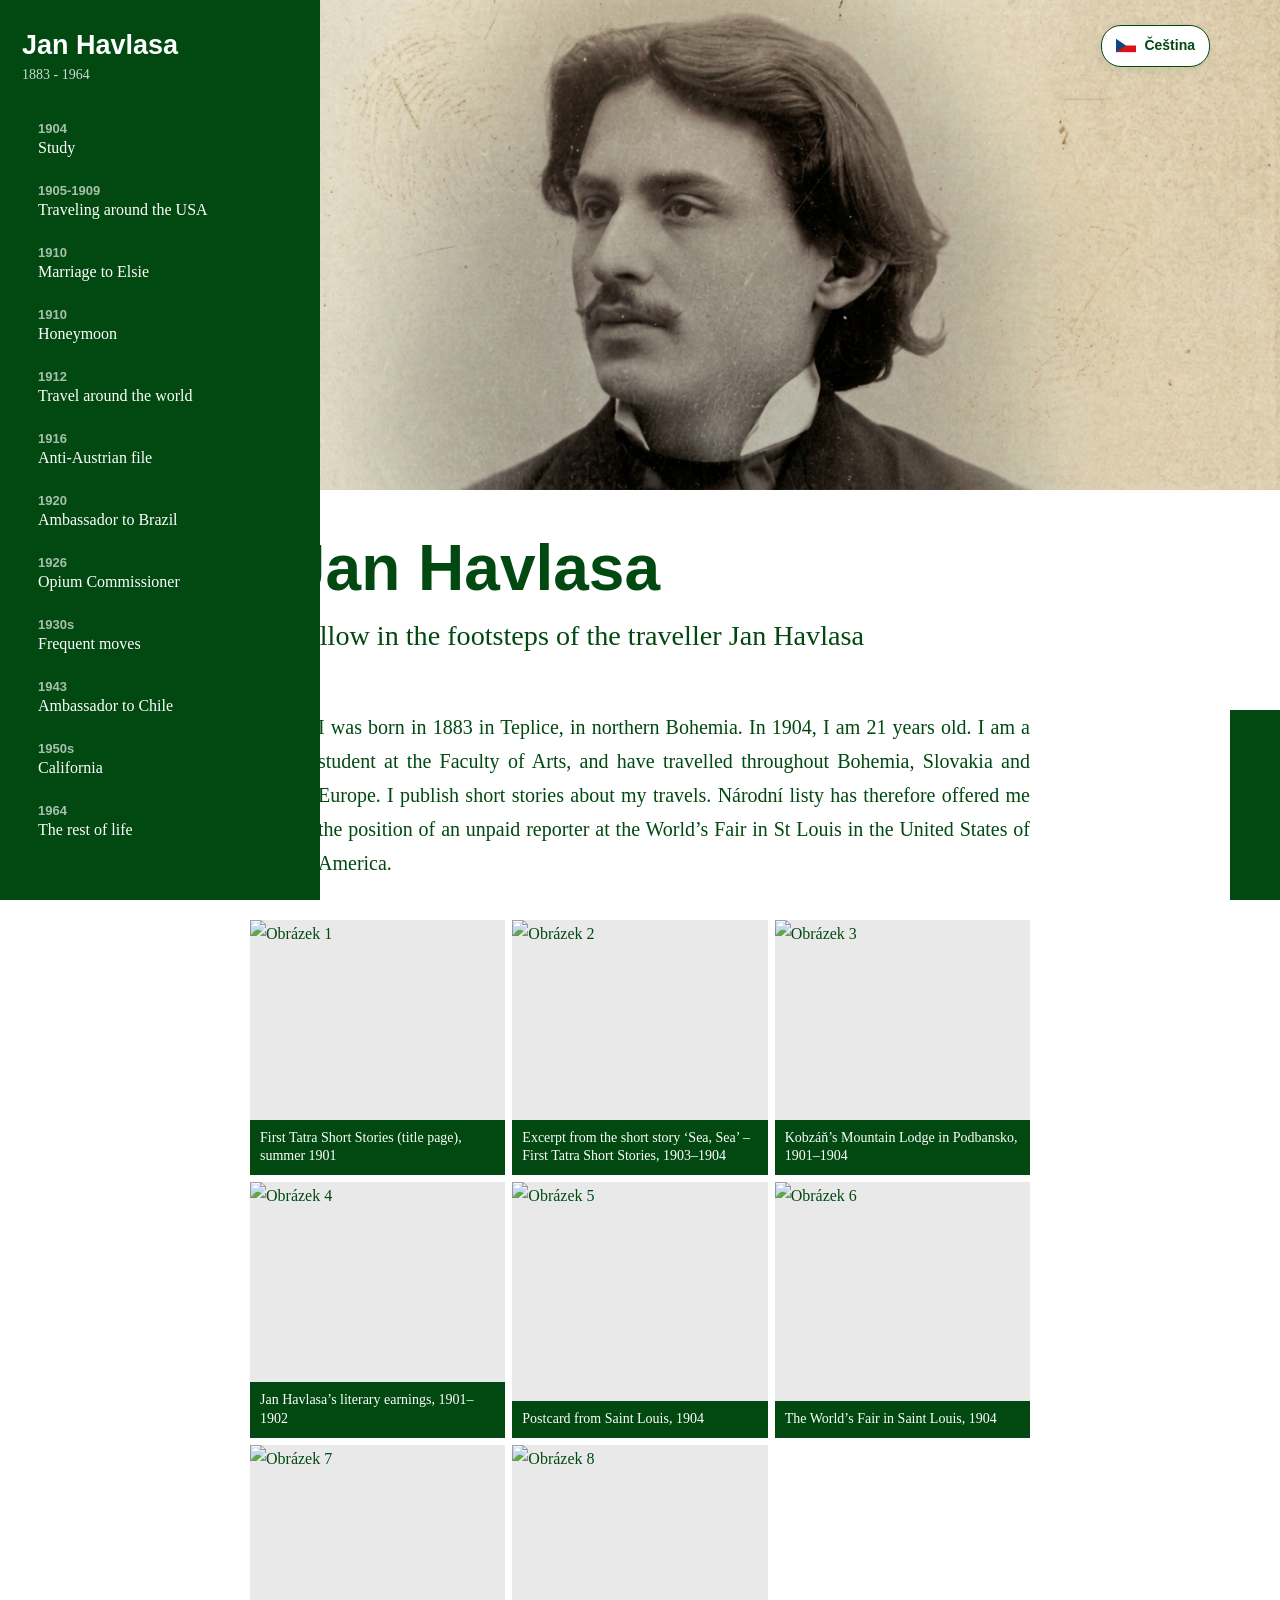
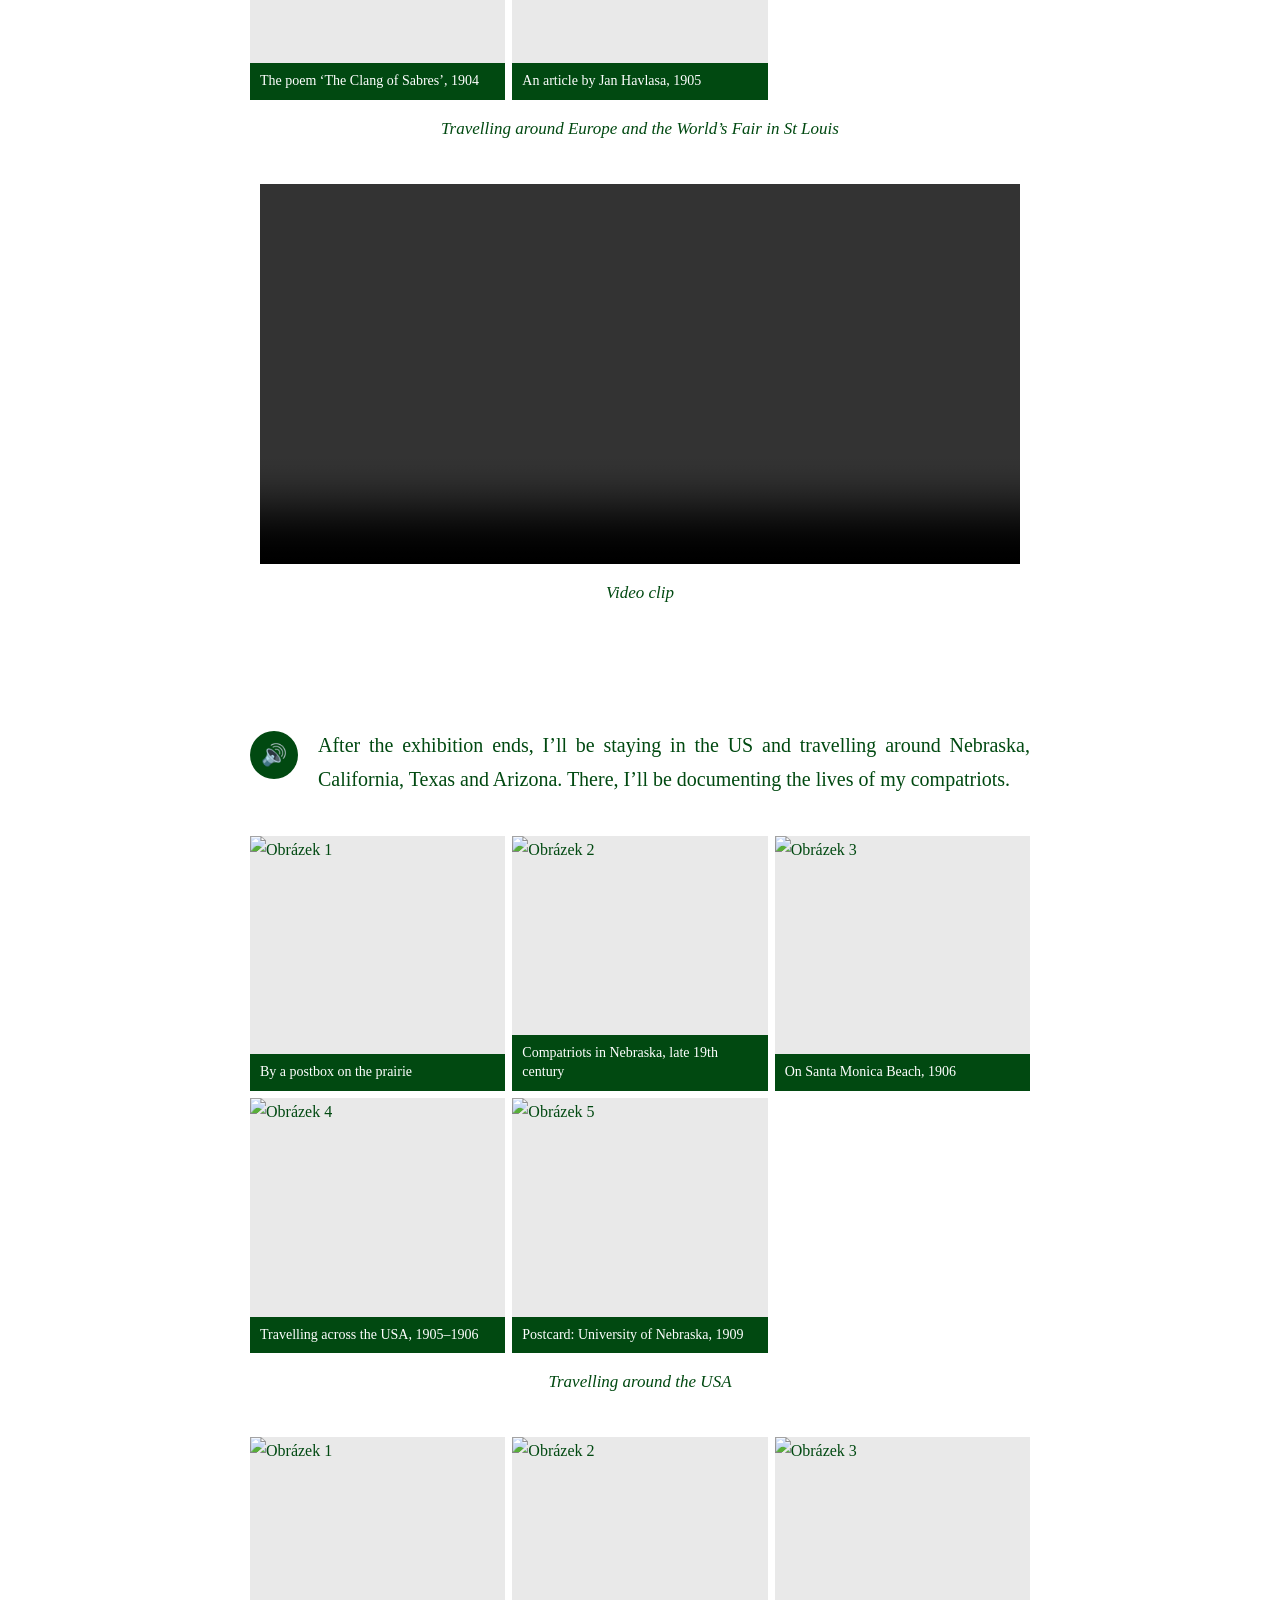
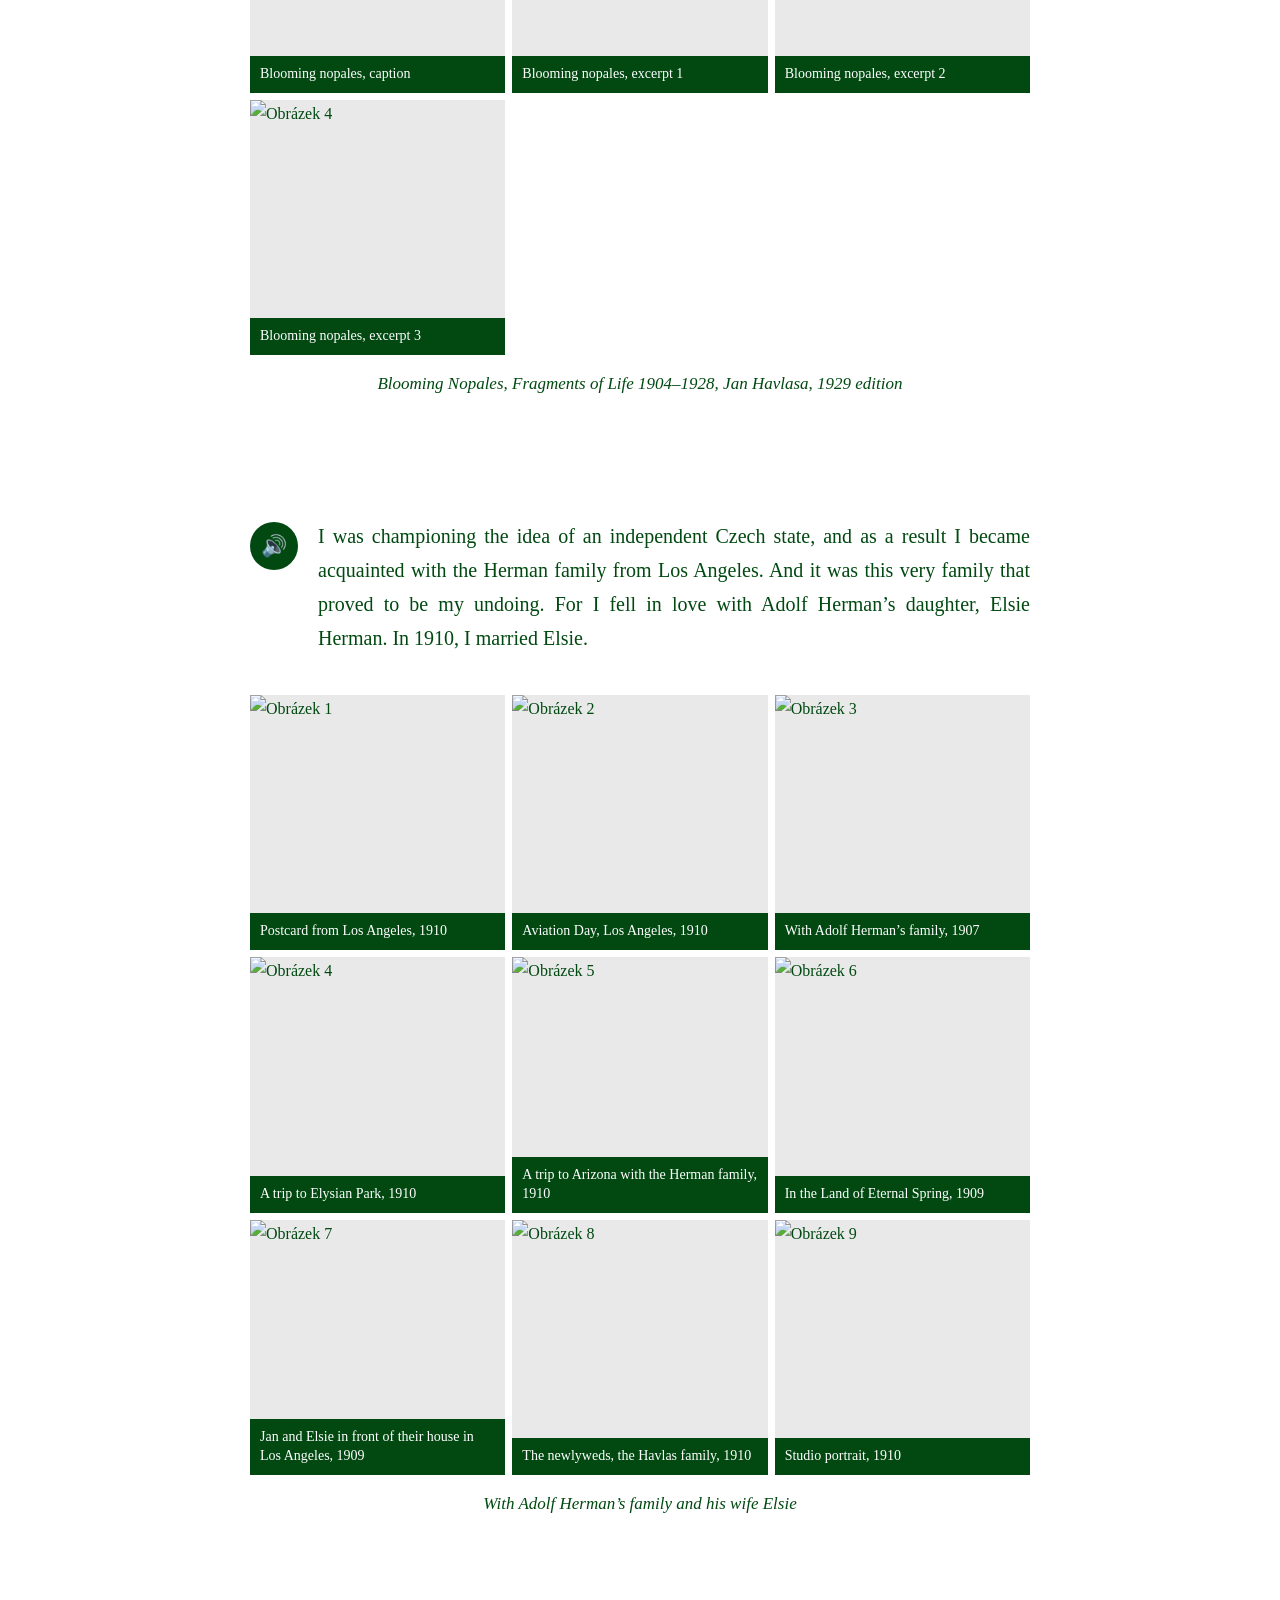
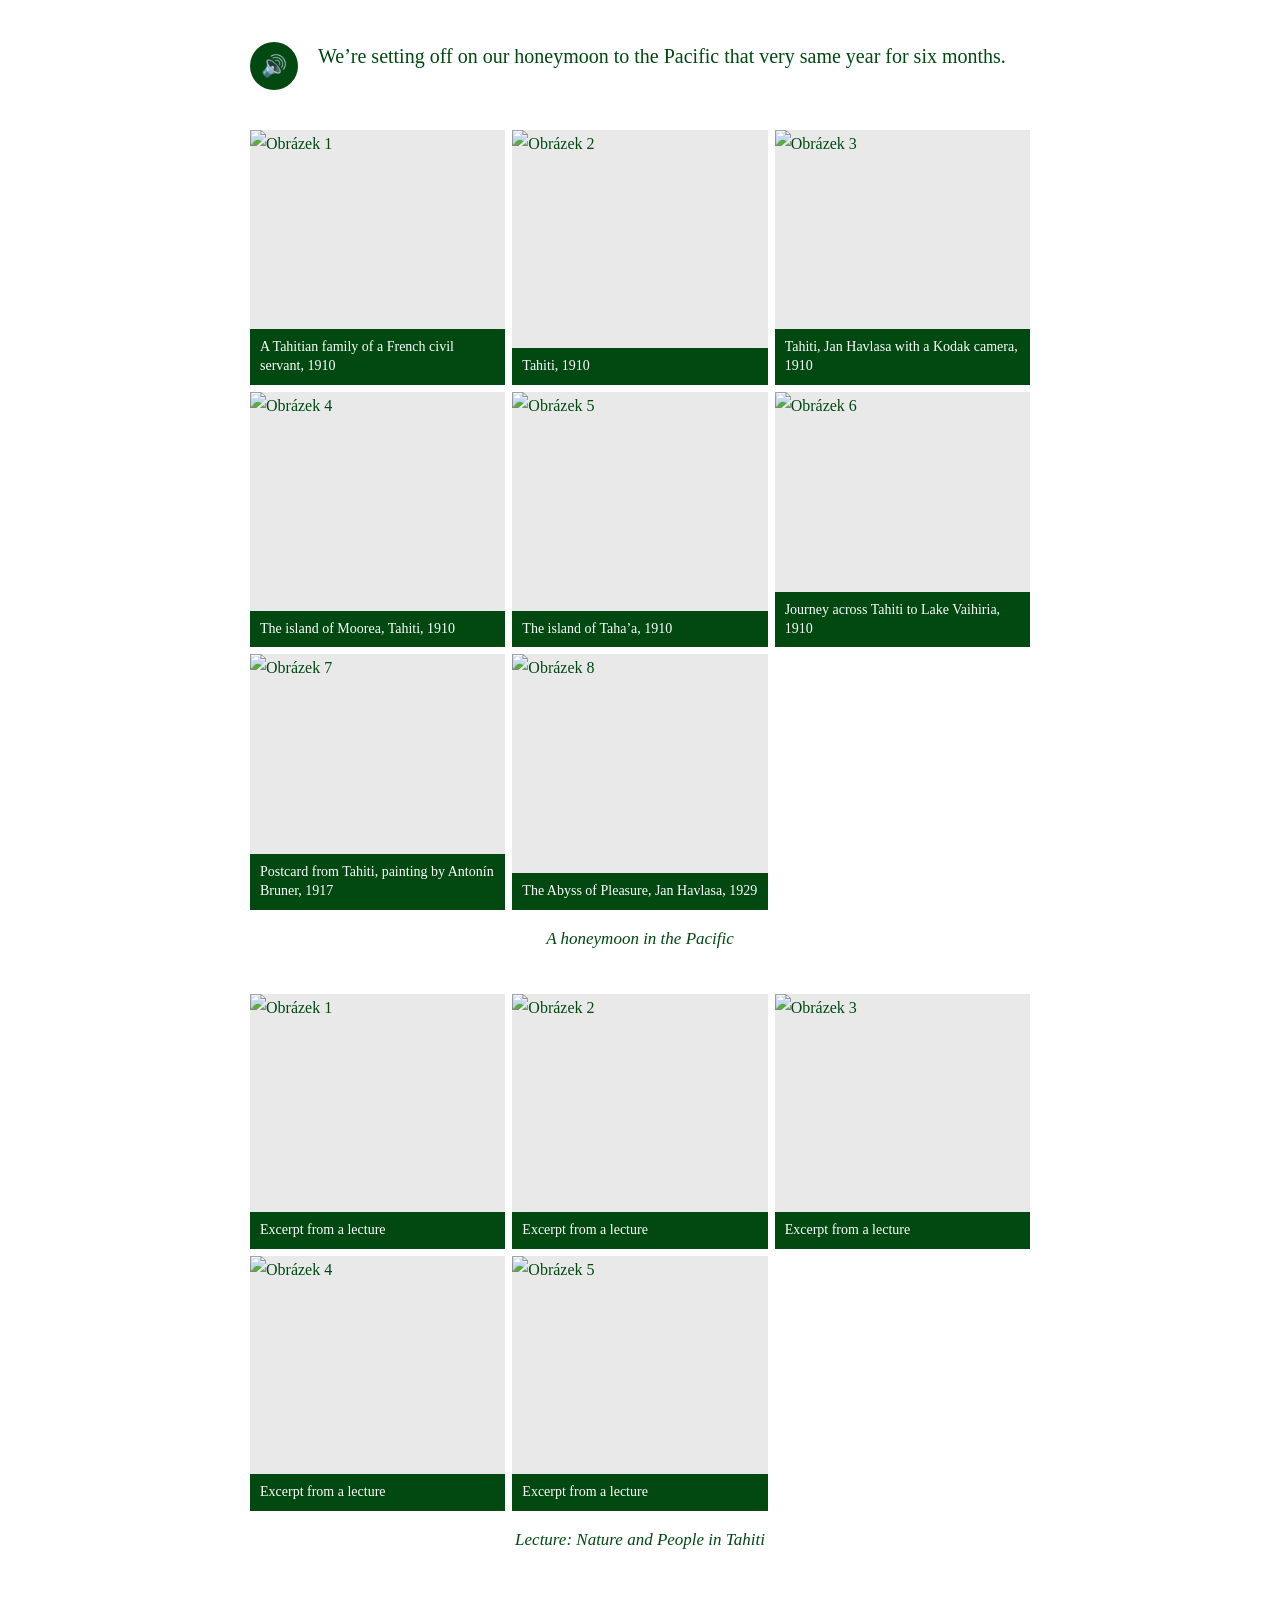
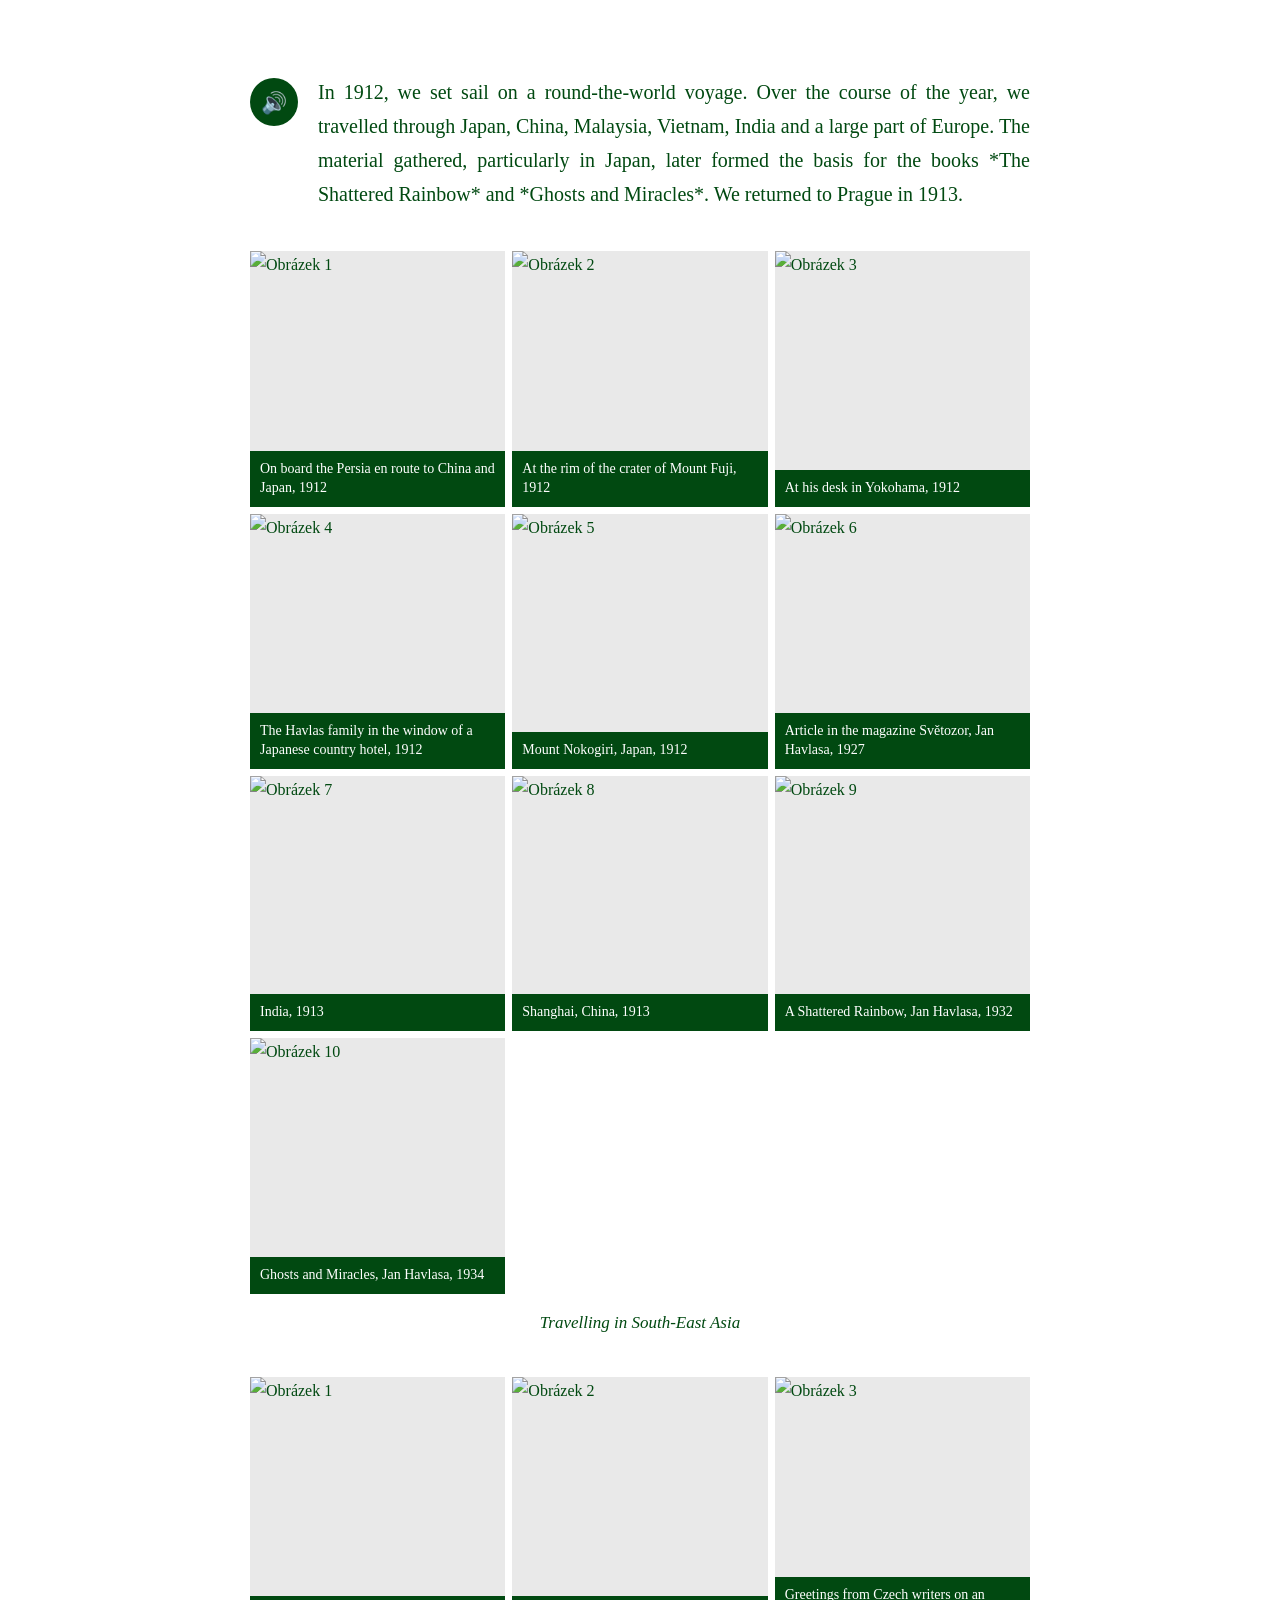
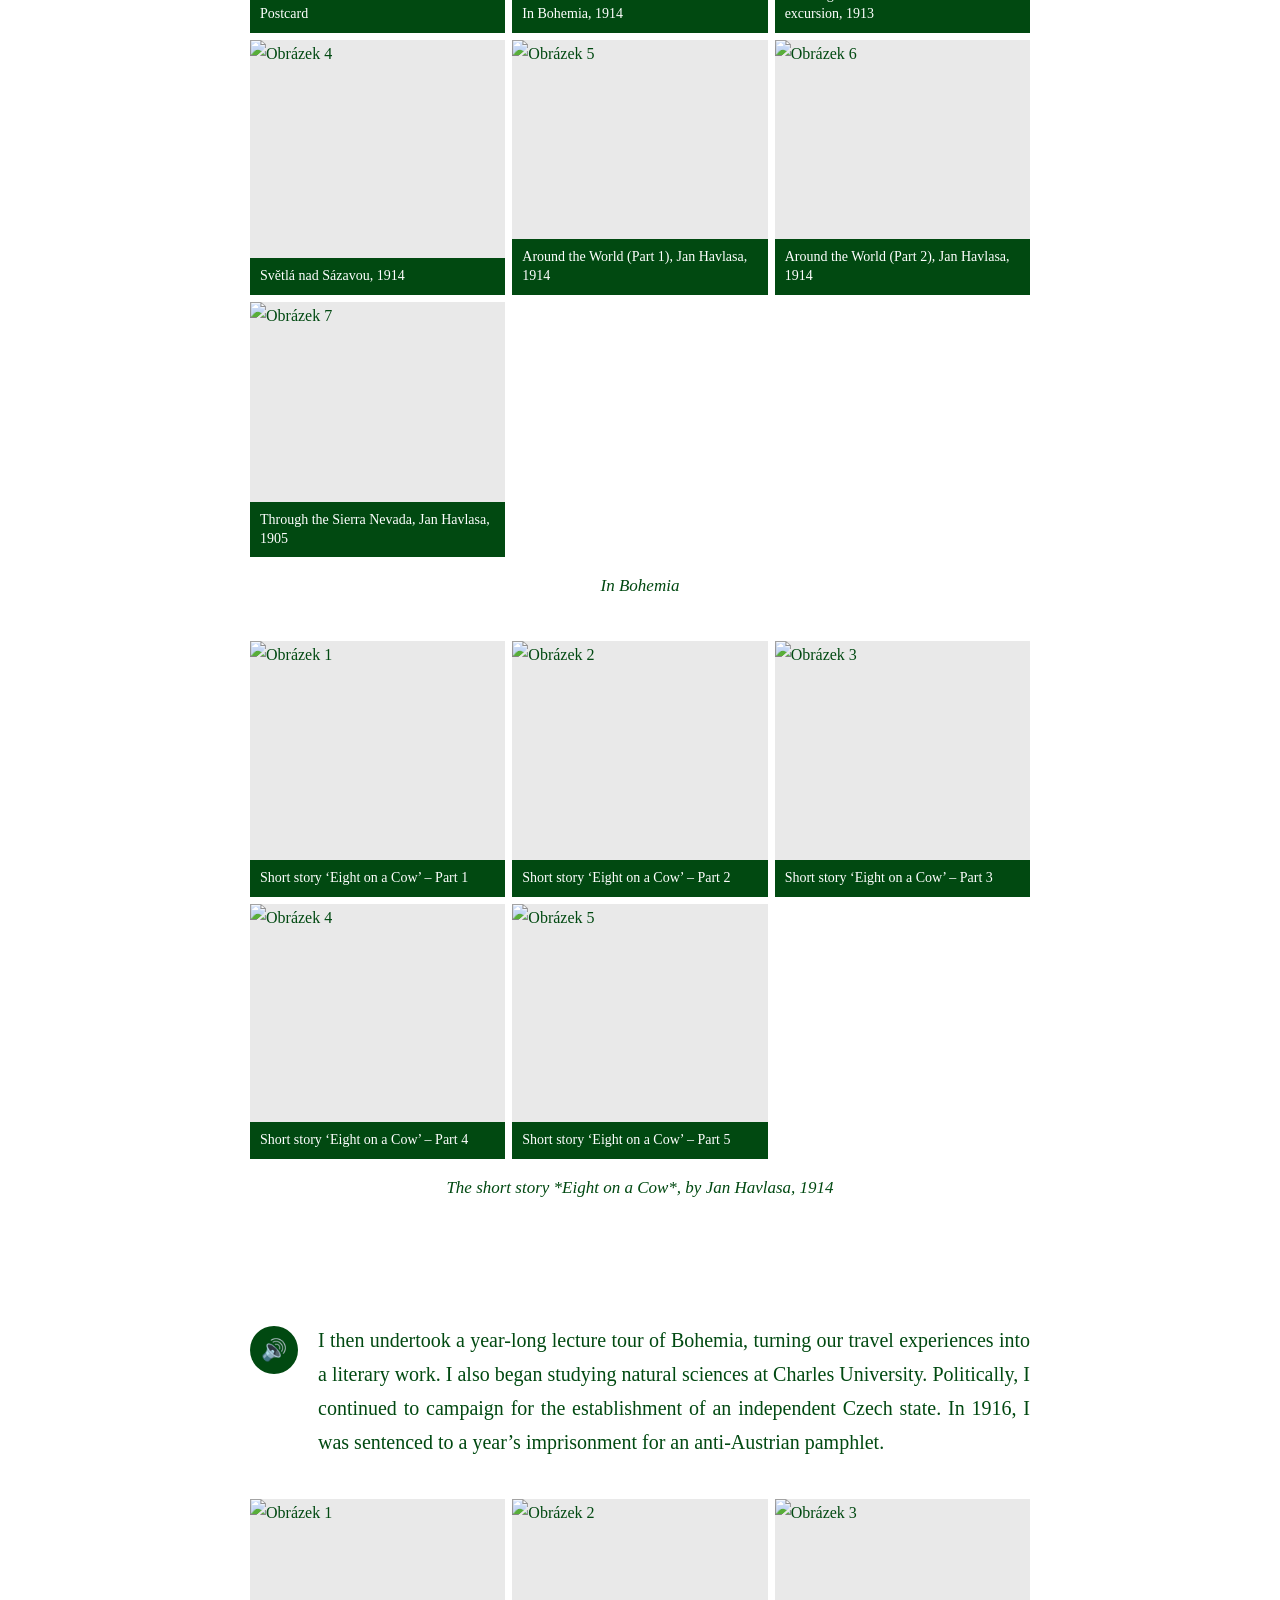
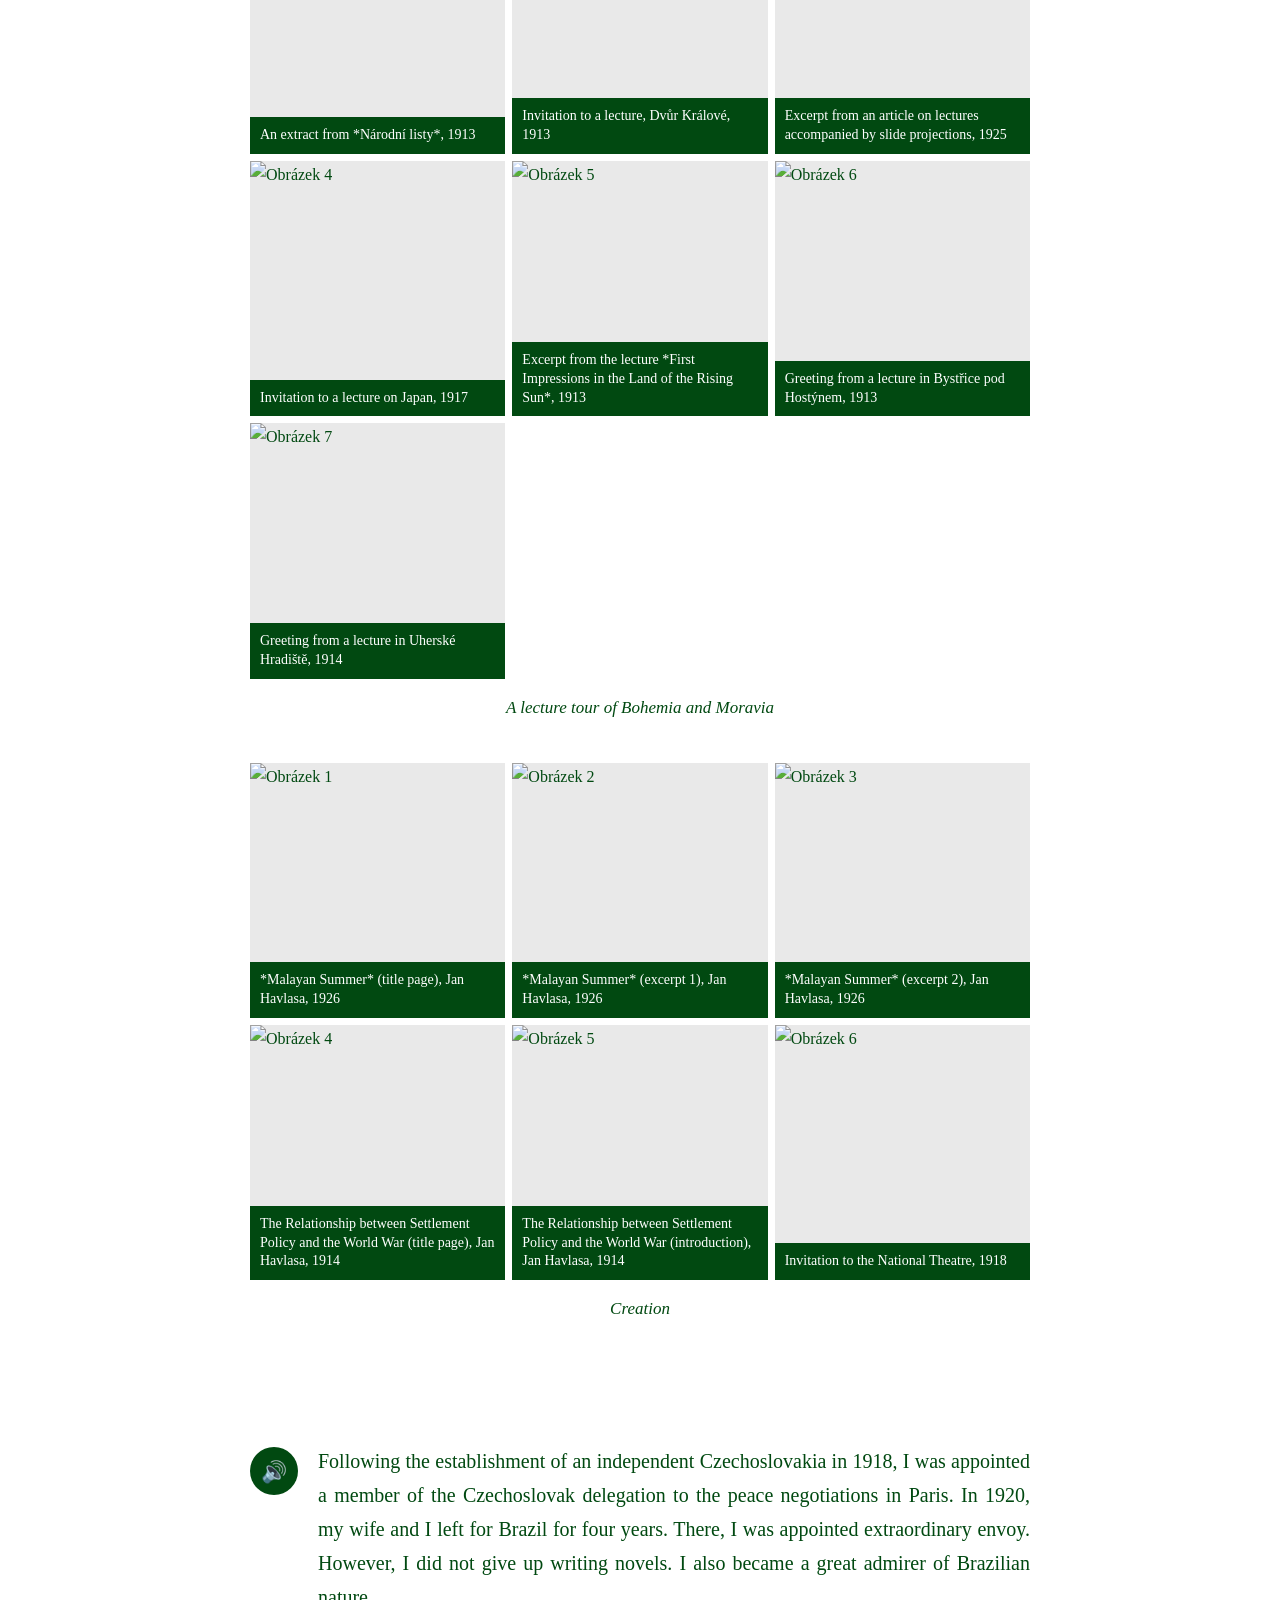
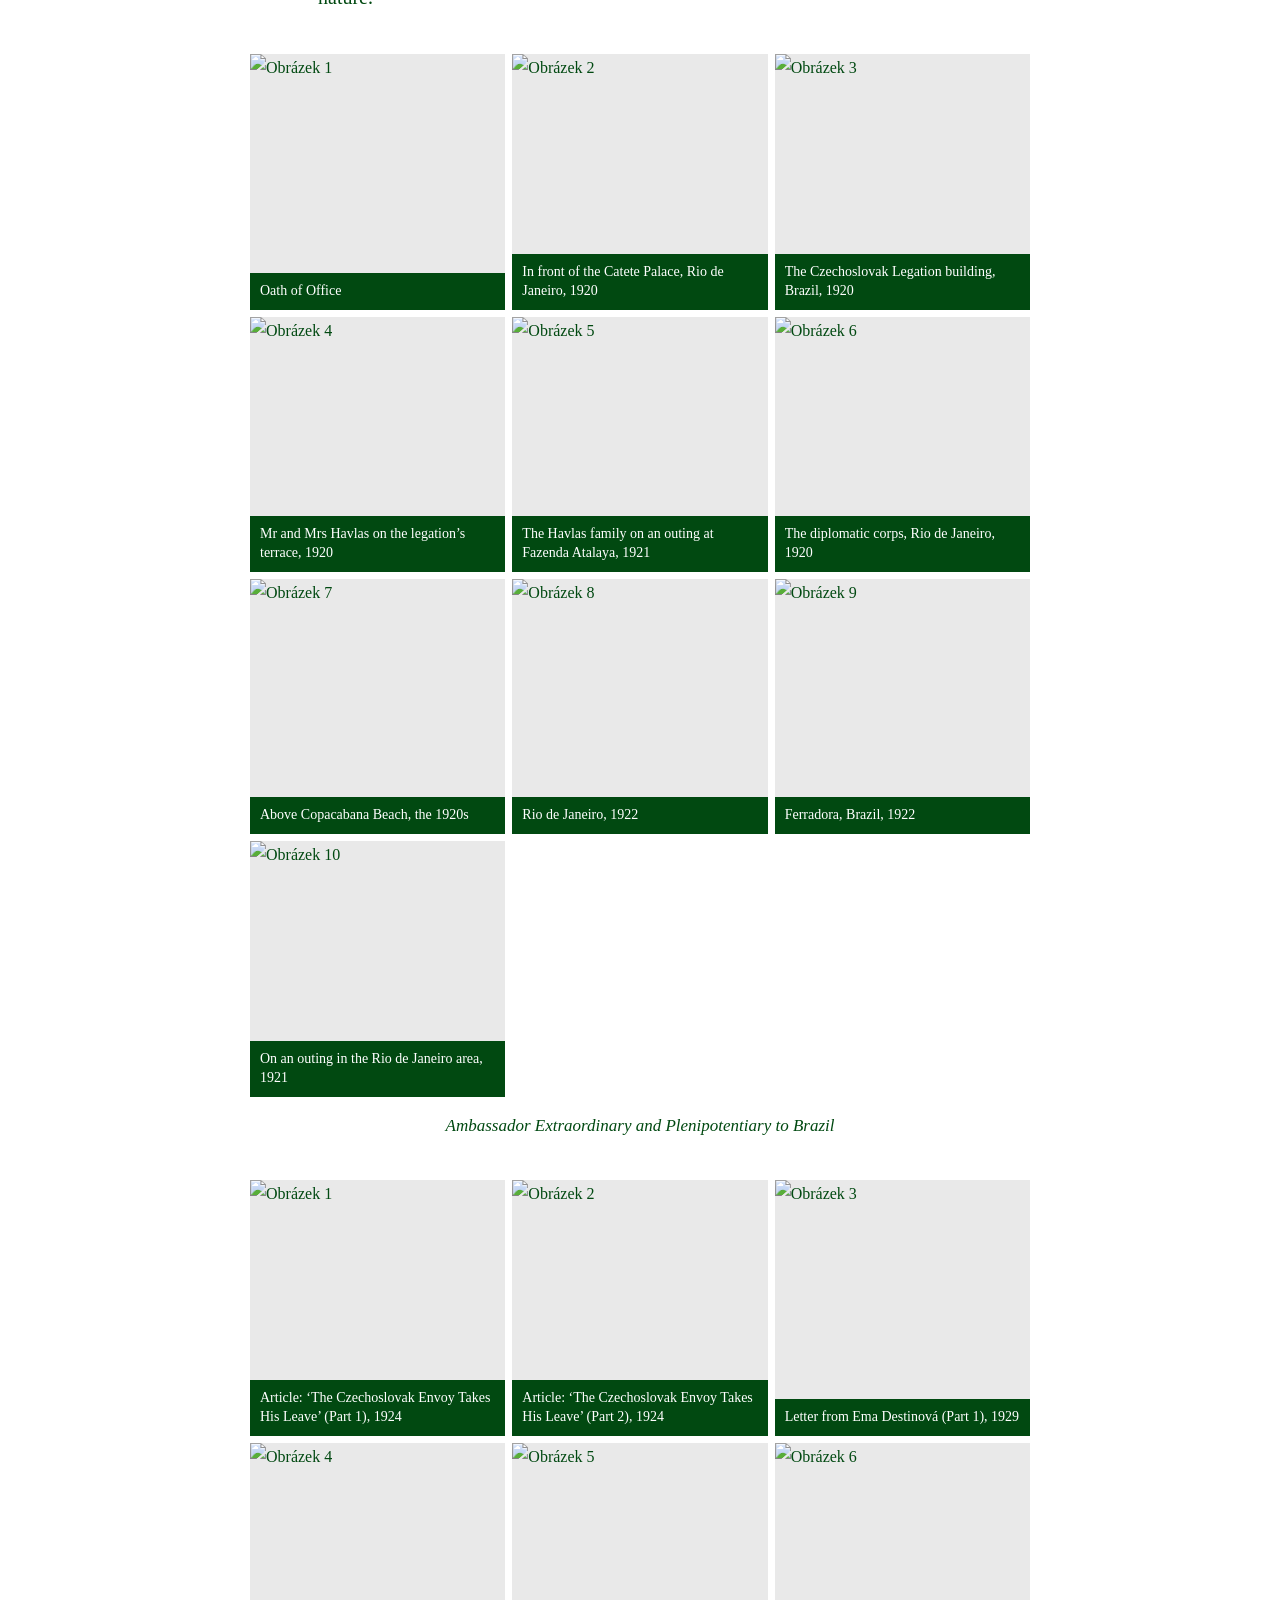
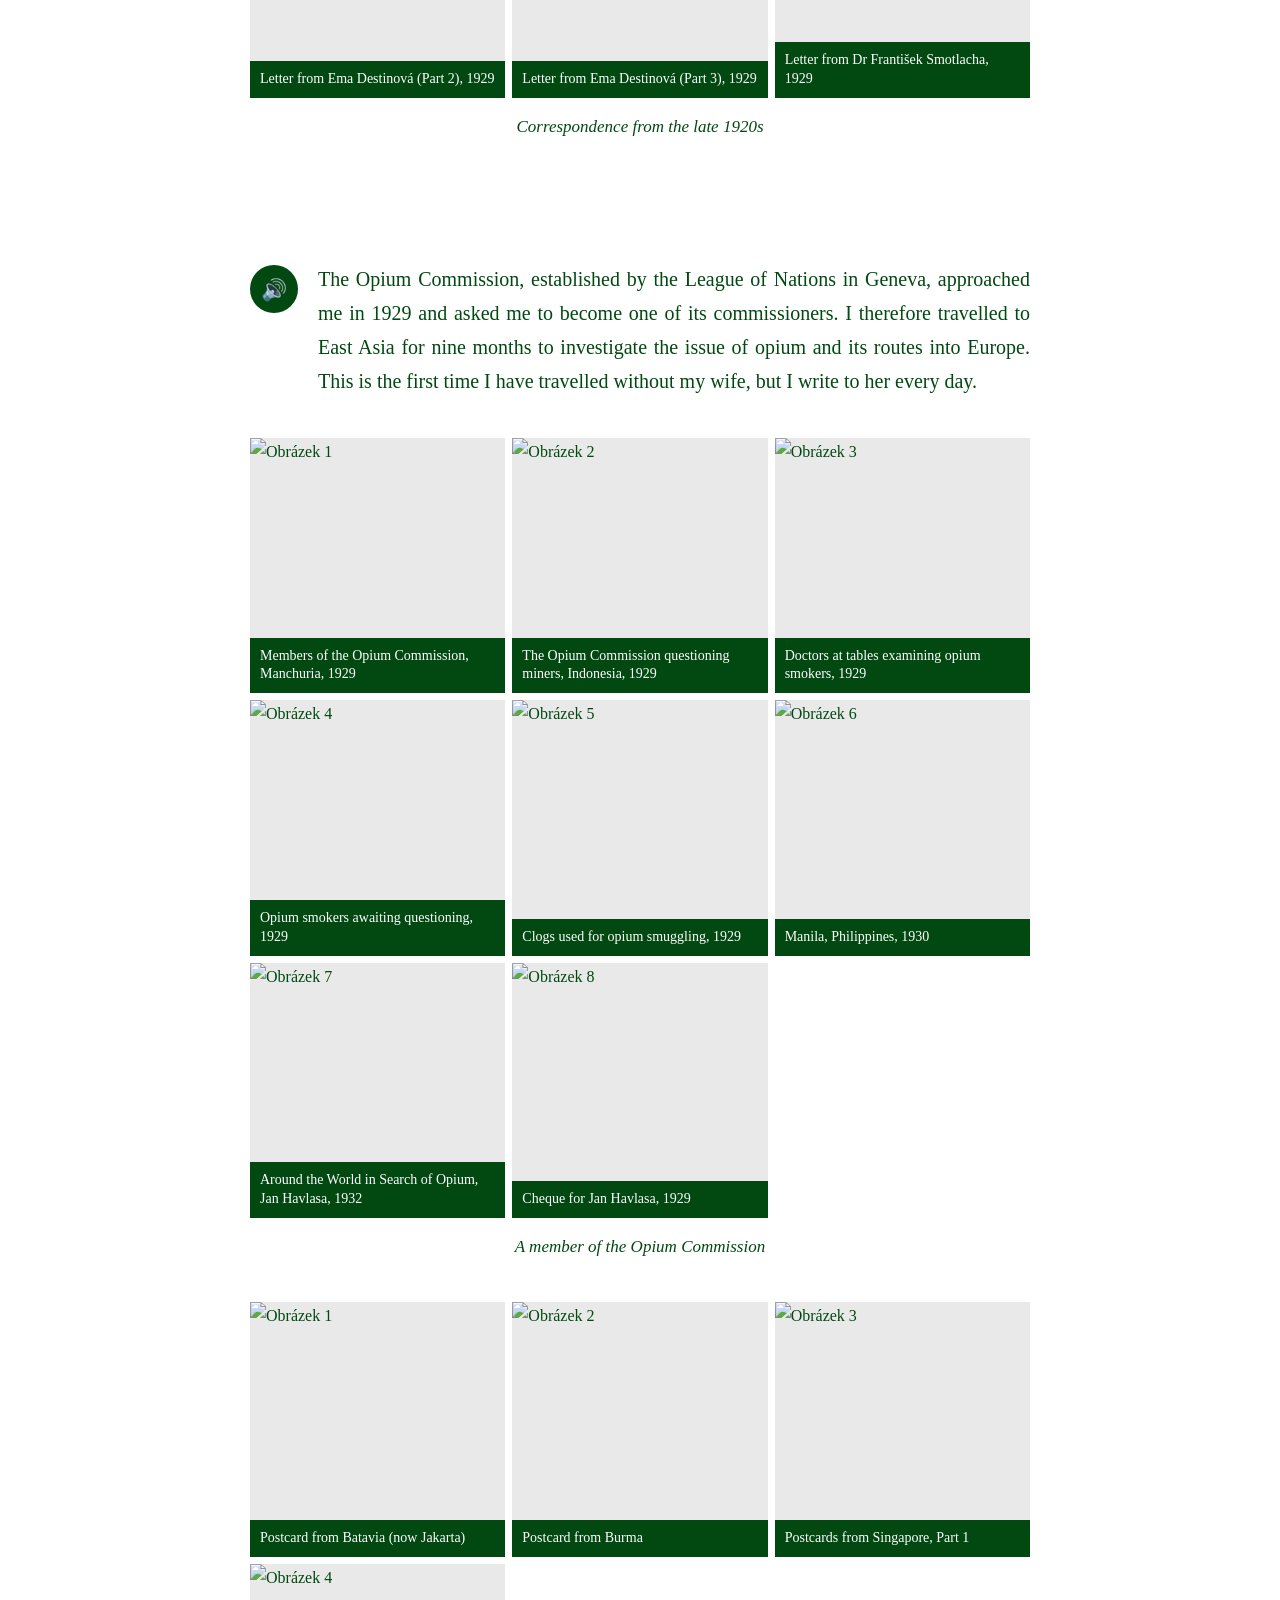
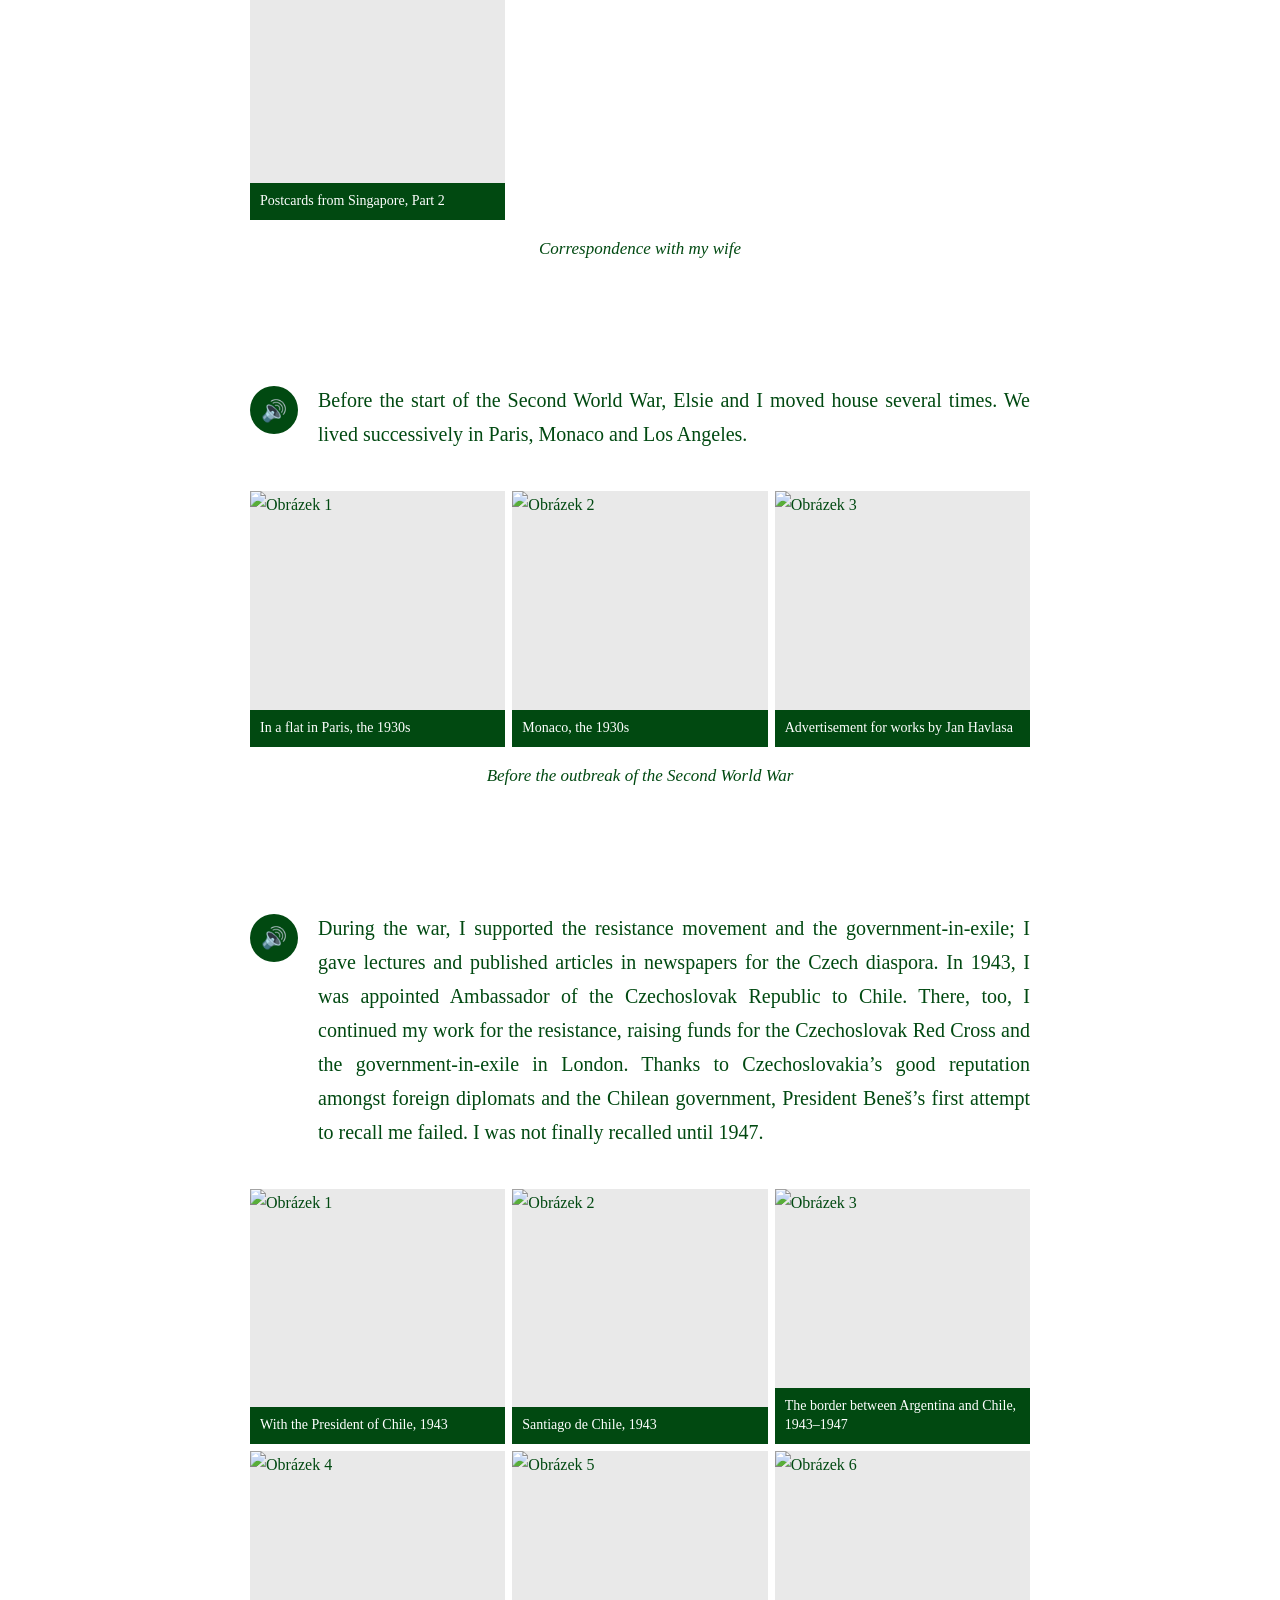
==== english.html @ 19227b41 "Add files via upload" ====
<!DOCTYPE html>
<html lang="cs">
<head>
    <meta charset="UTF-8">
    <meta name="viewport" content="width=device-width, initial-scale=1.0">
    <title>Traveler Jan Havlasa</title>
    <link rel="stylesheet" href="style.css">
    <link rel="icon" type="image/png" href="images/logo.png">
</head>

<body id="top"></body>
    <a href="index.html" class="lang-switcher" title="Přepnout do češtiny">
        <svg class="flag-svg" viewBox="0 0 900 600" width="20" height="15">
            <rect fill="#fff" width="900" height="300"/>
            <rect fill="#d7141a" y="300" width="900" height="300"/>
            <path fill="#11457e" d="M0 0l450 300L0 600z"/>
        </svg>
        <span>Čeština</span>
    </a>

    <!-- =========================================================
         ÚVODNÍ ČÁST
         Vyměň obrázek images/hero.jpg za vlastní titulní fotografii.
         ========================================================= -->
    <header class="hero">
        <img src="images/uvodka_upraveno.png" alt="Jan Havlasa">
        <div class="hero-overlay">
            <h1>Jan Havlasa</h1>
            <p>Follow in the footsteps of the traveller Jan Havlasa</p>
        </div>
    </header>

    <main>
        <aside class="side-menu">
            <a href="#top" class="side-menu-title">
                <h2>Jan Havlasa</h2>
                <p>1883 - 1964</p>
            </a>
            <nav class="chapter-menu">

                <a href="#kapitola-1">
                    <span class="chapter-year">1904</span>
                    <span class="chapter-name">Study</span>
                </a>

                <a href="#kapitola-2">
                    <span class="chapter-year">1905-1909</span>
                    <span class="chapter-name">Traveling around the USA</span>
                </a>

                <a href="#kapitola-3">
                    <span class="chapter-year">1910</span>
                    <span class="chapter-name">Marriage to Elsie</span>
                </a>

                <a href="#kapitola-4">
                    <span class="chapter-year">1910</span>
                    <span class="chapter-name">Honeymoon</span>
                </a>

                <a href="#kapitola-5">
                    <span class="chapter-year">1912</span>
                    <span class="chapter-name">Travel around the world</span>
                </a>

                <a href="#kapitola-6">
                    <span class="chapter-year">1916</span>
                    <span class="chapter-name">Anti-Austrian file</span>
                </a>

                <a href="#kapitola-7">
                    <span class="chapter-year">1920</span>
                    <span class="chapter-name">Ambassador to Brazil</span>
                </a>

                <a href="#kapitola-8">
                    <span class="chapter-year">1926</span>
                    <span class="chapter-name">Opium Commissioner</span>
                </a>

                <a href="#kapitola-9">
                    <span class="chapter-year">1930s</span>
                    <span class="chapter-name">Frequent moves</span>
                </a>

                <a href="#kapitola-10">
                    <span class="chapter-year">1943</span>
                    <span class="chapter-name">Ambassador to Chile</span>
                </a>

                <a href="#kapitola-11">
                    <span class="chapter-year">1950s</span>
                    <span class="chapter-name">California</span>
                </a>

                <a href="#kapitola-12">
                    <span class="chapter-year">1964</span>
                    <span class="chapter-name">The rest of life</span>
                </a>
            </nav>
        </aside>

        <!-- =====================================================
             KAPITOLY
             Každá kapitola má:
             - text
             - audio
             - fotogalerii
             - tlačítko zpět na časovou osu

             Pro další kapitolu celý <article> jednoduše zkopírujte
             a změňte jeho id.
             ===================================================== -->

        <section class="chapters">

            <article class="chapter" id="kapitola-1">

                <div class="chapter-with-audio">

                    <button class="audio-button" aria-label="Přehrát audio">
                        🔊
                    </button>

                    <div class="chapter-text"> 
                        <p> 
                            I was born in 1883 in Teplice, in northern Bohemia. In 1904, I am 21 years old. I am
                            a student at the Faculty of Arts, and have travelled throughout Bohemia, Slovakia and Europe. 
                            I publish short stories about my travels. Národní listy has therefore offered me the position 
                            of an unpaid reporter at the World’s Fair in St Louis in the United States of America.
                        </p> 
                    </div>

                    <audio class="chapter-audio">
                        <source src="audio/audio_pokus.mp3" type="audio/mpeg">
                    </audio>
                </div>

                <div class="gallery-block"></div>
                    <div class="gallery">
                        <figure><img src="images/text01/1.jpg" alt="Obrázek 1"><figcaption>First Tatra Short Stories (title page), summer 1901</figcaption></figure>
                        <figure><img src="images/text01/2.png" alt="Obrázek 2"><figcaption>Excerpt from the short story ‘Sea, Sea’ – First Tatra Short Stories, 1903–1904</figcaption></figure>
                        <figure><img src="images/text01/3.jpg" alt="Obrázek 3"><figcaption>Kobzáň’s Mountain Lodge in Podbansko, 1901–1904</figcaption></figure>
                        <figure><img src="images/text01/4.jpg" alt="Obrázek 4"><figcaption>Jan Havlasa’s literary earnings, 1901–1902</figcaption></figure>
                        <figure><img src="images/text02/1.jpg" alt="Obrázek 5"><figcaption>Postcard from Saint Louis, 1904</figcaption></figure>
                        <figure><img src="images/text02/2.jpg" alt="Obrázek 6"><figcaption>The World’s Fair in Saint Louis, 1904</figcaption></figure>
                        <figure><img src="images/text02/3.png" alt="Obrázek 7"><figcaption>The poem ‘The Clang of Sabres’, 1904</figcaption></figure>
                        <figure><img src="images/text02/4.jpg" alt="Obrázek 8"><figcaption>An article by Jan Havlasa, 1905</figcaption></figure>
                    </div>

                    <div class="gallery-title">
                        Travelling around Europe and the World’s Fair in St Louis
                    </div>
                </div>

                <video controls>
                    <source src="video/pokus.mp4" type="audio/mpeg">
                    Váš prohlížeč nepodporuje přehrávání videa.
                </video>
                <div class="gallery-title">
                    Video clip
                </div>
            </article>


            <article class="chapter" id="kapitola-2">

                <div class="chapter-with-audio">

                    <button class="audio-button" aria-label="Přehrát audio">
                        🔊
                    </button>

                    <div class="chapter-text"> 
                        <p> 
                            After the exhibition ends, I’ll be staying in the US and travelling around Nebraska, 
                            California, Texas and Arizona. There, I’ll be documenting the lives of my compatriots.
                        </p> 
                    </div>

                    <audio class="chapter-audio">
                        <source src="audio/audio_pokus.mp3" type="audio/mpeg">
                    </audio>
                </div>



                <div class="gallery-block"></div>
                    <div class="gallery">
                        <figure><img src="images/text01/1.jpg" alt="Obrázek 1"><figcaption>By a postbox on the prairie</figcaption></figure>
                        <figure><img src="images/text01/2.png" alt="Obrázek 2"><figcaption>Compatriots in Nebraska, late 19th century</figcaption></figure>
                        <figure><img src="images/text01/3.jpg" alt="Obrázek 3"><figcaption>On Santa Monica Beach, 1906</figcaption></figure>
                        <figure><img src="images/text01/4.jpg" alt="Obrázek 4"><figcaption>Travelling across the USA, 1905–1906</figcaption></figure>
                        <figure><img src="images/text02/1.jpg" alt="Obrázek 5"><figcaption>Postcard: University of Nebraska, 1909</figcaption></figure>
                    </div>

                    <div class="gallery-title">
                        Travelling around the USA
                    </div>
                </div>

                <div class="gallery-block"></div>
                    <div class="gallery">
                        <figure><img src="images/text01/1.jpg" alt="Obrázek 1"><figcaption>Blooming nopales, caption</figcaption></figure>
                        <figure><img src="images/text01/2.png" alt="Obrázek 2"><figcaption>Blooming nopales, excerpt 1</figcaption></figure>
                        <figure><img src="images/text01/3.jpg" alt="Obrázek 3"><figcaption>Blooming nopales, excerpt 2</figcaption></figure>
                        <figure><img src="images/text01/4.jpg" alt="Obrázek 4"><figcaption>Blooming nopales, excerpt 3</figcaption></figure>
                    </div>

                    <div class="gallery-title">
                        Blooming Nopales, Fragments of Life 1904–1928, Jan Havlasa, 1929 edition
                    </div>
                </div>
            </article>


            <article class="chapter" id="kapitola-3">

                <div class="chapter-with-audio">

                    <button class="audio-button" aria-label="Přehrát audio">
                        🔊
                    </button>

                    <div class="chapter-text"> 
                        <p> 
                            I was championing the idea of an independent Czech state, and as a result I became acquainted 
                            with the Herman family from Los Angeles. And it was this very family that proved to be my 
                            undoing. For I fell in love with Adolf Herman’s daughter, Elsie Herman. In 1910, I married 
                            Elsie.
                        </p> 
                    </div>

                    <audio class="chapter-audio">
                        <source src="audio/audio_pokus.mp3" type="audio/mpeg">
                    </audio>
                </div>

                <div class="gallery-block"></div>
                    <div class="gallery">
                        <figure><img src="images/text01/1.jpg" alt="Obrázek 1"><figcaption>Postcard from Los Angeles, 1910</figcaption></figure>
                        <figure><img src="images/text01/2.png" alt="Obrázek 2"><figcaption>Aviation Day, Los Angeles, 1910</figcaption></figure>
                        <figure><img src="images/text01/3.jpg" alt="Obrázek 3"><figcaption>With Adolf Herman’s family, 1907</figcaption></figure>
                        <figure><img src="images/text01/4.jpg" alt="Obrázek 4"><figcaption>A trip to Elysian Park, 1910</figcaption></figure>
                        <figure><img src="images/text02/1.jpg" alt="Obrázek 5"><figcaption>A trip to Arizona with the Herman family, 1910</figcaption></figure>
                        <figure><img src="images/text02/2.jpg" alt="Obrázek 6"><figcaption>In the Land of Eternal Spring, 1909</figcaption></figure>
                        <figure><img src="images/text02/3.png" alt="Obrázek 7"><figcaption>Jan and Elsie in front of their house in Los Angeles, 1909</figcaption></figure>
                        <figure><img src="images/text02/4.jpg" alt="Obrázek 8"><figcaption>The newlyweds, the Havlas family, 1910</figcaption></figure>
                        <figure><img src="images/text02/4.jpg" alt="Obrázek 9"><figcaption>Studio portrait, 1910</figcaption></figure>
                    </div>

                    <div class="gallery-title">
                        With Adolf Herman’s family and his wife Elsie
                    </div>
                </div>
            </article>


            <article class="chapter" id="kapitola-4">

                <div class="chapter-with-audio">

                    <button class="audio-button" aria-label="Přehrát audio">
                        🔊
                    </button>

                    <div class="chapter-text"> 
                        <p> 
                            We’re setting off on our honeymoon to the Pacific that very same year for six months.
                        </p> 
                    </div>

                    <audio class="chapter-audio">
                        <source src="audio/audio_pokus.mp3" type="audio/mpeg">
                    </audio>
                </div>

                <div class="gallery-block"></div>
                    <div class="gallery">
                        <figure><img src="images/text01/1.jpg" alt="Obrázek 1"><figcaption>A Tahitian family of a French civil servant, 1910</figcaption></figure>
                        <figure><img src="images/text01/2.png" alt="Obrázek 2"><figcaption>Tahiti, 1910</figcaption></figure>
                        <figure><img src="images/text01/3.jpg" alt="Obrázek 3"><figcaption>Tahiti, Jan Havlasa with a Kodak camera, 1910</figcaption></figure>
                        <figure><img src="images/text01/4.jpg" alt="Obrázek 4"><figcaption>The island of Moorea, Tahiti, 1910</figcaption></figure>
                        <figure><img src="images/text02/1.jpg" alt="Obrázek 5"><figcaption>The island of Taha’a, 1910</figcaption></figure>
                        <figure><img src="images/text02/2.jpg" alt="Obrázek 6"><figcaption>Journey across Tahiti to Lake Vaihiria, 1910</figcaption></figure>
                        <figure><img src="images/text02/3.png" alt="Obrázek 7"><figcaption>Postcard from Tahiti, painting by Antonín Bruner, 1917</figcaption></figure>
                        <figure><img src="images/text02/4.jpg" alt="Obrázek 8"><figcaption>The Abyss of Pleasure, Jan Havlasa, 1929</figcaption></figure>
                    </div>

                    <div class="gallery-title">
                        A honeymoon in the Pacific
                    </div>
                </div>

                <div class="gallery-block"></div>
                    <div class="gallery">
                        <figure><img src="images/text01/1.jpg" alt="Obrázek 1"><figcaption>Excerpt from a lecture</figcaption></figure>
                        <figure><img src="images/text01/2.png" alt="Obrázek 2"><figcaption>Excerpt from a lecture</figcaption></figure>
                        <figure><img src="images/text01/3.jpg" alt="Obrázek 3"><figcaption>Excerpt from a lecture</figcaption></figure>
                        <figure><img src="images/text01/4.jpg" alt="Obrázek 4"><figcaption>Excerpt from a lecture</figcaption></figure>
                        <figure><img src="images/text02/1.jpg" alt="Obrázek 5"><figcaption>Excerpt from a lecture</figcaption></figure>
                    </div>

                    <div class="gallery-title">
                        Lecture: Nature and People in Tahiti
                    </div>
                </div>
            </article>


            <article class="chapter" id="kapitola-5">
                <div class="chapter-with-audio">

                    <button class="audio-button" aria-label="Přehrát audio">
                        🔊
                    </button>

                    <div class="chapter-text"> 
                        <p> 
                         In 1912, we set sail on a round-the-world voyage. Over the course of the year, we travelled 
                         through Japan, China, Malaysia, Vietnam, India and a large part of Europe. The material gathered, 
                         particularly in Japan, later formed the basis for the books *The Shattered Rainbow* and *Ghosts 
                         and Miracles*. We returned to Prague in 1913.
                        </p> 
                    </div>

                    <audio class="chapter-audio">
                        <source src="audio/audio_pokus.mp3" type="audio/mpeg">
                    </audio>
                </div>

                <div class="gallery-block"></div>
                    <div class="gallery">
                        <figure><img src="images/text01/1.jpg" alt="Obrázek 1"><figcaption>On board the Persia en route to China and Japan, 1912</figcaption></figure>
                        <figure><img src="images/text01/2.png" alt="Obrázek 2"><figcaption>At the rim of the crater of Mount Fuji, 1912</figcaption></figure>
                        <figure><img src="images/text01/3.jpg" alt="Obrázek 3"><figcaption>At his desk in Yokohama, 1912</figcaption></figure>
                        <figure><img src="images/text01/4.jpg" alt="Obrázek 4"><figcaption>The Havlas family in the window of a Japanese country hotel, 1912</figcaption></figure>
                        <figure><img src="images/text02/1.jpg" alt="Obrázek 5"><figcaption>Mount Nokogiri, Japan, 1912</figcaption></figure>
                        <figure><img src="images/text02/2.jpg" alt="Obrázek 6"><figcaption>Article in the magazine Světozor, Jan Havlasa, 1927</figcaption></figure>
                        <figure><img src="images/text02/3.png" alt="Obrázek 7"><figcaption>India, 1913</figcaption></figure>
                        <figure><img src="images/text02/4.jpg" alt="Obrázek 8"><figcaption>Shanghai, China, 1913</figcaption></figure>
                        <figure><img src="images/text02/3.png" alt="Obrázek 9"><figcaption>A Shattered Rainbow, Jan Havlasa, 1932</figcaption></figure>
                        <figure><img src="images/text02/4.jpg" alt="Obrázek 10"><figcaption>Ghosts and Miracles, Jan Havlasa, 1934</figcaption></figure>
                    </div>

                    <div class="gallery-title">
                        Travelling in South-East Asia
                    </div>
                </div>

                <div class="gallery-block"></div>
                    <div class="gallery">
                        <figure><img src="images/text01/1.jpg" alt="Obrázek 1"><figcaption>Postcard</figcaption></figure>
                        <figure><img src="images/text01/2.png" alt="Obrázek 2"><figcaption>In Bohemia, 1914</figcaption></figure>
                        <figure><img src="images/text01/3.jpg" alt="Obrázek 3"><figcaption>Greetings from Czech writers on an excursion, 1913</figcaption></figure>
                        <figure><img src="images/text01/4.jpg" alt="Obrázek 4"><figcaption>Světlá nad Sázavou, 1914</figcaption></figure>
                        <figure><img src="images/text02/1.jpg" alt="Obrázek 5"><figcaption>Around the World (Part 1), Jan Havlasa, 1914</figcaption></figure>
                        <figure><img src="images/text02/2.jpg" alt="Obrázek 6"><figcaption>Around the World (Part 2), Jan Havlasa, 1914</figcaption></figure>
                        <figure><img src="images/text02/3.png" alt="Obrázek 7"><figcaption>Through the Sierra Nevada, Jan Havlasa, 1905</figcaption></figure>
                    </div>

                    <div class="gallery-title">
                        In Bohemia
                    </div>
                </div>

                <div class="gallery-block"></div>
                    <div class="gallery">
                        <figure><img src="images/text01/1.jpg" alt="Obrázek 1"><figcaption>Short story ‘Eight on a Cow’ – Part 1</figcaption></figure>
                        <figure><img src="images/text01/2.png" alt="Obrázek 2"><figcaption>Short story ‘Eight on a Cow’ – Part 2</figcaption></figure>
                        <figure><img src="images/text01/3.jpg" alt="Obrázek 3"><figcaption>Short story ‘Eight on a Cow’ – Part 3</figcaption></figure>
                        <figure><img src="images/text01/4.jpg" alt="Obrázek 4"><figcaption>Short story ‘Eight on a Cow’ – Part 4</figcaption></figure>
                        <figure><img src="images/text02/1.jpg" alt="Obrázek 5"><figcaption>Short story ‘Eight on a Cow’ – Part 5</figcaption></figure>
                    </div>

                    <div class="gallery-title">
                        The short story *Eight on a Cow*, by Jan Havlasa, 1914
                    </div>
                </div>
            </article>

            <article class="chapter" id="kapitola-6">
                <div class="chapter-with-audio">

                    <button class="audio-button" aria-label="Přehrát audio">
                        🔊
                    </button>

                    <div class="chapter-text"> 
                        <p> 
                         I then undertook a year-long lecture tour of Bohemia, turning our travel experiences into a 
                         literary work. I also began studying natural sciences at Charles University. Politically, I 
                         continued to campaign for the establishment of an independent Czech state. In 1916, I was 
                         sentenced to a year’s imprisonment for an anti-Austrian pamphlet.
                        </p> 
                    </div>

                    <audio class="chapter-audio">
                        <source src="audio/audio_pokus.mp3" type="audio/mpeg">
                    </audio>
                </div>

                <div class="gallery-block"></div>
                    <div class="gallery">
                        <figure><img src="images/text01/1.jpg" alt="Obrázek 1"><figcaption>An extract from *Národní listy*, 1913</figcaption></figure>
                        <figure><img src="images/text01/2.png" alt="Obrázek 2"><figcaption>Invitation to a lecture, Dvůr Králové, 1913</figcaption></figure>
                        <figure><img src="images/text01/3.jpg" alt="Obrázek 3"><figcaption>Excerpt from an article on lectures accompanied by slide projections, 1925</figcaption></figure>
                        <figure><img src="images/text01/4.jpg" alt="Obrázek 4"><figcaption>Invitation to a lecture on Japan, 1917</figcaption></figure>
                        <figure><img src="images/text02/1.jpg" alt="Obrázek 5"><figcaption>Excerpt from the lecture *First Impressions in the Land of the Rising Sun*, 1913</figcaption></figure>
                        <figure><img src="images/text02/2.jpg" alt="Obrázek 6"><figcaption>Greeting from a lecture in Bystřice pod Hostýnem, 1913</figcaption></figure>
                        <figure><img src="images/text02/3.png" alt="Obrázek 7"><figcaption>Greeting from a lecture in Uherské Hradiště, 1914</figcaption></figure>
                    </div>

                    <div class="gallery-title">
                        A lecture tour of Bohemia and Moravia
                    </div>
                </div>

                <div class="gallery-block"></div>
                    <div class="gallery">
                        <figure><img src="images/text01/1.jpg" alt="Obrázek 1"><figcaption>*Malayan Summer* (title page), Jan Havlasa, 1926</figcaption></figure>
                        <figure><img src="images/text01/2.png" alt="Obrázek 2"><figcaption>*Malayan Summer* (excerpt 1), Jan Havlasa, 1926</figcaption></figure>
                        <figure><img src="images/text01/3.jpg" alt="Obrázek 3"><figcaption>*Malayan Summer* (excerpt 2), Jan Havlasa, 1926</figcaption></figure>
                        <figure><img src="images/text01/4.jpg" alt="Obrázek 4"><figcaption>The Relationship between Settlement Policy and the World War (title page), Jan Havlasa, 1914</figcaption></figure>
                        <figure><img src="images/text02/1.jpg" alt="Obrázek 5"><figcaption>The Relationship between Settlement Policy and the World War (introduction), Jan Havlasa, 1914</figcaption></figure>
                        <figure><img src="images/text02/2.jpg" alt="Obrázek 6"><figcaption>Invitation to the National Theatre, 1918</figcaption></figure>
                    </div>

                    <div class="gallery-title">
                        Creation
                    </div>
                </div>
            </article>

            <article class="chapter" id="kapitola-7">
                <div class="chapter-with-audio">

                    <button class="audio-button" aria-label="Přehrát audio">
                        🔊
                    </button>

                    <div class="chapter-text"> 
                        <p> 
                         Following the establishment of an independent Czechoslovakia in 1918, I was appointed a member 
                         of the Czechoslovak delegation to the peace negotiations in Paris. In 1920, my wife and I left 
                         for Brazil for four years. There, I was appointed extraordinary envoy. However, I did not give 
                         up writing novels. I also became a great admirer of Brazilian nature.
                        </p> 
                    </div>

                    <audio class="chapter-audio">
                        <source src="audio/audio_pokus.mp3" type="audio/mpeg">
                    </audio>
                </div>

                <div class="gallery-block"></div>
                    <div class="gallery">
                        <figure><img src="images/text01/1.jpg" alt="Obrázek 1"><figcaption>Oath of Office</figcaption></figure>
                        <figure><img src="images/text01/2.png" alt="Obrázek 2"><figcaption>In front of the Catete Palace, Rio de Janeiro, 1920</figcaption></figure>
                        <figure><img src="images/text01/3.jpg" alt="Obrázek 3"><figcaption>The Czechoslovak Legation building, Brazil, 1920</figcaption></figure>
                        <figure><img src="images/text01/4.jpg" alt="Obrázek 4"><figcaption>Mr and Mrs Havlas on the legation’s terrace, 1920</figcaption></figure>
                        <figure><img src="images/text02/1.jpg" alt="Obrázek 5"><figcaption>The Havlas family on an outing at Fazenda Atalaya, 1921</figcaption></figure>
                        <figure><img src="images/text02/2.jpg" alt="Obrázek 6"><figcaption>The diplomatic corps, Rio de Janeiro, 1920</figcaption></figure>
                        <figure><img src="images/text02/3.png" alt="Obrázek 7"><figcaption>Above Copacabana Beach, the 1920s</figcaption></figure>
                        <figure><img src="images/text02/4.jpg" alt="Obrázek 8"><figcaption>Rio de Janeiro, 1922</figcaption></figure>
                        <figure><img src="images/text02/3.png" alt="Obrázek 9"><figcaption>Ferradora, Brazil, 1922</figcaption></figure>
                        <figure><img src="images/text02/4.jpg" alt="Obrázek 10"><figcaption>On an outing in the Rio de Janeiro area, 1921</figcaption></figure>
                    </div>

                    <div class="gallery-title">
                        Ambassador Extraordinary and Plenipotentiary to Brazil
                    </div>
                </div>

                <div class="gallery-block"></div>
                    <div class="gallery">
                        <figure><img src="images/text01/1.jpg" alt="Obrázek 1"><figcaption>Article: ‘The Czechoslovak Envoy Takes His Leave’ (Part 1), 1924</figcaption></figure>
                        <figure><img src="images/text01/2.png" alt="Obrázek 2"><figcaption>Article: ‘The Czechoslovak Envoy Takes His Leave’ (Part 2), 1924</figcaption></figure>
                        <figure><img src="images/text01/3.jpg" alt="Obrázek 3"><figcaption>Letter from Ema Destinová (Part 1), 1929</figcaption></figure>
                        <figure><img src="images/text01/4.jpg" alt="Obrázek 4"><figcaption>Letter from Ema Destinová (Part 2), 1929</figcaption></figure>
                        <figure><img src="images/text02/1.jpg" alt="Obrázek 5"><figcaption>Letter from Ema Destinová (Part 3), 1929</figcaption></figure>
                        <figure><img src="images/text02/2.jpg" alt="Obrázek 6"><figcaption>Letter from Dr František Smotlacha, 1929</figcaption></figure>
                    </div>

                    <div class="gallery-title">
                        Correspondence from the late 1920s
                    </div>
                </div>
            </article>

            <article class="chapter" id="kapitola-8">
                <div class="chapter-with-audio">

                    <button class="audio-button" aria-label="Přehrát audio">
                        🔊
                    </button>

                    <div class="chapter-text"> 
                        <p> 
                          The Opium Commission, established by the League of Nations in Geneva, approached me in 1929 
                          and asked me to become one of its commissioners. I therefore travelled to East Asia for nine 
                          months to investigate the issue of opium and its routes into Europe. This is the first time I 
                          have travelled without my wife, but I write to her every day.
                        </p> 
                    </div>

                    <audio class="chapter-audio">
                        <source src="audio/audio_pokus.mp3" type="audio/mpeg">
                    </audio>
                </div>

                <div class="gallery-block"></div>
                    <div class="gallery">
                        <figure><img src="images/text01/1.jpg" alt="Obrázek 1"><figcaption>Members of the Opium Commission, Manchuria, 1929</figcaption></figure>
                        <figure><img src="images/text01/2.png" alt="Obrázek 2"><figcaption>The Opium Commission questioning miners, Indonesia, 1929</figcaption></figure>
                        <figure><img src="images/text01/3.jpg" alt="Obrázek 3"><figcaption>Doctors at tables examining opium smokers, 1929</figcaption></figure>
                        <figure><img src="images/text01/4.jpg" alt="Obrázek 4"><figcaption>Opium smokers awaiting questioning, 1929</figcaption></figure>
                        <figure><img src="images/text02/1.jpg" alt="Obrázek 5"><figcaption>Clogs used for opium smuggling, 1929</figcaption></figure>
                        <figure><img src="images/text02/2.jpg" alt="Obrázek 6"><figcaption>Manila, Philippines, 1930</figcaption></figure>
                        <figure><img src="images/text02/3.png" alt="Obrázek 7"><figcaption>Around the World in Search of Opium, Jan Havlasa, 1932</figcaption></figure>
                        <figure><img src="images/text02/4.jpg" alt="Obrázek 8"><figcaption>Cheque for Jan Havlasa, 1929</figcaption></figure>
                    </div>

                    <div class="gallery-title">
                        A member of the Opium Commission
                    </div>
                </div>

                <div class="gallery-block"></div>
                    <div class="gallery">
                        <figure><img src="images/text01/1.jpg" alt="Obrázek 1"><figcaption>Postcard from Batavia (now Jakarta)</figcaption></figure>
                        <figure><img src="images/text01/2.png" alt="Obrázek 2"><figcaption>Postcard from Burma</figcaption></figure>
                        <figure><img src="images/text01/3.jpg" alt="Obrázek 3"><figcaption>Postcards from Singapore, Part 1</figcaption></figure>
                        <figure><img src="images/text01/4.jpg" alt="Obrázek 4"><figcaption>Postcards from Singapore, Part 2</figcaption></figure>
                    </div>

                    <div class="gallery-title">
                        Correspondence with my wife
                    </div>
                </div>
            </article>

            <article class="chapter" id="kapitola-9">
                <div class="chapter-with-audio">

                    <button class="audio-button" aria-label="Přehrát audio">
                        🔊
                    </button>

                    <div class="chapter-text"> 
                        <p> 
                         Before the start of the Second World War, Elsie and I moved house several times. We lived 
                         successively in Paris, Monaco and Los Angeles.
                        </p> 
                    </div>

                    <audio class="chapter-audio">
                        <source src="audio/audio_pokus.mp3" type="audio/mpeg">
                    </audio>
                </div>

                <div class="gallery-block"></div>
                    <div class="gallery">
                        <figure><img src="images/text01/1.jpg" alt="Obrázek 1"><figcaption>In a flat in Paris, the 1930s</figcaption></figure>
                        <figure><img src="images/text01/2.png" alt="Obrázek 2"><figcaption>Monaco, the 1930s</figcaption></figure>
                        <figure><img src="images/text01/3.jpg" alt="Obrázek 3"><figcaption>Advertisement for works by Jan Havlasa</figcaption></figure>
                    </div>

                    <div class="gallery-title">
                        Before the outbreak of the Second World War
                    </div>
                </div>
            </article>


            <article class="chapter" id="kapitola-10">
                <div class="chapter-with-audio">

                    <button class="audio-button" aria-label="Přehrát audio">
                        🔊
                    </button>

                    <div class="chapter-text"> 
                        <p> 
                         During the war, I supported the resistance movement and the government-in-exile; I gave lectures 
                         and published articles in newspapers for the Czech diaspora. In 1943, I was appointed Ambassador 
                         of the Czechoslovak Republic to Chile. There, too, I continued my work for the resistance, 
                         raising funds for the Czechoslovak Red Cross and the government-in-exile in London. Thanks to 
                         Czechoslovakia’s good reputation amongst foreign diplomats and the Chilean government, President 
                         Beneš’s first attempt to recall me failed. I was not finally recalled until 1947.
                        </p> 
                    </div>

                    <audio class="chapter-audio">
                        <source src="audio/audio_pokus.mp3" type="audio/mpeg">
                    </audio>
                </div>

                <div class="gallery-block"></div>
                    <div class="gallery">
                        <figure><img src="images/text01/1.jpg" alt="Obrázek 1"><figcaption>With the President of Chile, 1943</figcaption></figure>
                        <figure><img src="images/text01/2.png" alt="Obrázek 2"><figcaption>Santiago de Chile, 1943</figcaption></figure>
                        <figure><img src="images/text01/3.jpg" alt="Obrázek 3"><figcaption>The border between Argentina and Chile, 1943–1947</figcaption></figure>
                        <figure><img src="images/text01/4.jpg" alt="Obrázek 4"><figcaption>Lake and Villarica Volcano, Chile, 1943–1947</figcaption></figure>
                        <figure><img src="images/text02/1.jpg" alt="Obrázek 5"><figcaption>Speech on the occasion of Edvard Beneš’s 60th birthday, 1944</figcaption></figure>
                        <figure><img src="images/text02/2.jpg" alt="Obrázek 6"><figcaption>Lidice Park, Santiago de Chile, 1944</figcaption></figure>
                        <figure><img src="images/text02/3.png" alt="Obrázek 7"><figcaption>Lidice Park, Santiago de Chile, 1944</figcaption></figure>
                        <figure><img src="images/text02/4.jpg" alt="Obrázek 8"><figcaption>Diplomatic corps, Santiago de Chile, 1943–1947</figcaption></figure>
                        <figure><img src="images/text02/4.jpg" alt="Obrázek 9"><figcaption>Mr and Mrs Havlasa at the harbour, 1940s</figcaption></figure>
                    </div>

                    <div class="gallery-title">
                        Ambassador to Chile
                    </div>
                </div>

                <div class="gallery-block"></div>
                    <div class="gallery">
                        <figure><img src="images/text01/1.jpg" alt="Obrázek 1"><figcaption>Jan Havlasa’s diplomatic passport, 1944</figcaption></figure>
                        <figure><img src="images/text01/2.png" alt="Obrázek 2"><figcaption>Appointment to office, 1943</figcaption></figure>
                        <figure><img src="images/text01/3.jpg" alt="Obrázek 3"><figcaption>Correspondence with family, 1940s</figcaption></figure>
                        <figure><img src="images/text01/4.jpg" alt="Obrázek 4"><figcaption>Correspondence with his brother Vladimír, a member of the government-in-exile, 1944</figcaption></figure>
                        <figure><img src="images/text02/1.jpg" alt="Obrázek 5"><figcaption>Telegram, 1945</figcaption></figure>
                        <figure><img src="images/text02/2.jpg" alt="Obrázek 6"><figcaption>Letter to the Prime Minister and the Speaker of the Chamber of Deputies – Part 1, 1947</figcaption></figure>
                        <figure><img src="images/text02/3.png" alt="Obrázek 7"><figcaption>Letter to the Prime Minister and the Speaker of the Chamber of Deputies – Part 2, 1947</figcaption></figure>
                        <figure><img src="images/text02/4.jpg" alt="Obrázek 8"><figcaption>Draft article, 1944</figcaption></figure>
                    </div>

                    <div class="gallery-title">
                        Documents and correspondence during the Second World War
                    </div>
                </div>
            </article>

            <article class="chapter" id="kapitola-11">
                <div class="chapter-with-audio">

                    <button class="audio-button" aria-label="Přehrát audio">
                        🔊
                    </button>

                    <div class="chapter-text"> 
                        <p> 
                            After the war, my wife and I settled in the United States. We were both disillusioned by 
                            the post-war direction of Czechoslovak politics. I was refused citizenship in America, but 
                            I was able to stay here thanks to my wife Elsie’s American citizenship. I continue to write 
                            and travel with my wife through California’s national parks.
                        </p> 
                    </div>

                    <audio class="chapter-audio">
                        <source src="audio/audio_pokus.mp3" type="audio/mpeg">
                    </audio>
                </div>

                <div class="gallery-block"></div>
                    <div class="gallery">
                        <figure><img src="images/text01/1.jpg" alt="Obrázek 1"><figcaption>The Colorado Desert, 1954</figcaption></figure>
                        <figure><img src="images/text01/2.png" alt="Obrázek 2"><figcaption>The Sierra Nevada, 1955</figcaption></figure>
                        <figure><img src="images/text01/3.jpg" alt="Obrázek 3"><figcaption>The San Gabriel Mountains, 1956</figcaption></figure>
                        <figure><img src="images/text01/4.jpg" alt="Obrázek 4"><figcaption>The Sierra Nevada, 1955</figcaption></figure>
                        <figure><img src="images/text02/1.jpg" alt="Obrázek 5"><figcaption>The Havlasas’ house in Los Angeles, 1948</figcaption></figure>
                        <figure><img src="images/text02/2.jpg" alt="Obrázek 6"><figcaption>At his home, 1953</figcaption></figure>
                        <figure><img src="images/text02/3.png" alt="Obrázek 7"><figcaption>In front of the Havlasas’ house in Los Angeles, 1955</figcaption></figure>
                        <figure><img src="images/text02/4.jpg" alt="Obrázek 8"><figcaption>Mock-up of a travel diary, 1950s</figcaption></figure>
                    </div>

                    <div class="gallery-title">
                        Travelling through California’s national parks
                    </div>
                </div>

                <div class="gallery-block"></div>
                    <div class="gallery">
                        <figure><img src="images/text01/1.jpg" alt="Obrázek 1"><figcaption>The eternally young Jan Havlasa in his seventies, Part 1</figcaption></figure>
                        <figure><img src="images/text01/2.png" alt="Obrázek 2"><figcaption>The eternally young Jan Havlasa in his seventies, Part 2</figcaption></figure>
                        <figure><img src="images/text01/3.jpg" alt="Obrázek 3"><figcaption>The eternally young Jan Havlasa in his seventies, Part 3</figcaption></figure>
                        <figure><img src="images/text01/4.jpg" alt="Obrázek 4"><figcaption>The eternally young Jan Havlasa in his seventies, Part 4</figcaption></figure>
                        <figure><img src="images/text02/1.jpg" alt="Obrázek 5"><figcaption>Have we forgotten?</figcaption></figure>
                    </div>

                    <div class="gallery-title">
                        Articles by Karel Domin and A. C. Nor
                    </div>
                </div>
            </article>

            <article class="chapter" id="kapitola-12">
                <div class="chapter-with-audio">

                    <button class="audio-button" aria-label="Přehrát audio">
                        🔊
                    </button>

                    <div class="chapter-text"> 
                        <p> 
                         Following the death of my wife in 1957, I have shut myself away from the world in my home. 
                         On rare occasions, I meet up with and correspond with a few friends. I am also writing my memoirs.
                        </p> 
                    </div>

                    <audio class="chapter-audio">
                        <source src="audio/audio_pokus.mp3" type="audio/mpeg">
                    </audio>
                </div>

                <div class="gallery-block"></div>
                    <div class="gallery">
                        <figure><img src="images/text01/1.jpg" alt="Obrázek 1"><figcaption>Jan Havlasa, 1958</figcaption></figure>
                        <figure><img src="images/text01/2.png" alt="Obrázek 2"><figcaption>Jan Havlasa, 1958</figcaption></figure>
                        <figure><img src="images/text01/3.jpg" alt="Obrázek 3"><figcaption>Jan Havlasa, 1958</figcaption></figure>
                        <figure><img src="images/text01/4.jpg" alt="Obrázek 4"><figcaption>Envelope from correspondence, 1959</figcaption></figure>
                        <figure><img src="images/text02/1.jpg" alt="Obrázek 5"><figcaption>Article on the death of Jan Havlasa, LA Times, 1964</figcaption></figure>
                        <figure><img src="images/text02/2.jpg" alt="Obrázek 6"><figcaption>Obituary, 1964</figcaption></figure>
                    </div>

                    <div class="gallery-title">
                        Recent years
                    </div>
                </div>
            </article>

        </section>
    </main>

    <footer>
        <p>Jan Havlasa – an interactive story</p>
    </footer>


        <!-- =========================================================
     LIGHTBOX
     ========================================================= -->

    <div class="lightbox" id="lightbox">

        <!-- Zavření -->
        <button class="lightbox-close" id="lightbox-close">
            &times;
        </button>

        <!-- Předchozí -->
        <button class="lightbox-prev" id="lightbox-prev">
            &#10094;
        </button>

        <!-- Fotografie -->
        <img class="lightbox-image" id="lightbox-image" src="" alt="">

        <!-- Následující -->
        <button class="lightbox-next" id="lightbox-next">
            &#10095;
        </button>

        <!-- Popisek -->
        <div class="lightbox-caption" id="lightbox-caption"></div>

    </div>
    <script src="script.js"></script>



</body>
</html>
---- style.css ----
/* JAN HAVLASA — sjednocené styly */

/* 1. Základ */
* { box-sizing: border-box; }

html { scroll-behavior: smooth; }

body {
    margin: 0;
    background: #fff;
    color: #014911;
    font-family: Georgia, "Times New Roman", serif;
    line-height: 1.7;
}

body::before,
body::after {
    content: "";
    position: fixed;
    top: 0;
    bottom: 0;
    width: 50px;
    background: #014911;
    z-index: -1;
    pointer-events: none;
}
body::before { left: 0; }
body::after { right: 0; }


/* 2. Úvodní hlavička a fotografie */
.hero {
    width: 100%;
    background: #fff;
}

.hero > img {
    display: block;
    width: calc(100% - 200px);
    height: 490px;
    margin-left: 200px;
    object-fit: cover;
    object-position: center;
}

.hero-overlay {
    width: min(calc(100% - 60px), 1000px);
    margin: 0 auto;
    padding: 45px 150px 50px;
    background: #fff;
}

.hero-overlay h1 {
    margin: 0 0 10px;
    color: #014911;
    font-family: Arial, Helvetica, sans-serif;
    font-size: clamp(42px, 5vw, 70px);
    font-weight: 800;
    line-height: 1.05;
}

.hero-overlay p {
    margin: 0;
    color: #014911;
    font-size: clamp(20px, 2.2vw, 30px);
}


/* 3. Levé fixní menu */
.side-menu {
    position: fixed;
    top: 0;
    bottom: 0;
    left: 0;
    z-index: 1000;
    width: 320px;
    padding: 30px 22px;
    overflow-y: auto;
    background: #014911;
    color: #fff;
}

.side-menu-title {
    display: block;
    margin-bottom: 25px;
    color: #fff;
    text-decoration: none;
}
.side-menu-title:hover { color: #fff; }

.side-menu-title h2 {
    margin: 0;
    font-family: Arial, Helvetica, sans-serif;
    font-size: 27px;
    font-weight: 800;
    line-height: 1.15;
}

.side-menu-title p {
    margin: 5px 0 0;
    font-size: 14px;
    line-height: 1.3;
    opacity: .8;
}

.chapter-menu {
    display: flex;
    flex-direction: column;
    gap: 2px;
}

.chapter-menu a {
    display: flex;
    flex-direction: column;
    justify-content: center;
    height: 60px;
    padding: 6px 12px;
    border-left: 4px solid transparent;
    color: #fff;
    text-decoration: none;
    transition: background .2s ease, border-color .2s ease, padding-left .2s ease;
}

.chapter-year {
    display: block;
    font-family: Arial, Helvetica, sans-serif;
    font-size: 13px;
    font-weight: 700;
    line-height: 1.1;
    opacity: .65;
}

.chapter-name {
    display: block;
    margin-top: 3px;
    font-size: 16px;
    line-height: 1.1;
}

.chapter-menu a:hover {
    background: rgba(255,255,255,.10);
    border-left-color: #73f975;
}

.chapter-menu a.active {
    padding-left: 17px;
    background: rgba(255,255,255,.14);
    border-left-color: #73f975;
}
.chapter-menu a.active .chapter-year { opacity: 1; }
.chapter-menu a.active .chapter-name { font-weight: 700; }


/* 4. Hlavní obsah napravo od menu */
.main-content {
    width: calc(100% - 320px);
    min-height: 100vh;
    margin-left: 320px;
    /* Změna paddingu: vpravo dáme méně (nebo 0), aby se vyrovnal 50px pravý pruh těla */
    padding: 60px 0px 100px 0px; 
    display: flex;
    flex-direction: column;
    align-items: center;
}

.intro {
    width: min(100%, 850px);
    margin: 0 auto;
    padding: 70px 30px 40px;
    font-size: 23px;
    text-align: center;
}

.chapters {
    width: 100%;
    max-width: 820px; /* Pevná šířka pro konzistentní střed */
    margin: 0 auto;
    padding: 0 20px; /* Vnitřní bezpečný odskok pro mobily/okraje */
}

.chapter {
    width: 100%;
    margin: 0 auto 120px;
    scroll-margin-top: 40px;
}

.chapter h2 {
    margin: 0 0 35px;
    color: #00383a;
    font-family: Arial, Helvetica, sans-serif;
    font-size: 38px;
    line-height: 1.2;
    text-align: center;
}


/* 5. Text kapitoly */
.chapter-text {
    width: 100%;
    margin: 0 0 35px;
    font-size: 20px;
}

.chapter-text p { margin: 0 0 20px; }


/* 6. Text s tlačítkem pro audio */
.chapter-with-audio {
    display: flex;
    align-items: flex-start;
    gap: 20px;
    width: 100%;
    margin: 0 auto 40px;
    position: relative; 
}

/* Pokud chcete, aby ikona audia nebyla natvrdo vnořená v textu, 
   ale byla např. lehce vlevo od zarovnaného textu, 
   nebo ať je součástí flexboxu, který se centrovaně drží linie: */
.chapter-with-audio .chapter-text {
    flex: 1;
    min-width: 0;
    margin: 0;
}

.chapter-with-audio .chapter-text p {
    margin: 0;
    text-align: justify;
}

.audio-button {
    display: flex;
    flex: 0 0 48px;
    align-items: center;
    justify-content: center;
    width: 48px;
    height: 48px;
    margin-top: 3px;
    padding: 0;
    border: 0;
    border-radius: 50%;
    background: #014911;
    color: #fff;
    font-size: 21px;
    line-height: 1;
    cursor: pointer;
    transition: background .2s ease, transform .2s ease;
}

.audio-button:hover {
    background: #73f975;
    transform: scale(1.05);
}
.audio-button.playing { background: #73f975; }
.chapter-audio { display: none; }

/* 7. Video */
.chapter video {
    display: block;
    width: 100%; /* Roztáhne se na šířku kontejneru */
    max-width: 760px;
    margin: 35px auto 15px;
}


/* 8. Fotogalerie */
.gallery-block {
    width: 100%;
    margin: 0 auto 20px;
}

.gallery {
    display: grid;
    grid-template-columns: repeat(3, minmax(0, 1fr));
    gap: 7px;
    width: 100%; /* Vráceno na 100 %, aby respektovalo šířku kontejneru */
    margin: 0 auto 15px;
}

.gallery figure {
    position: relative;
    aspect-ratio: 1 / 1;
    margin: 0;
    overflow: hidden;
    background: #e9e9e9;
}

.gallery img {
    display: block;
    width: 100%;
    height: 100%;
    object-fit: cover;
    transition: transform .25s ease;
}

.gallery figure:hover img { transform: scale(1.04); }

.gallery figcaption {
    position: absolute;
    right: 0;
    bottom: 0;
    left: 0;
    padding: 9px 10px;
    background: #014911;
    color: #fff;
    font-size: 14px;
    line-height: 1.35;
}

.gallery-title {
    margin: 5px 0 40px;
    color: #014911; /*#29494b;*/
    font-size: 17px;
    font-style: italic;
    text-align: center;
}

/* 9. Lightbox */
.lightbox {
    position: fixed;
    inset: 0;
    z-index: 9999;
    display: none;
    align-items: center;
    justify-content: center;
    background: rgba(1,73,17,.29);
}

.lightbox.active { display: flex; }

.lightbox-image {
    max-width: 85vw;
    max-height: 85vh;
    object-fit: contain;
    box-shadow: 0 5px 30px #014911;
}

.lightbox-close,
.lightbox-prev,
.lightbox-next {
    position: absolute;
    display: flex;
    align-items: center;
    justify-content: center;
    border: 0;
    background: #014911;
    color: #fff;
    cursor: pointer;
    transition: background .2s ease;
}

.lightbox-close:hover,
.lightbox-prev:hover,
.lightbox-next:hover { background: #73f975; }

.lightbox-close {
    top: 20px;
    right: 25px;
    width: 50px;
    height: 50px;
    font-size: 35px;
    line-height: 1;
}

.lightbox-prev,
.lightbox-next {
    top: 50%;
    width: 55px;
    height: 70px;
    font-size: 40px;
    transform: translateY(-50%);
}
.lightbox-prev { left: 25px; }
.lightbox-next { right: 25px; }

.lightbox-caption {
    position: absolute;
    bottom: 25px;
    left: 50%;
    max-width: 75%;
    transform: translateX(-50%);
    color: #fff;
    font-weight: bold;
    font-size: 17px;
    text-align: center;
}


/* 10. Tlačítko návratu a patička */
.back-to-timeline {
    display: block;
    margin: 0 auto;
    padding: 13px 24px;
    border: 1px solid #027013;
    border-radius: 2px;
    background: #fff;
    color: #014911;
    font-family: Georgia, "Times New Roman", serif;
    font-size: 17px;
    cursor: pointer;
    transition: background .2s ease, color .2s ease;
}

.back-to-timeline:hover {
    background: #014911;
    color: #fff;
}

footer {
    margin-top: 30px;
    padding: 40px 20px;
    border-top: 1px solid #eee;
    color: #668082;
    text-align: center;
}


/* 11. Zvýraznění kapitoly */
.chapter-highlight { animation: chapterHighlight 1.2s ease; }

@keyframes chapterHighlight {
    0% { background: #f4fbfc; }
    100% { background: transparent; }
}


/* 12. Mobilní zobrazení */
@media (max-width: 700px) {
    body::before,
    body::after { display: none; }

    .side-menu {
        position: relative;
        width: 100%;
        height: auto;
        padding: 20px 18px;
        overflow: visible;
    }

    .side-menu-title { margin-bottom: 18px; }
    .side-menu-title h2 { font-size: 25px; }
    .chapter-menu { gap: 2px; }
    .chapter-menu a { height: 55px; }

    .main-content {
        width: 100%;
        margin-left: 0;
        padding: 35px 18px 70px;
    }

    .hero > img { height: 420px; }
    .hero-overlay { padding: 25px; }

    .intro {
        padding-top: 45px;
        font-size: 19px;
    }

    .chapters { padding: 0; }

    .chapter {
        width: 100%;
        padding-top: 40px;
        margin-bottom: 80px;
    }

    .chapter h2 { font-size: 29px; }
    .chapter-text { width: 100%; font-size: 18px; }
    .chapter-with-audio { width: 100%; gap: 12px; }

    .audio-button {
        flex-basis: 42px;
        width: 42px;
        height: 42px;
        font-size: 18px;
    }

    .gallery {
        grid-template-columns: repeat(2, minmax(0, 1fr));
        gap: 5px;
    }

    .gallery figcaption { font-size: 12px; }
    .lightbox-prev { left: 8px; }
    .lightbox-next { right: 8px; }
}


/* Přepínač jazyků v pravém horním rohu */
.lang-switcher {
    position: fixed;
    top: 25px;
    right: 70px; /* Umístěno tak, aby to bylo v bílém prostoru před pravým 50px pruhem */
    z-index: 2000;
    display: flex;
    align-items: center;
    gap: 8px;
    padding: 8px 14px;
    background: #fff;
    color: #014911;
    border: 1px solid #014911;
    border-radius: 20px;
    font-family: Arial, Helvetica, sans-serif;
    font-size: 14px;
    font-weight: 700;
    text-decoration: none;
    box-shadow: 0 4px 12px rgba(1, 73, 17, 0.1);
    transition: background 0.2s ease, color 0.2s ease, transform 0.2s ease;
}

.lang-switcher:hover {
    background: #014911;
    color: #fff;
    transform: translateY(-2px);
}

.lang-switcher .flag {
    font-size: 18px;
    line-height: 1;
}

/* Úprava pro mobilní zobrazení (kde mizí boční pruhy) */
@media (max-width: 700px) {
    .lang-switcher {
        top: 15px;
        right: 15px;
        padding: 6px 10px;
        font-size: 12px;
    }
}
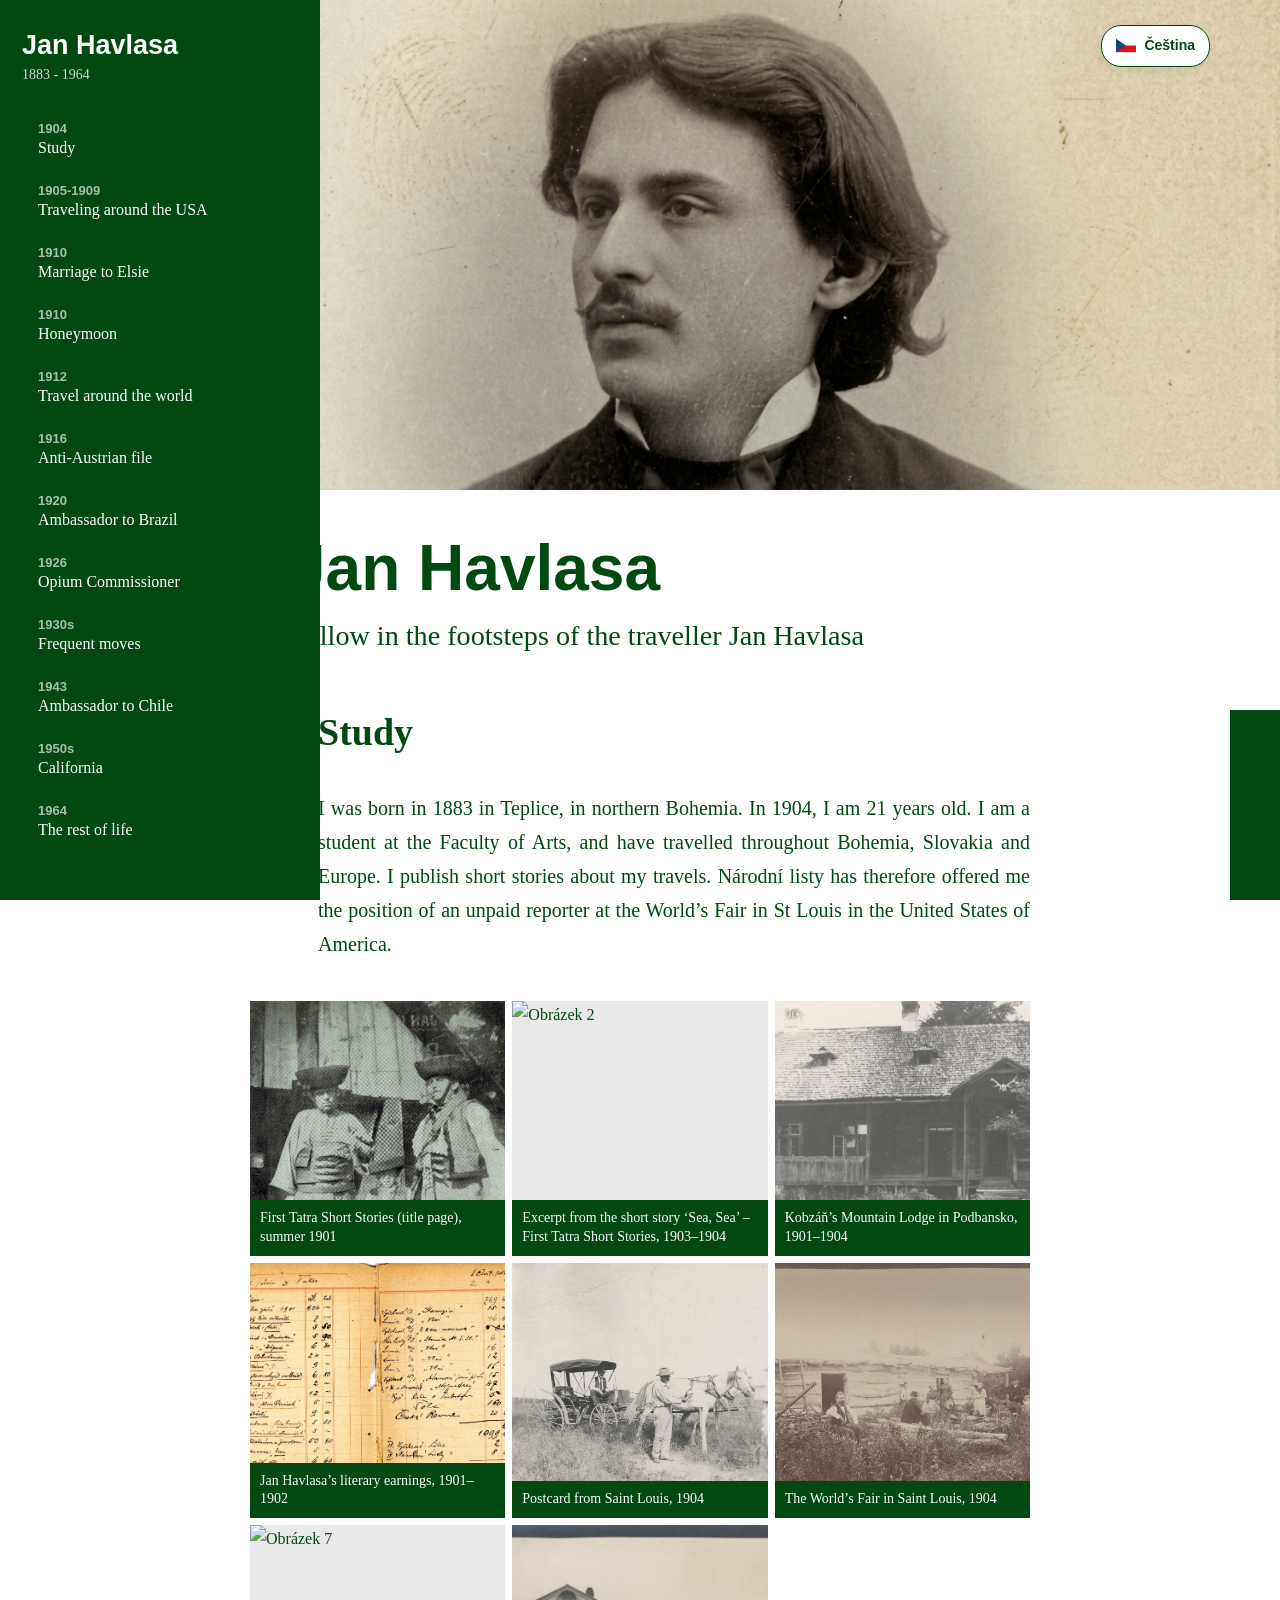
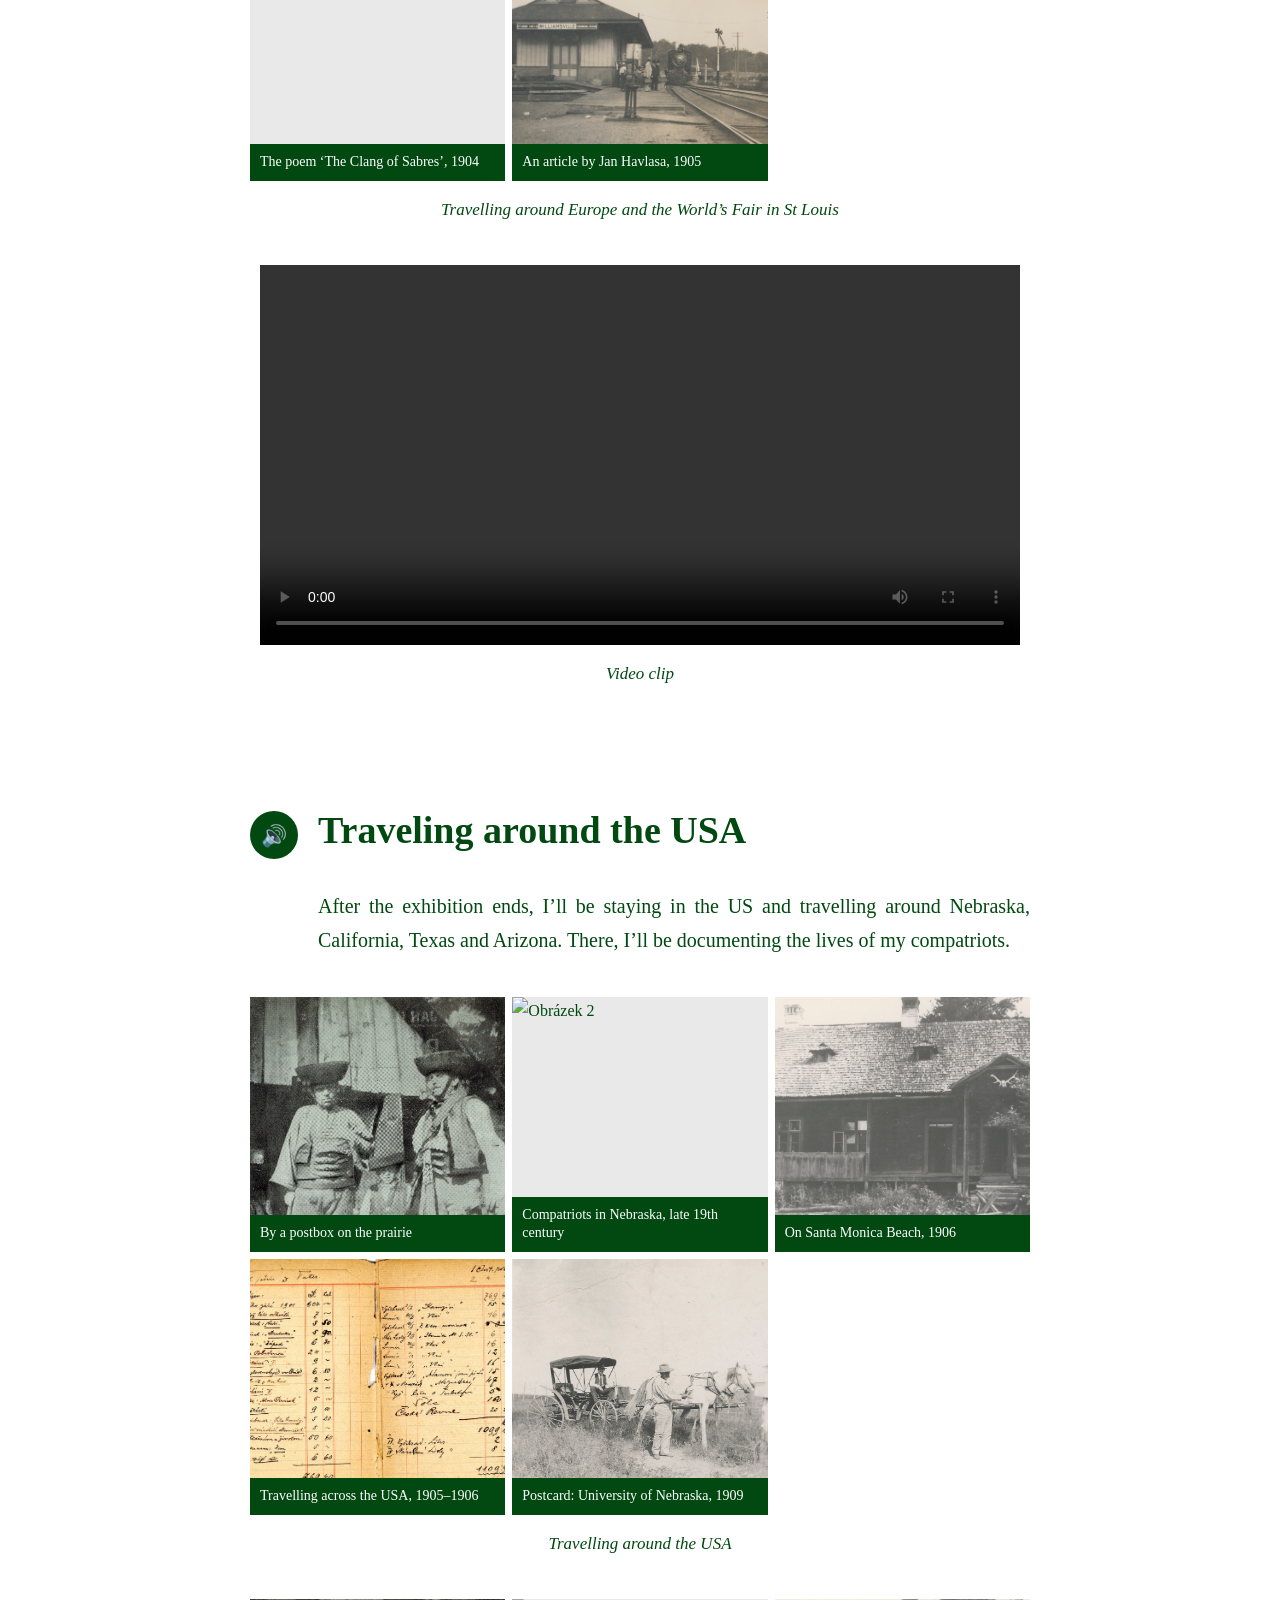
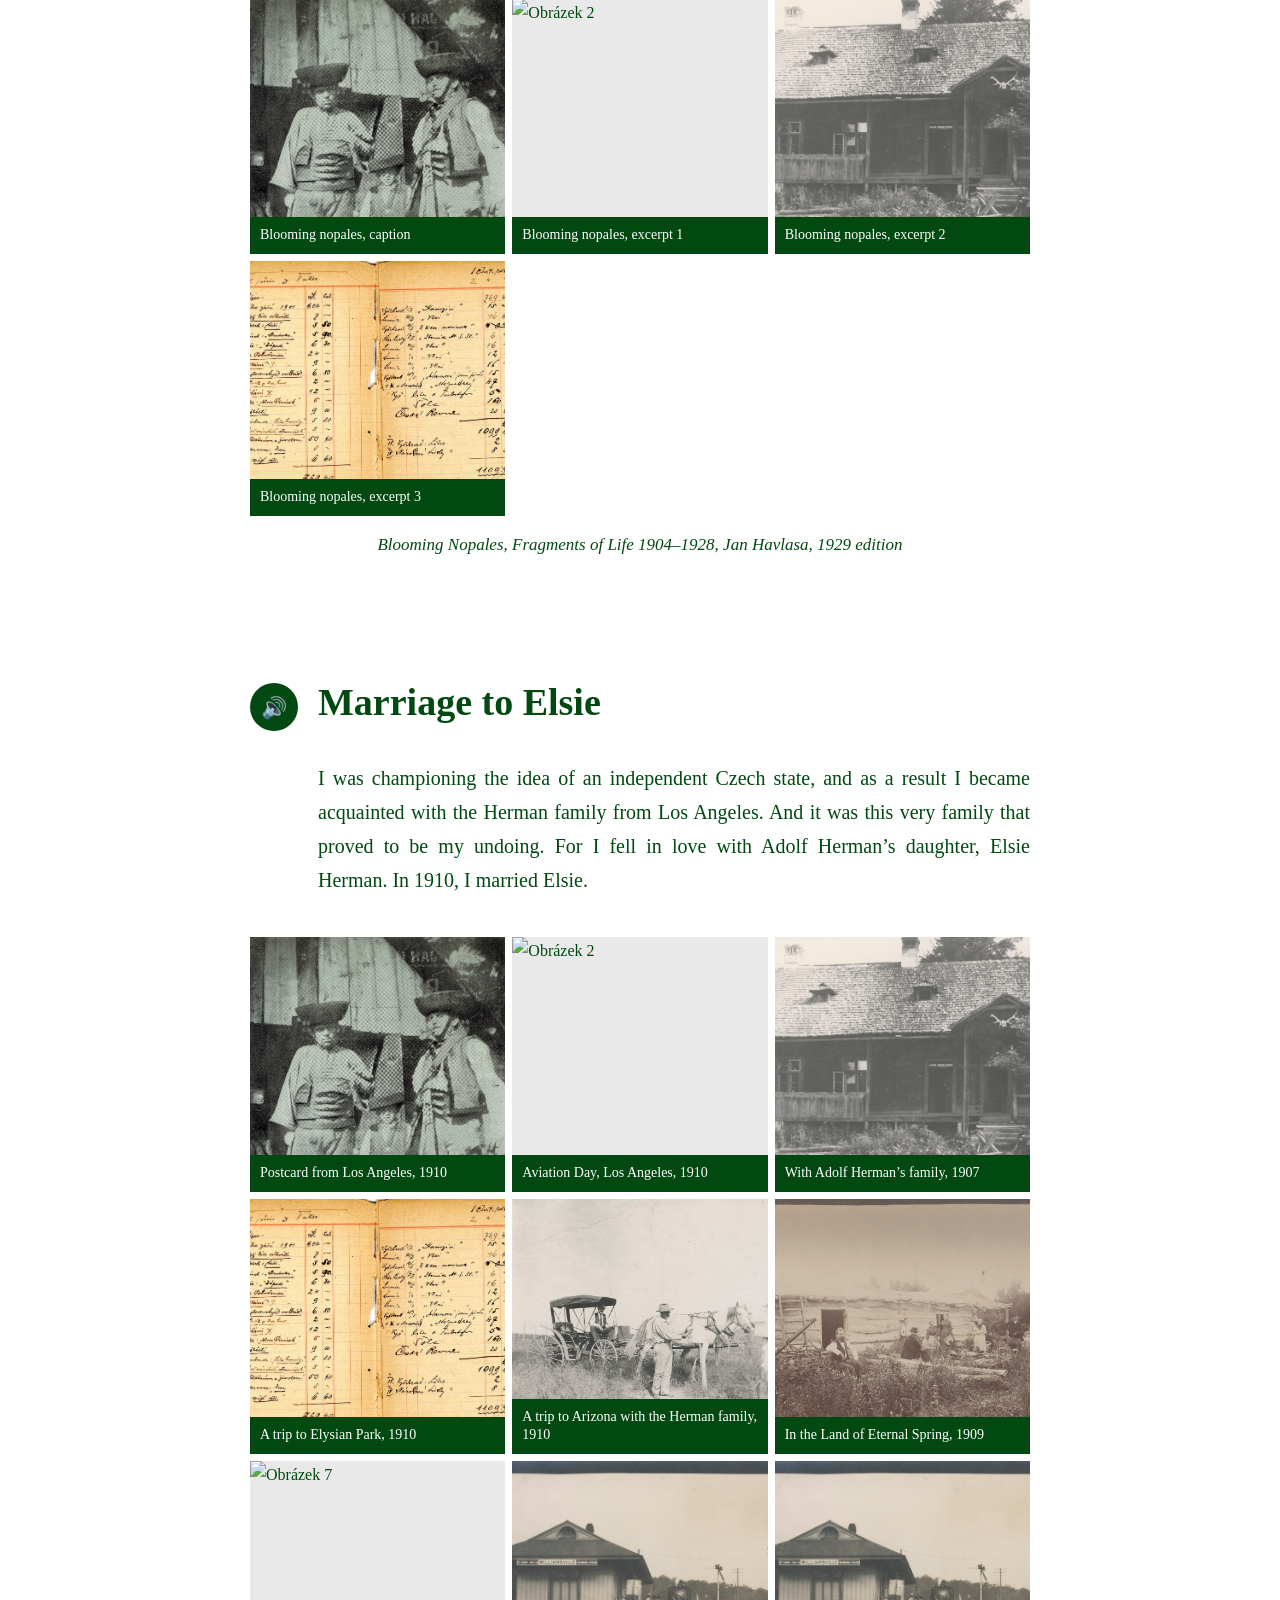
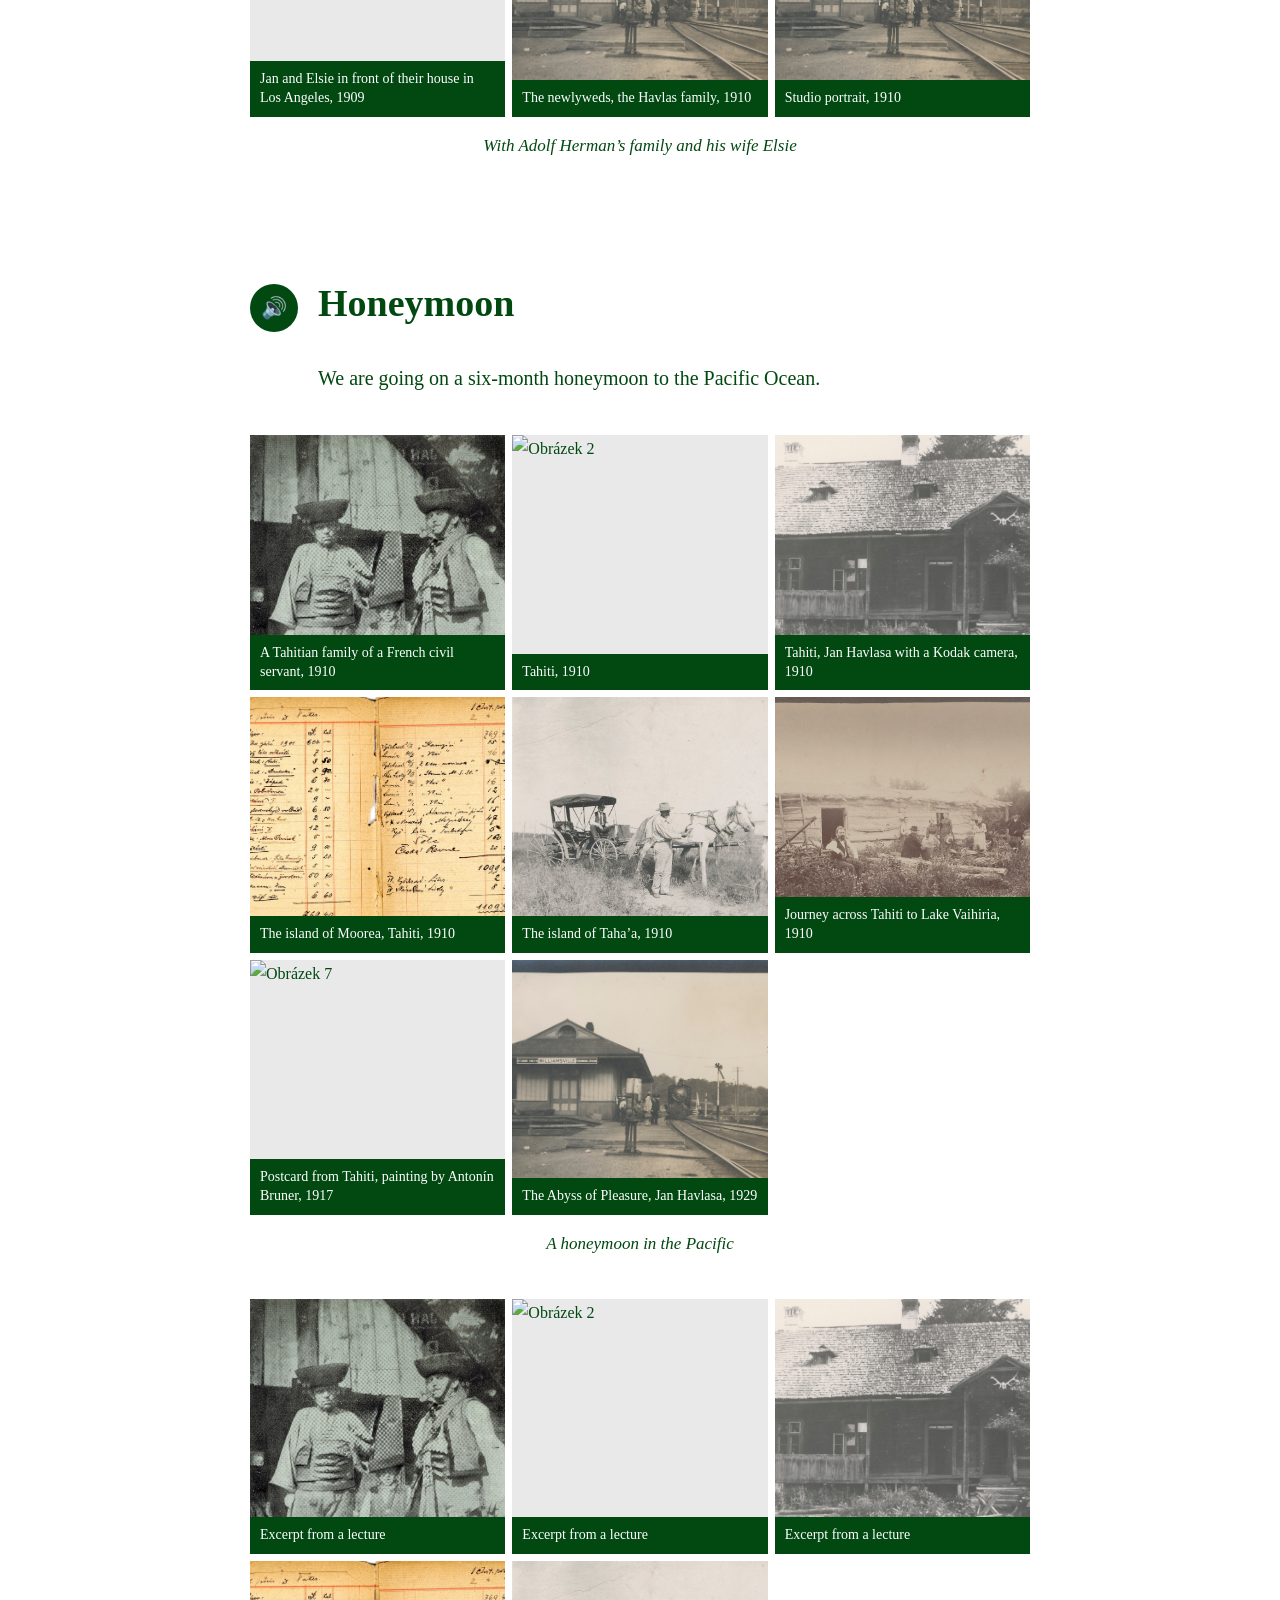
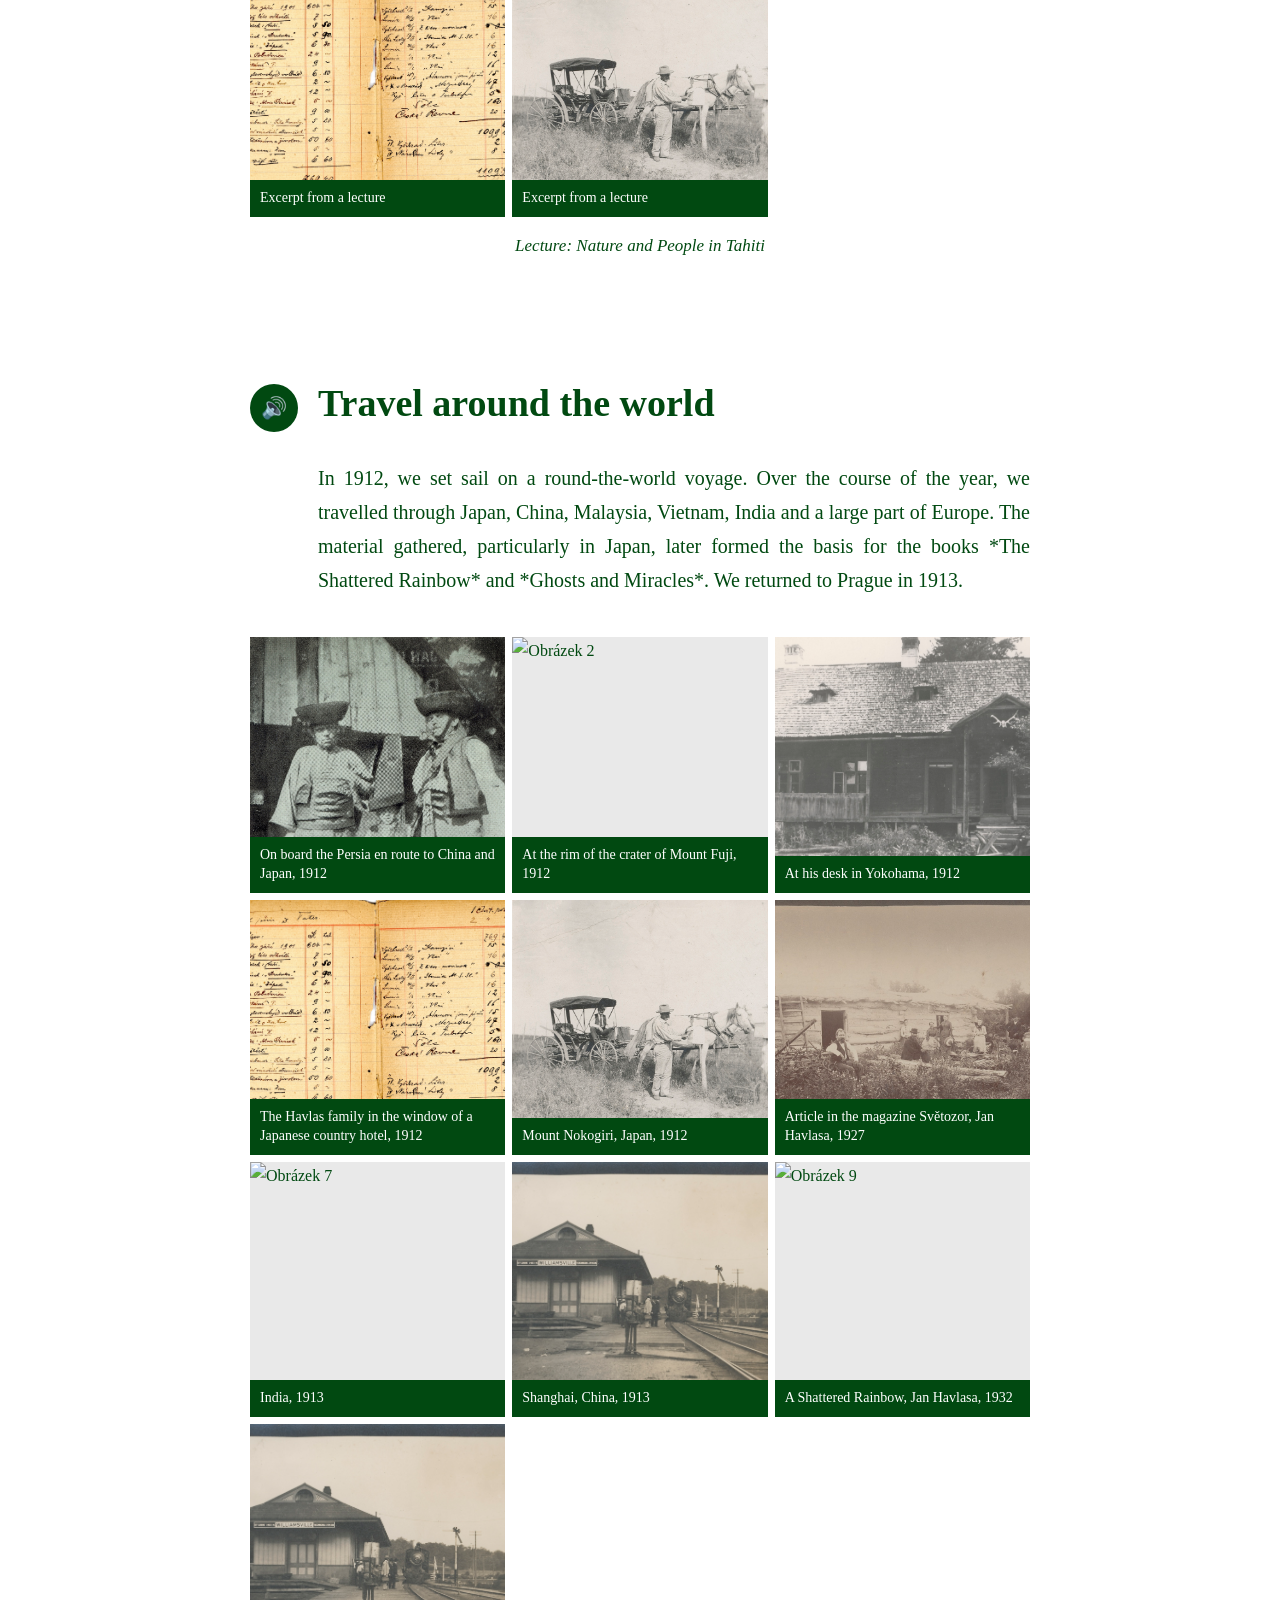
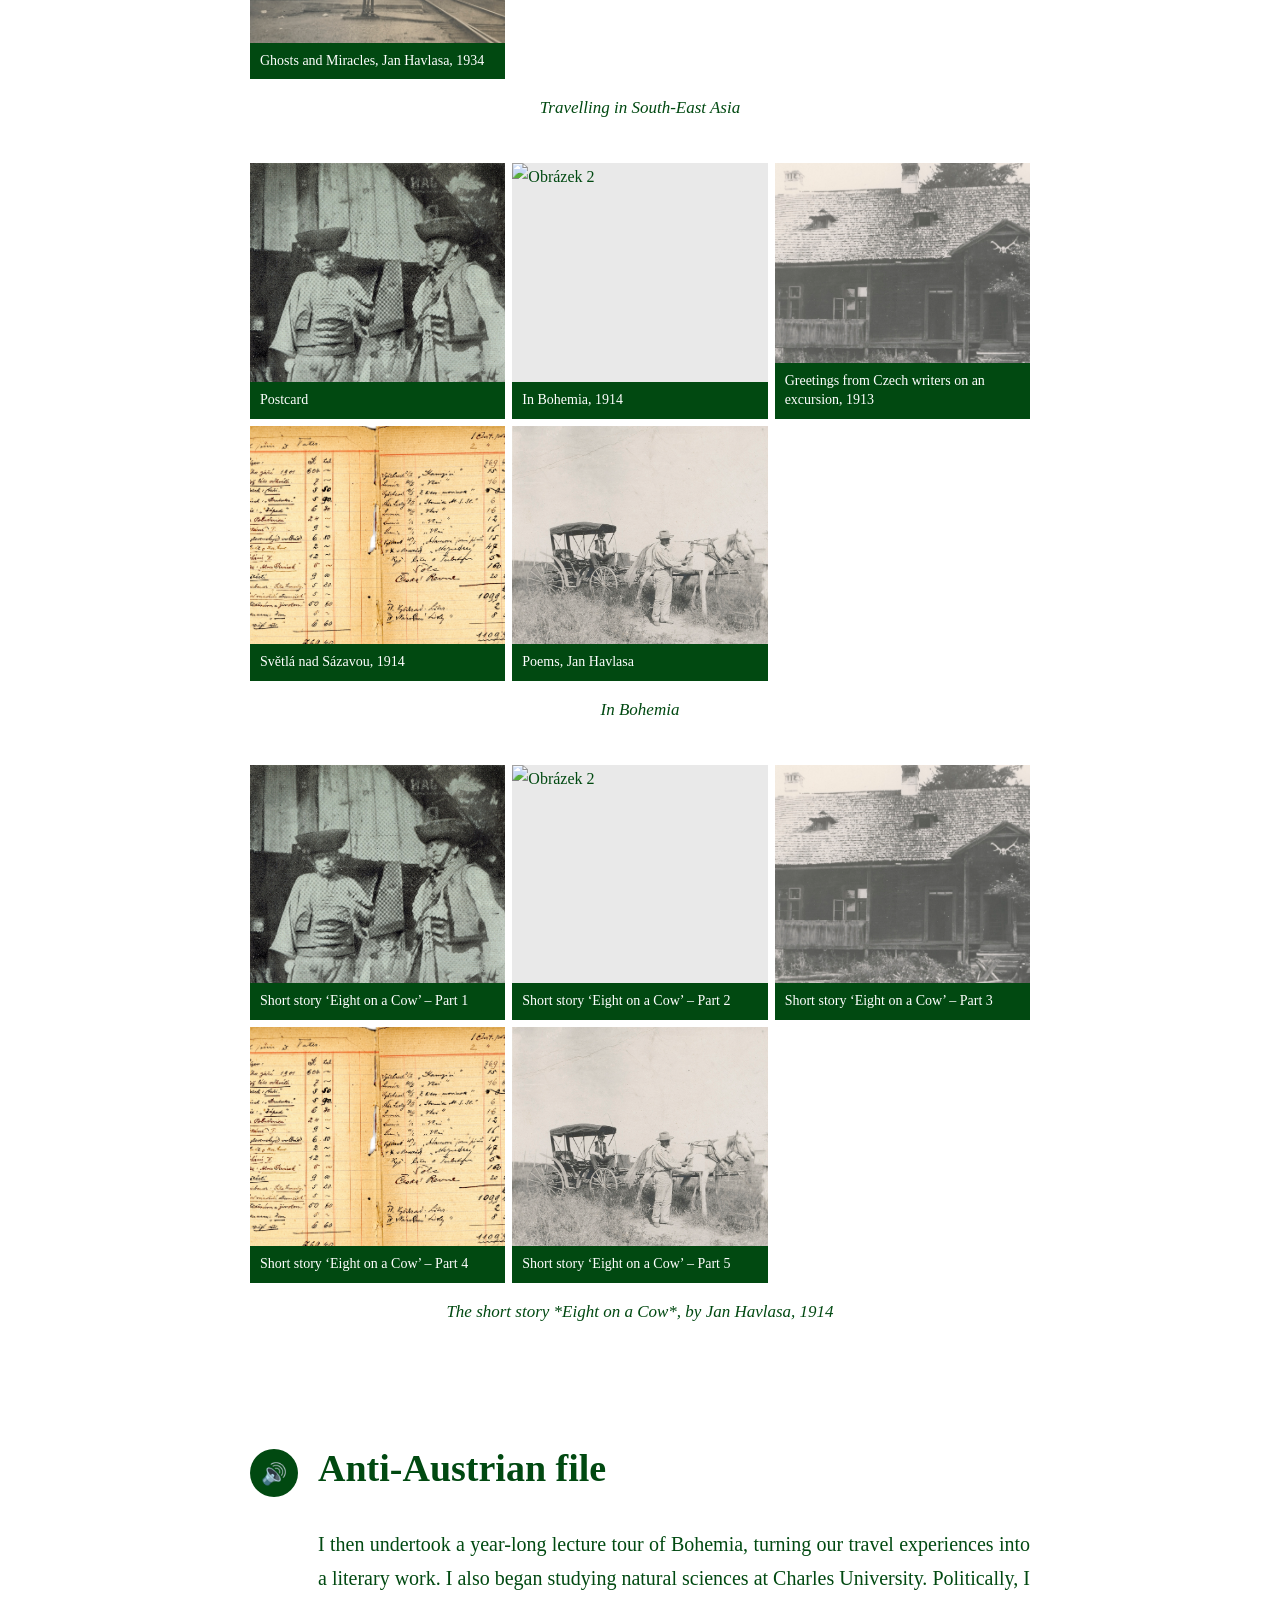
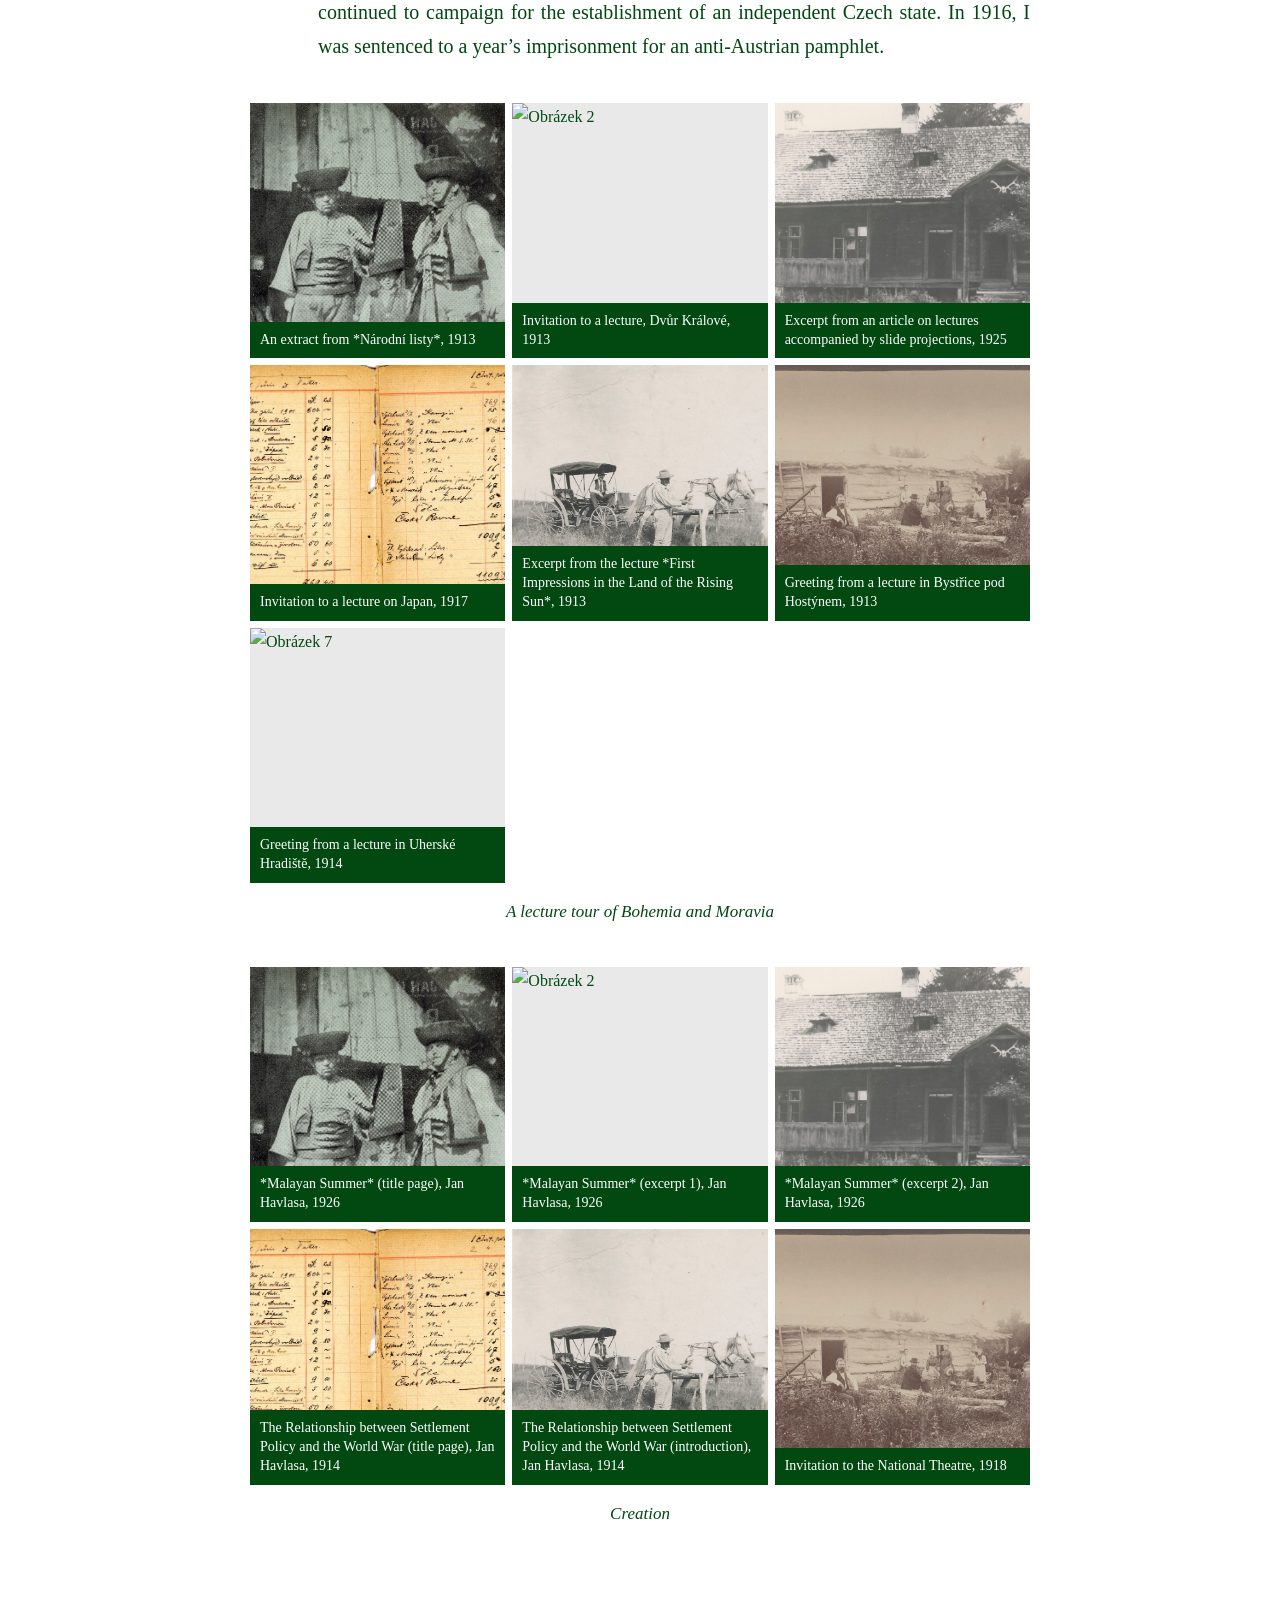
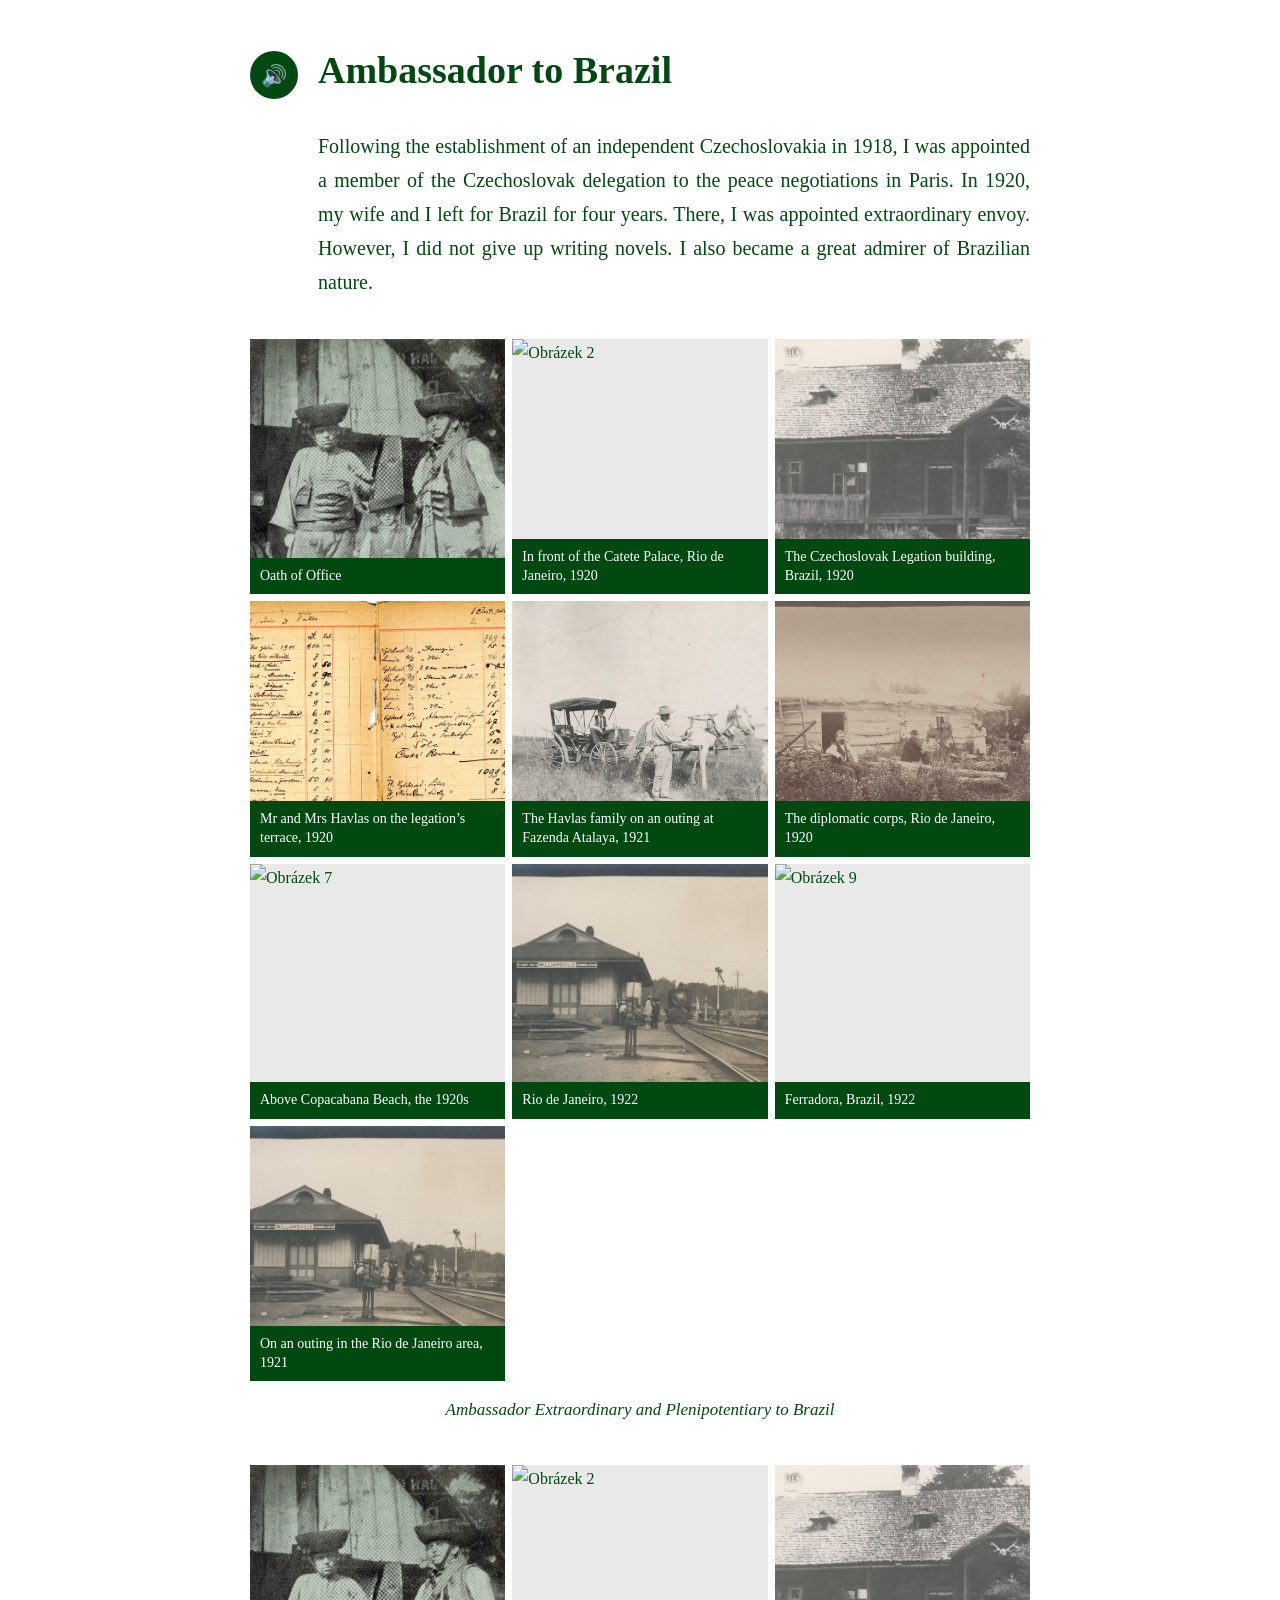
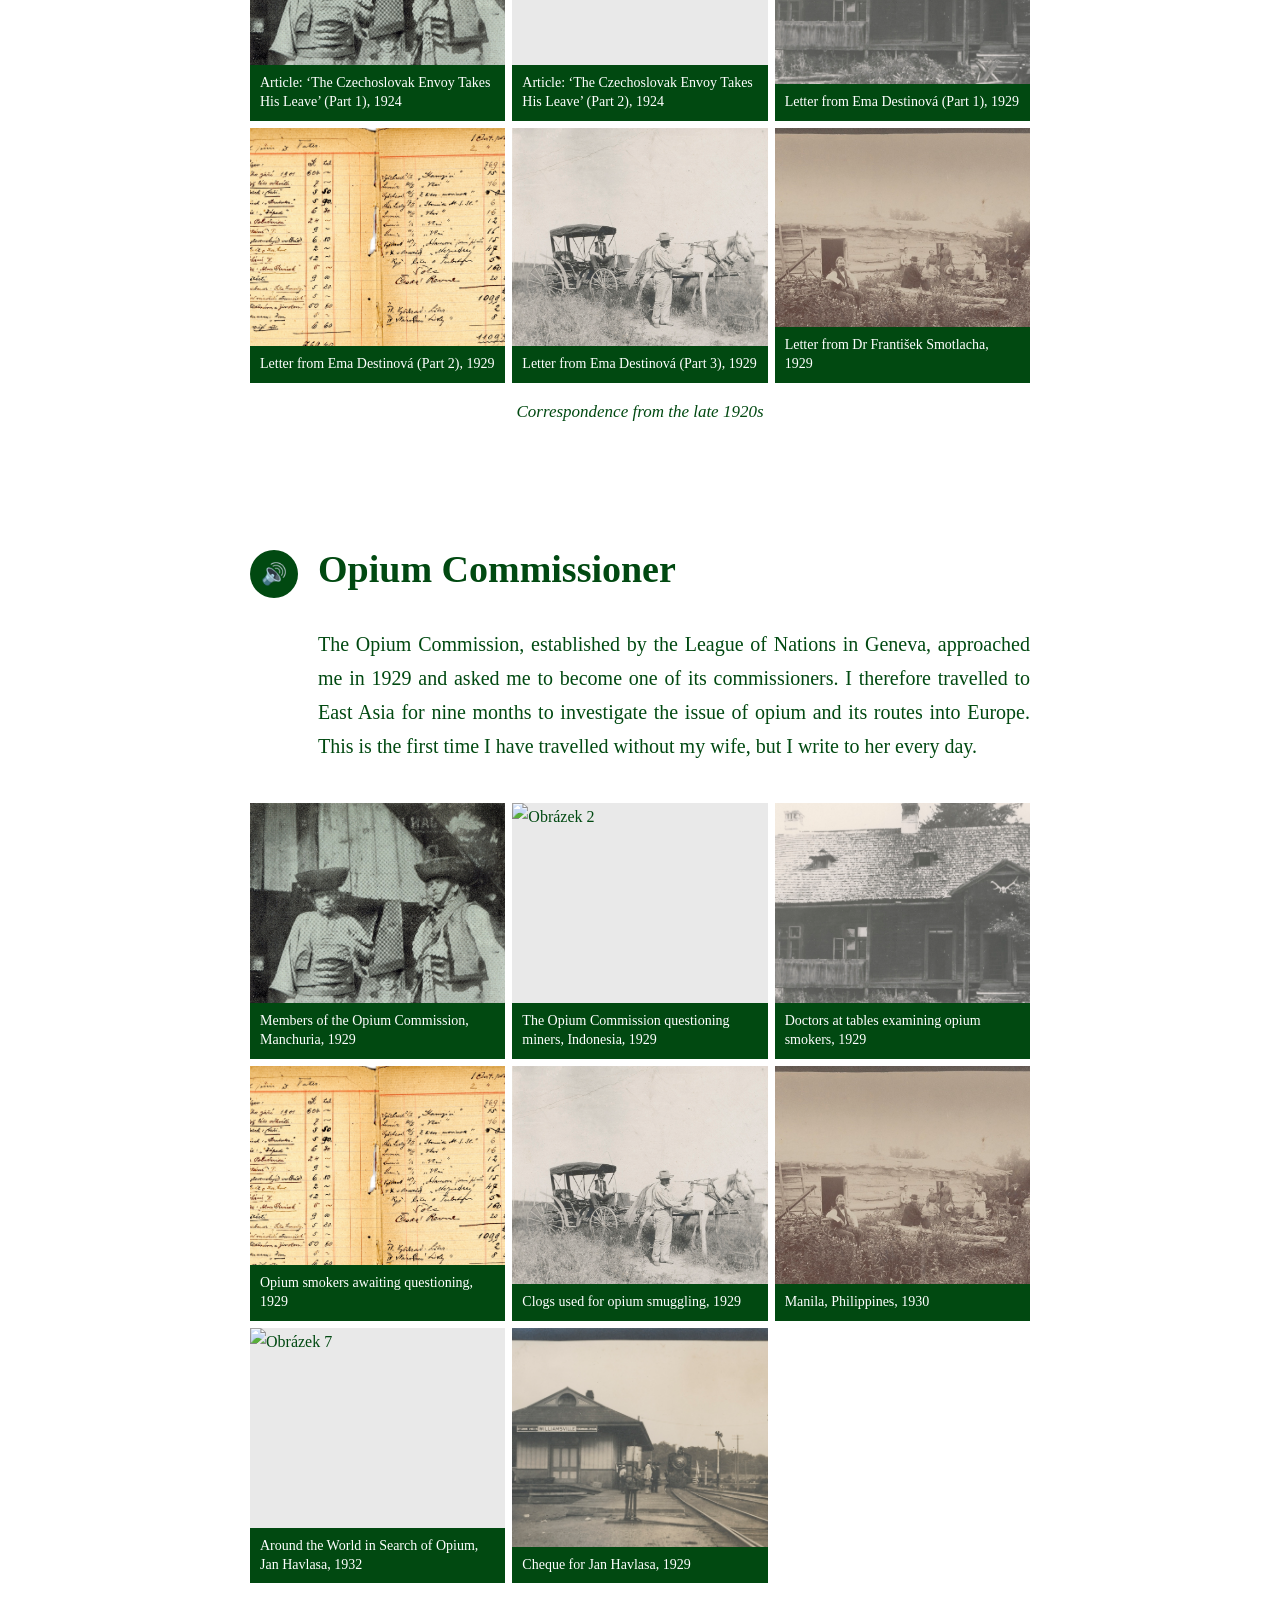
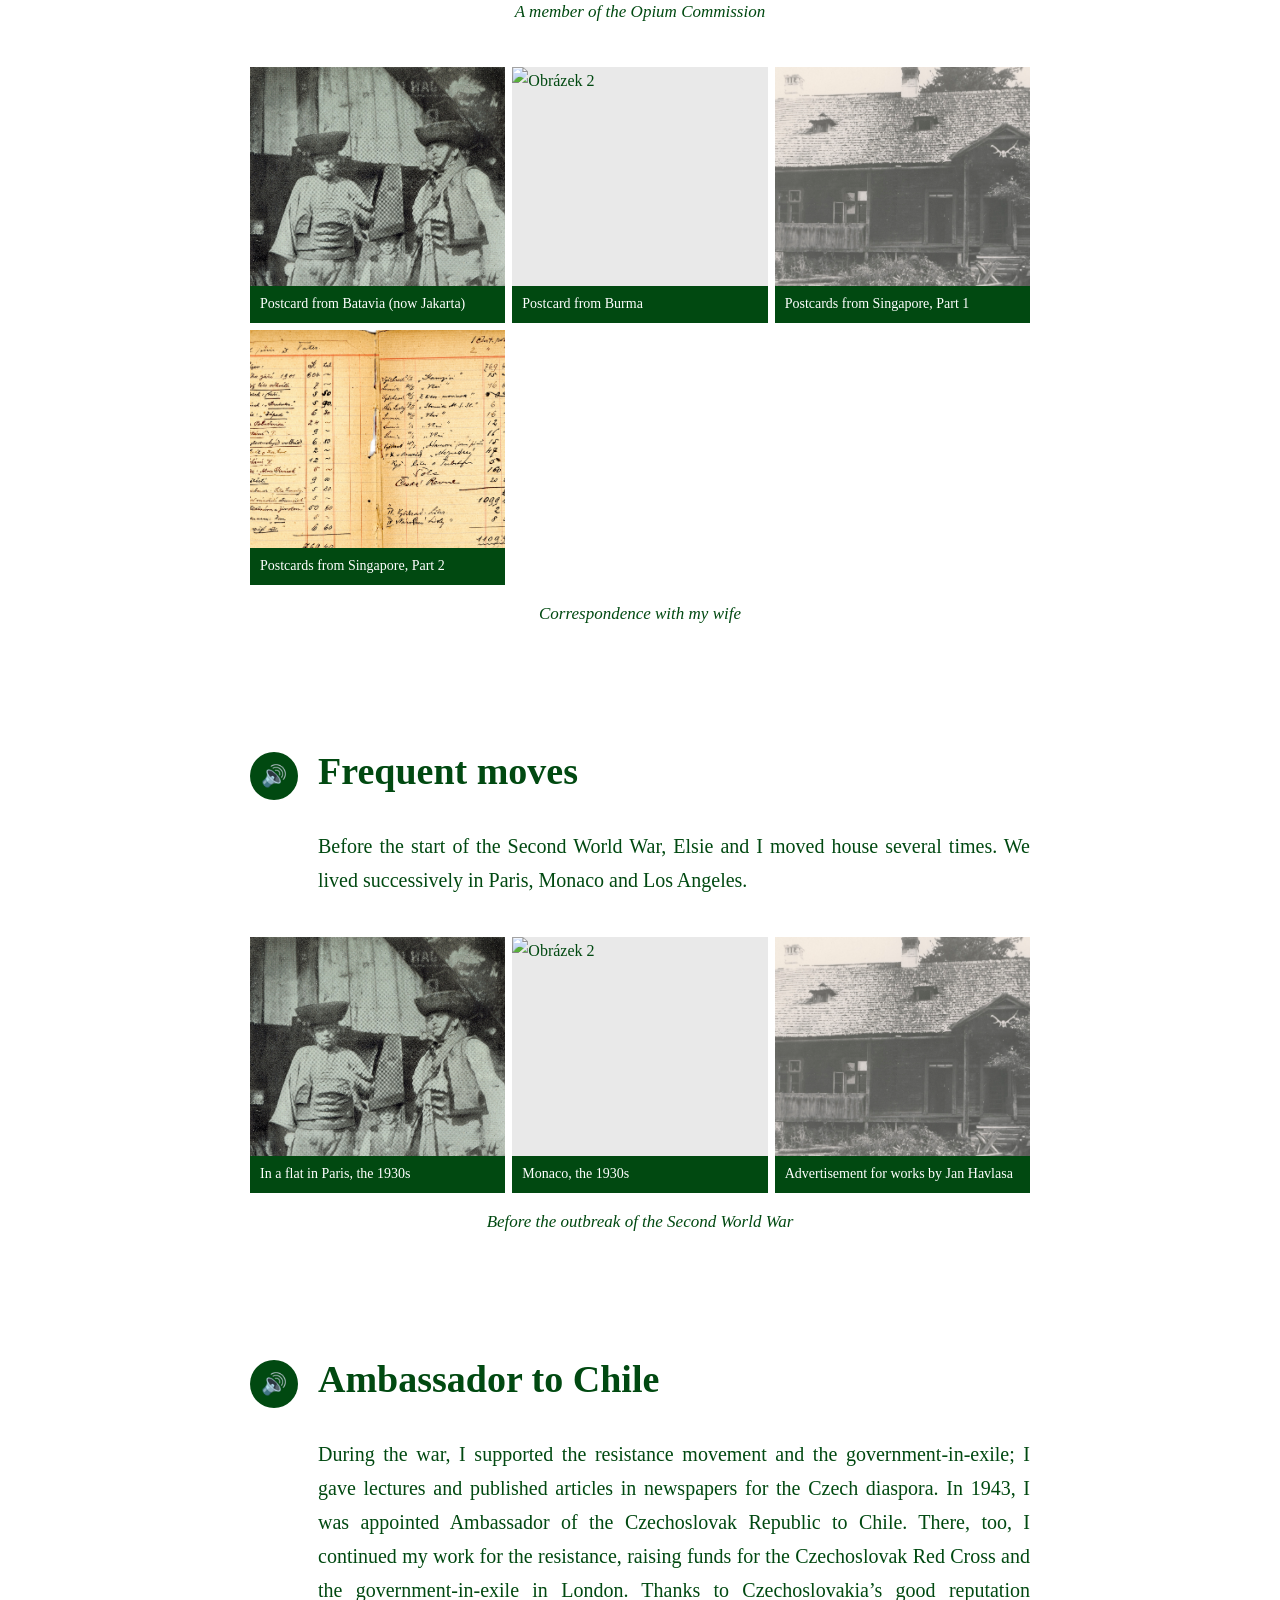
==== commit 96540057: "opravy" ====
--- a/english.html
+++ b/english.html
@@ -18,10 +18,6 @@
         <span>Čeština</span>
     </a>
 
-    <!-- =========================================================
-         ÚVODNÍ ČÁST
-         Vyměň obrázek images/hero.jpg za vlastní titulní fotografii.
-         ========================================================= -->
     <header class="hero">
         <img src="images/uvodka_upraveno.png" alt="Jan Havlasa">
         <div class="hero-overlay">
@@ -100,18 +96,6 @@
             </nav>
         </aside>
 
-        <!-- =====================================================
-             KAPITOLY
-             Každá kapitola má:
-             - text
-             - audio
-             - fotogalerii
-             - tlačítko zpět na časovou osu
-
-             Pro další kapitolu celý <article> jednoduše zkopírujte
-             a změňte jeho id.
-             ===================================================== -->
-
         <section class="chapters">
 
             <article class="chapter" id="kapitola-1">
@@ -123,6 +107,7 @@
                     </button>
 
                     <div class="chapter-text"> 
+                        <h2>Study</h2>
                         <p> 
                             I was born in 1883 in Teplice, in northern Bohemia. In 1904, I am 21 years old. I am
                             a student at the Faculty of Arts, and have travelled throughout Bohemia, Slovakia and Europe. 
@@ -172,6 +157,7 @@
                     </button>
 
                     <div class="chapter-text"> 
+                        <h2>Traveling around the USA</h2>
                         <p> 
                             After the exhibition ends, I’ll be staying in the US and travelling around Nebraska, 
                             California, Texas and Arizona. There, I’ll be documenting the lives of my compatriots.
@@ -223,6 +209,7 @@
                     </button>
 
                     <div class="chapter-text"> 
+                        <h2>Marriage to Elsie</h2>
                         <p> 
                             I was championing the idea of an independent Czech state, and as a result I became acquainted 
                             with the Herman family from Los Angeles. And it was this very family that proved to be my 
@@ -265,8 +252,9 @@
                     </button>
 
                     <div class="chapter-text"> 
-                        <p> 
-                            We’re setting off on our honeymoon to the Pacific that very same year for six months.
+                        <h2>Honeymoon</h2>
+                        <p> 
+                            We are going on a six-month honeymoon to the Pacific Ocean.
                         </p> 
                     </div>
 
@@ -316,6 +304,7 @@
                     </button>
 
                     <div class="chapter-text"> 
+                        <h2>Travel around the world</h2>
                         <p> 
                          In 1912, we set sail on a round-the-world voyage. Over the course of the year, we travelled 
                          through Japan, China, Malaysia, Vietnam, India and a large part of Europe. The material gathered, 
@@ -354,9 +343,7 @@
                         <figure><img src="images/text01/2.png" alt="Obrázek 2"><figcaption>In Bohemia, 1914</figcaption></figure>
                         <figure><img src="images/text01/3.jpg" alt="Obrázek 3"><figcaption>Greetings from Czech writers on an excursion, 1913</figcaption></figure>
                         <figure><img src="images/text01/4.jpg" alt="Obrázek 4"><figcaption>Světlá nad Sázavou, 1914</figcaption></figure>
-                        <figure><img src="images/text02/1.jpg" alt="Obrázek 5"><figcaption>Around the World (Part 1), Jan Havlasa, 1914</figcaption></figure>
-                        <figure><img src="images/text02/2.jpg" alt="Obrázek 6"><figcaption>Around the World (Part 2), Jan Havlasa, 1914</figcaption></figure>
-                        <figure><img src="images/text02/3.png" alt="Obrázek 7"><figcaption>Through the Sierra Nevada, Jan Havlasa, 1905</figcaption></figure>
+                        <figure><img src="images/text02/1.jpg" alt="Obrázek 5"><figcaption>Poems, Jan Havlasa</figcaption></figure>
                     </div>
 
                     <div class="gallery-title">
@@ -387,6 +374,7 @@
                     </button>
 
                     <div class="chapter-text"> 
+                        <h2>Anti-Austrian file</h2>
                         <p> 
                          I then undertook a year-long lecture tour of Bohemia, turning our travel experiences into a 
                          literary work. I also began studying natural sciences at Charles University. Politically, I 
@@ -440,6 +428,7 @@
                     </button>
 
                     <div class="chapter-text"> 
+                        <h2>Ambassador to Brazil</h2>
                         <p> 
                          Following the establishment of an independent Czechoslovakia in 1918, I was appointed a member 
                          of the Czechoslovak delegation to the peace negotiations in Paris. In 1920, my wife and I left 
@@ -496,6 +485,7 @@
                     </button>
 
                     <div class="chapter-text"> 
+                        <h2>Opium Commissioner</h2>
                         <p> 
                           The Opium Commission, established by the League of Nations in Geneva, approached me in 1929 
                           and asked me to become one of its commissioners. I therefore travelled to East Asia for nine 
@@ -548,6 +538,7 @@
                     </button>
 
                     <div class="chapter-text"> 
+                        <h2>Frequent moves</h2>
                         <p> 
                          Before the start of the Second World War, Elsie and I moved house several times. We lived 
                          successively in Paris, Monaco and Los Angeles.
@@ -581,6 +572,7 @@
                     </button>
 
                     <div class="chapter-text"> 
+                        <h2>Ambassador to Chile</h2>
                         <p> 
                          During the war, I supported the resistance movement and the government-in-exile; I gave lectures 
                          and published articles in newspapers for the Czech diaspora. In 1943, I was appointed Ambassador 
@@ -640,6 +632,7 @@
                     </button>
 
                     <div class="chapter-text"> 
+                        <h2>California</h2>
                         <p> 
                             After the war, my wife and I settled in the United States. We were both disillusioned by 
                             the post-war direction of Czechoslovak politics. I was refused citizenship in America, but 
@@ -693,6 +686,7 @@
                     </button>
 
                     <div class="chapter-text"> 
+                        <h2>The rest of life</h2>
                         <p> 
                          Following the death of my wife in 1957, I have shut myself away from the world in my home. 
                          On rare occasions, I meet up with and correspond with a few friends. I am also writing my memoirs.
--- a/style.css
+++ b/style.css
@@ -186,11 +186,11 @@
 
 .chapter h2 {
     margin: 0 0 35px;
-    color: #00383a;
-    font-family: Arial, Helvetica, sans-serif;
+    color: #014911;
+    font-family: Georgia, "Times New Roman", serif;
     font-size: 38px;
     line-height: 1.2;
-    text-align: center;
+    text-align: left;
 }
 
 
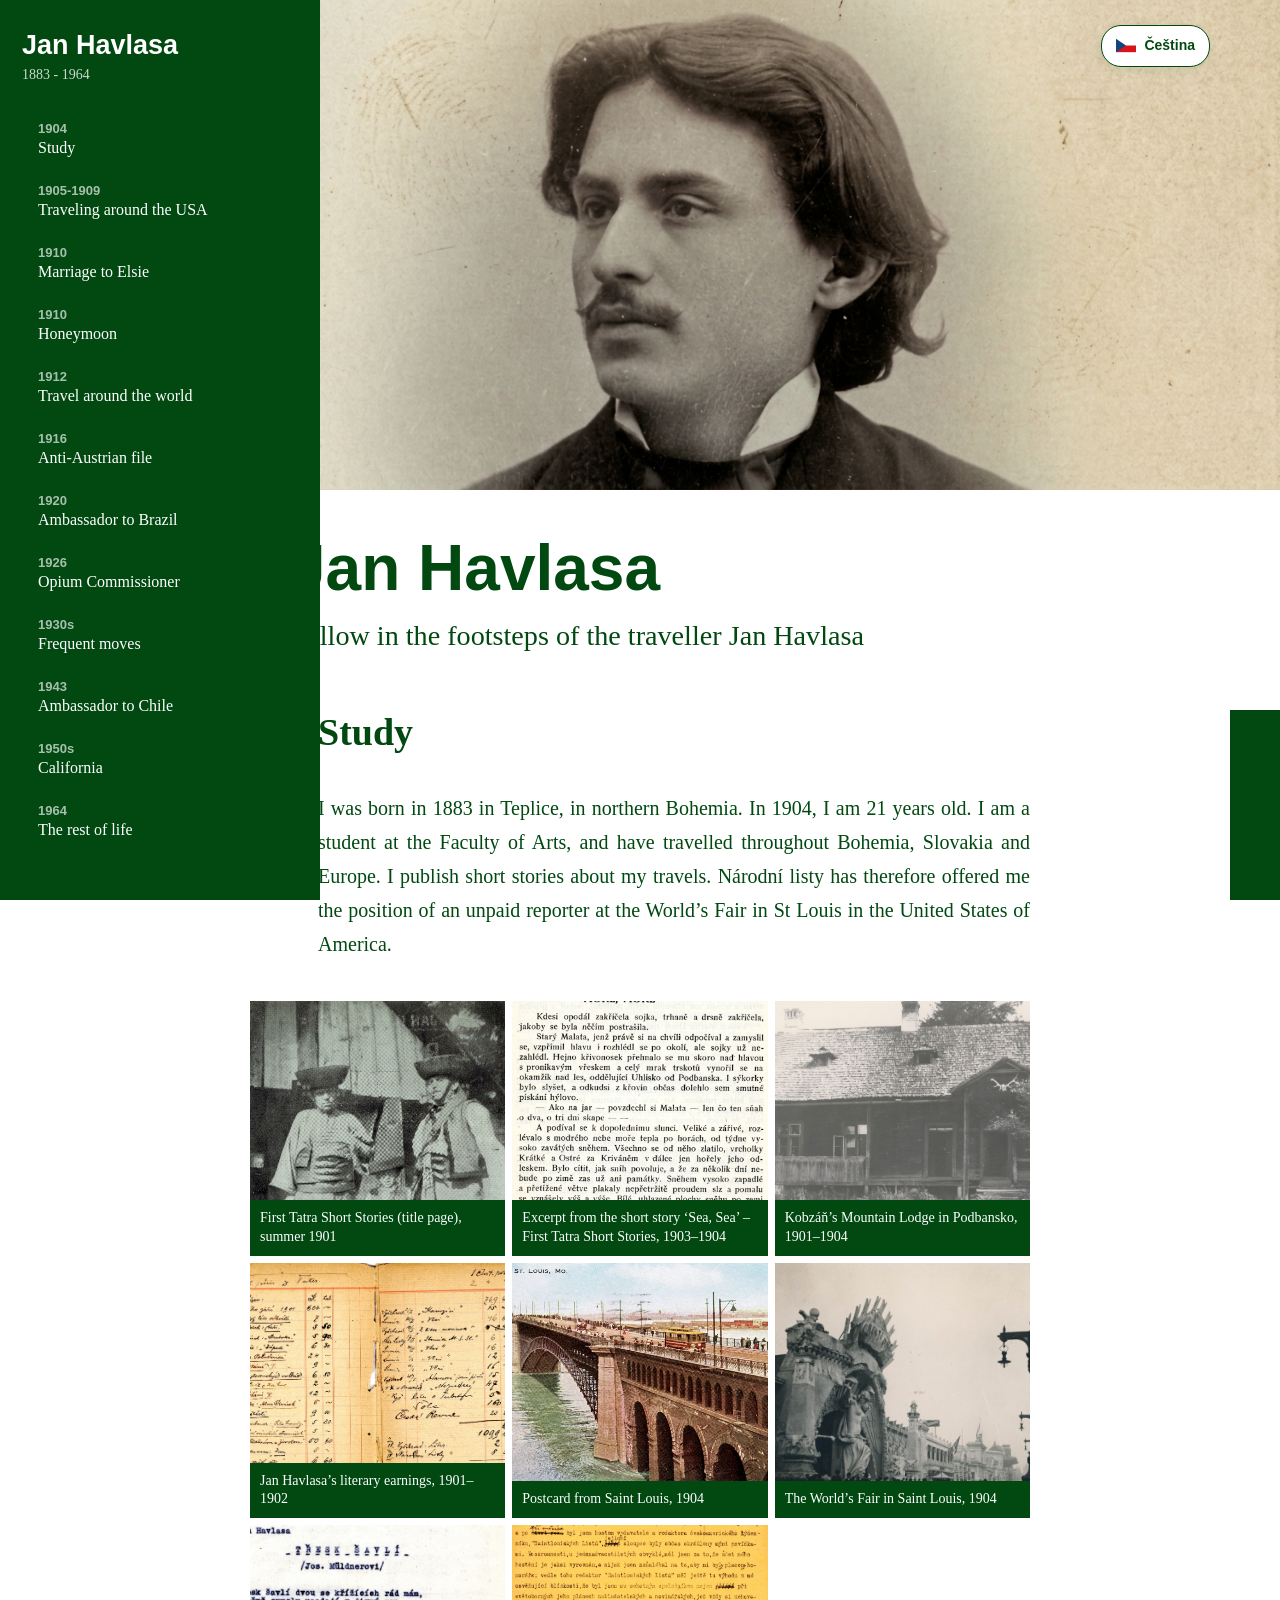
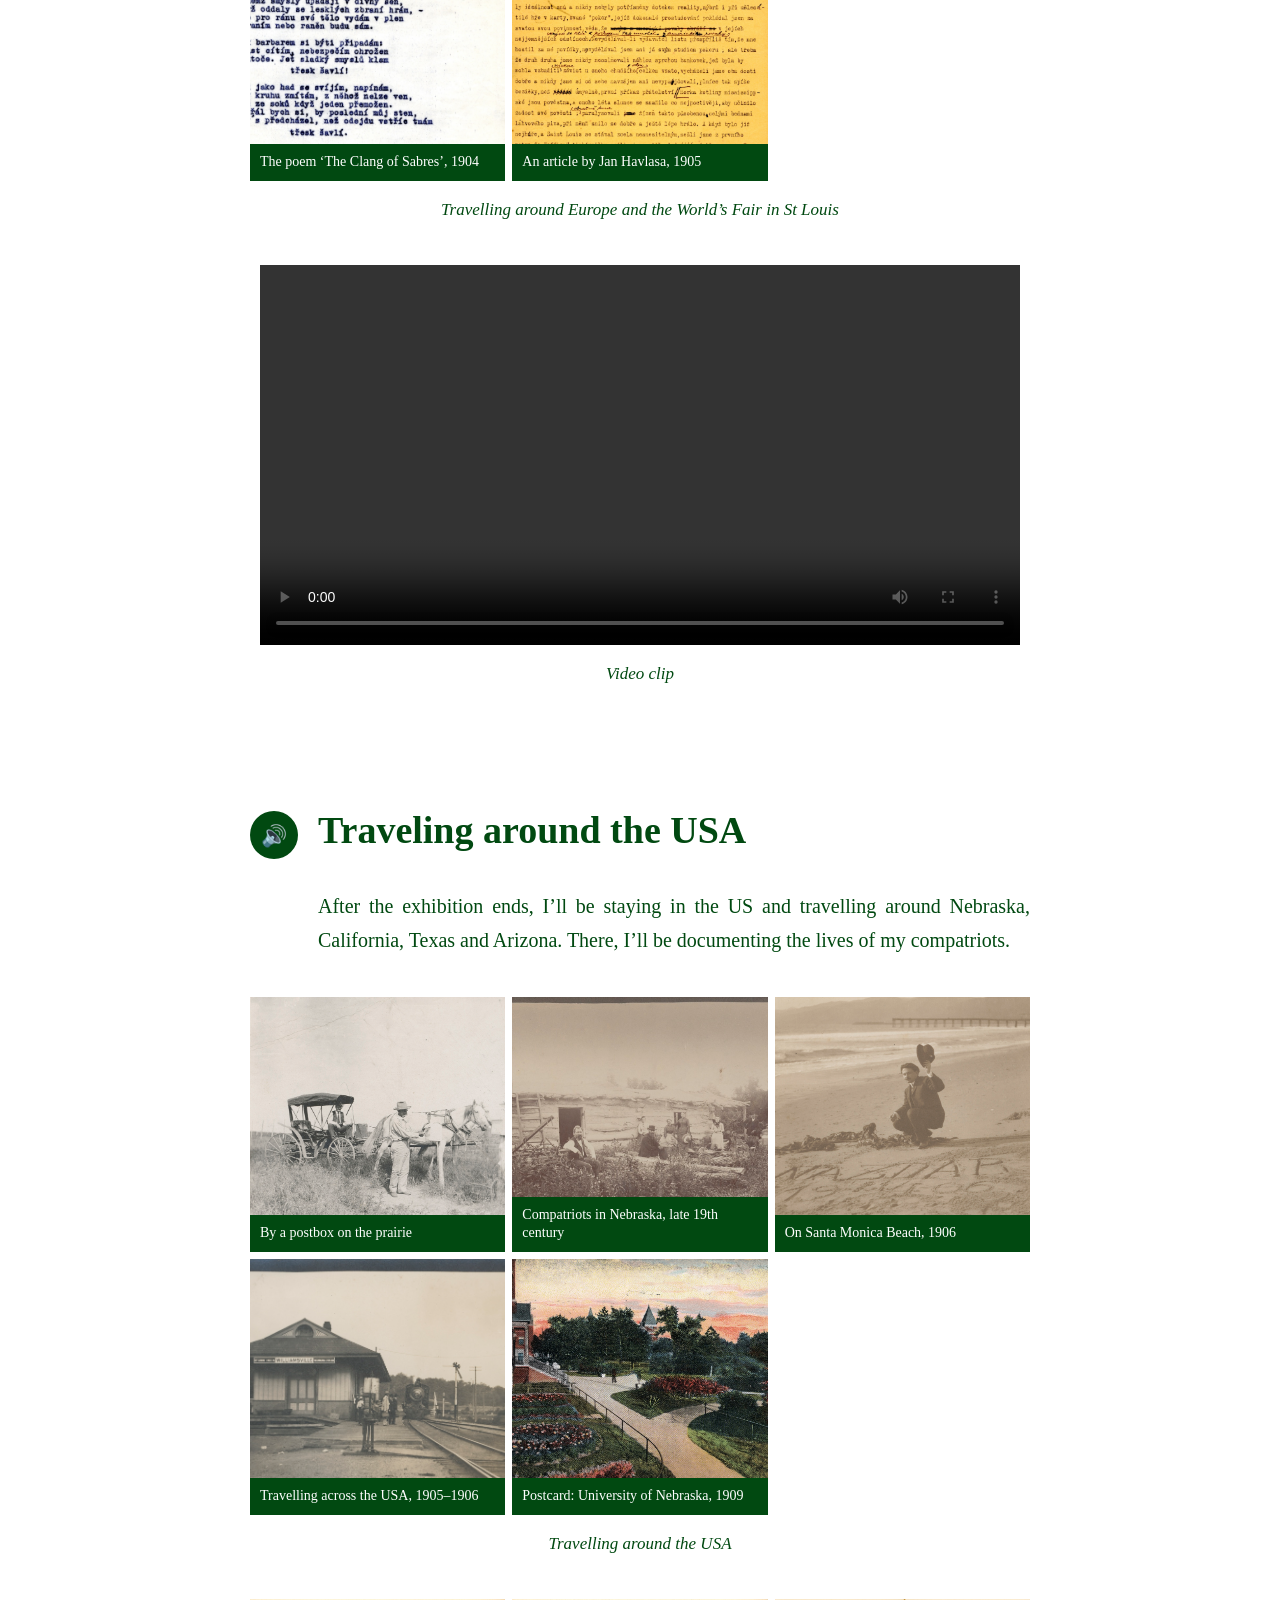
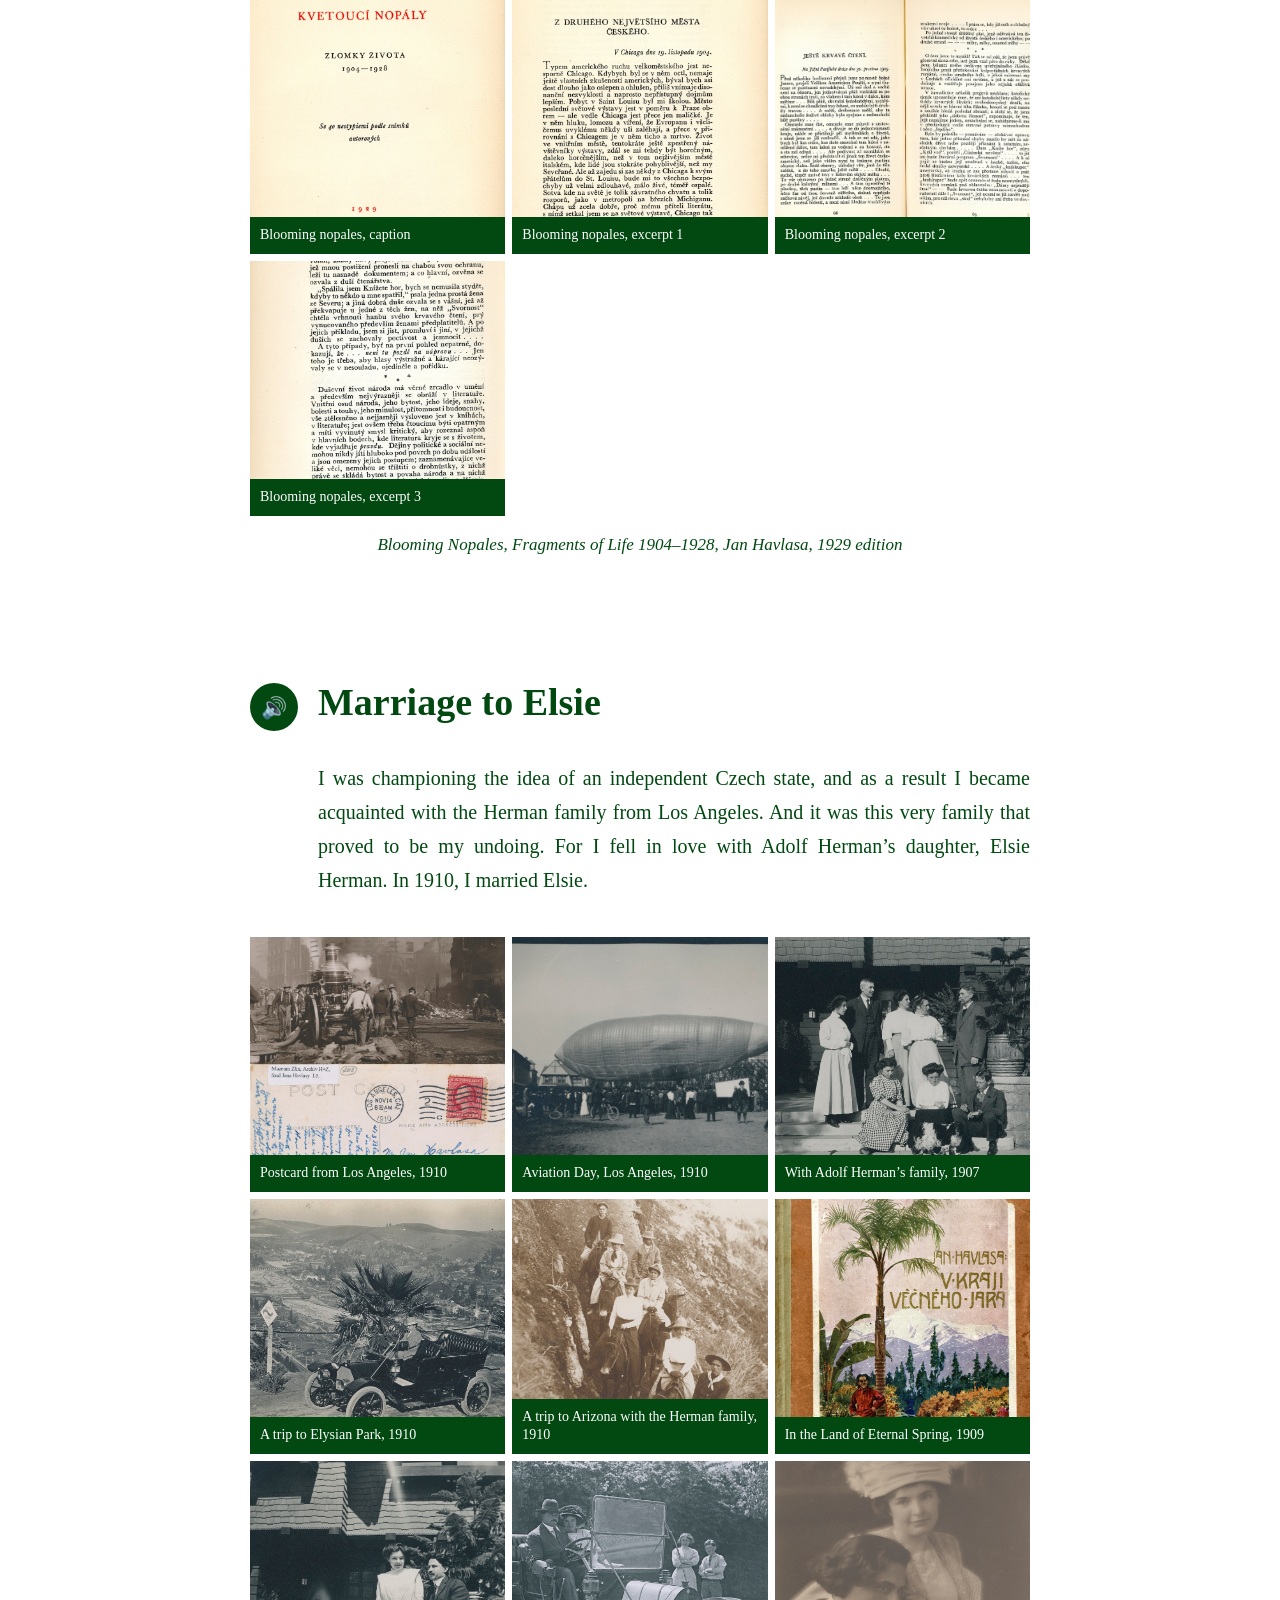
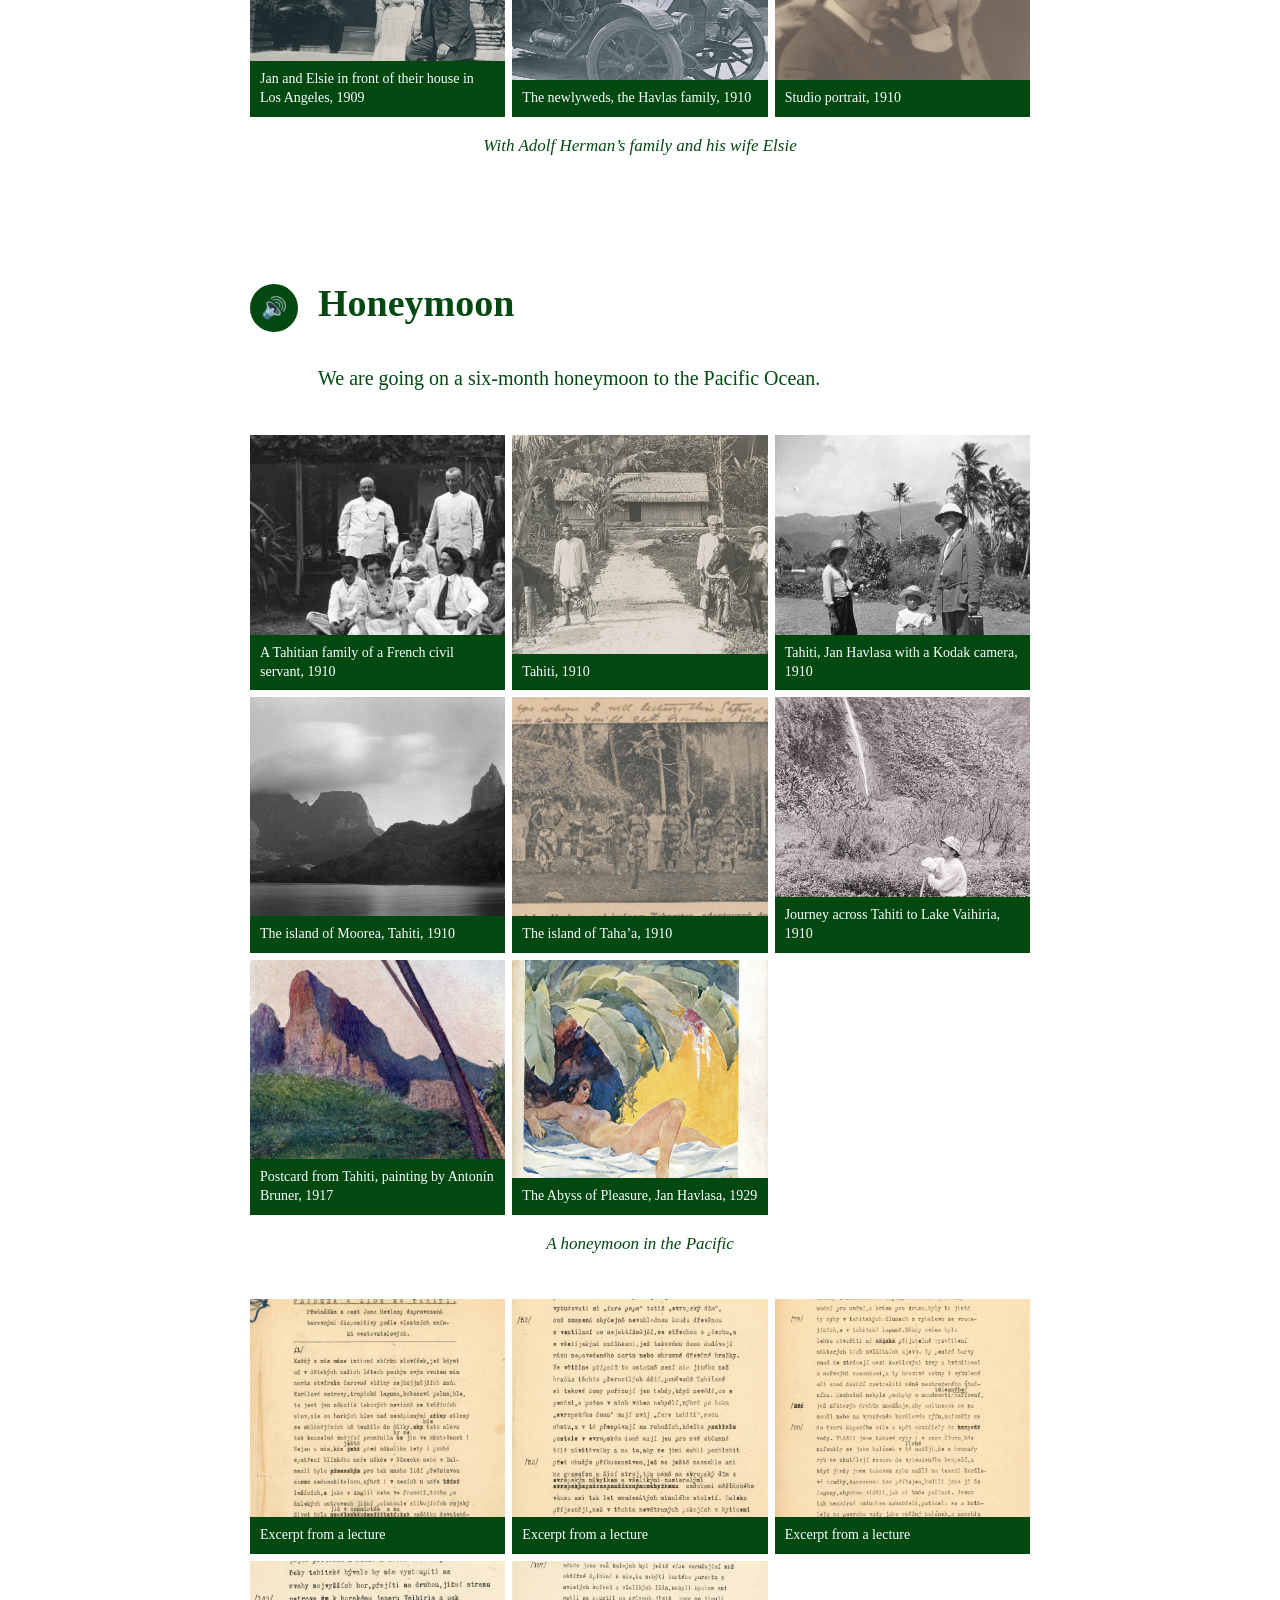
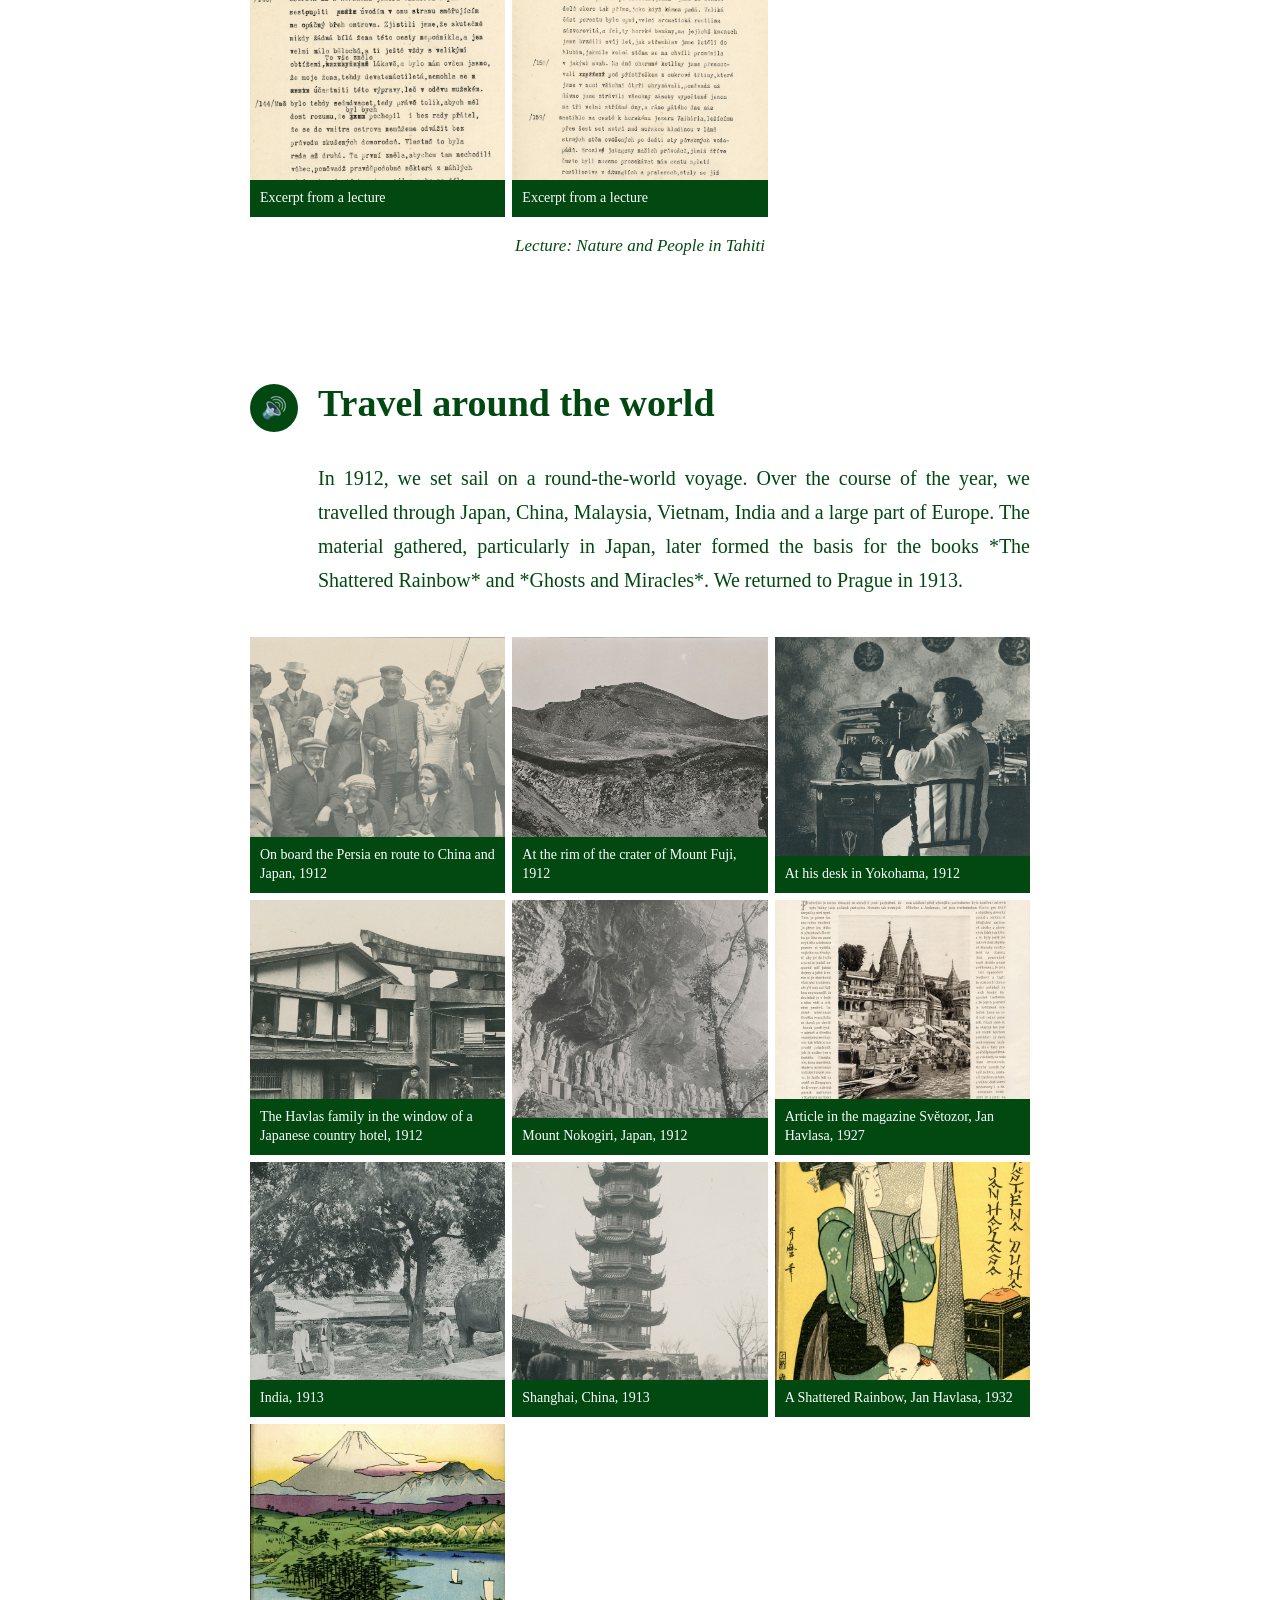
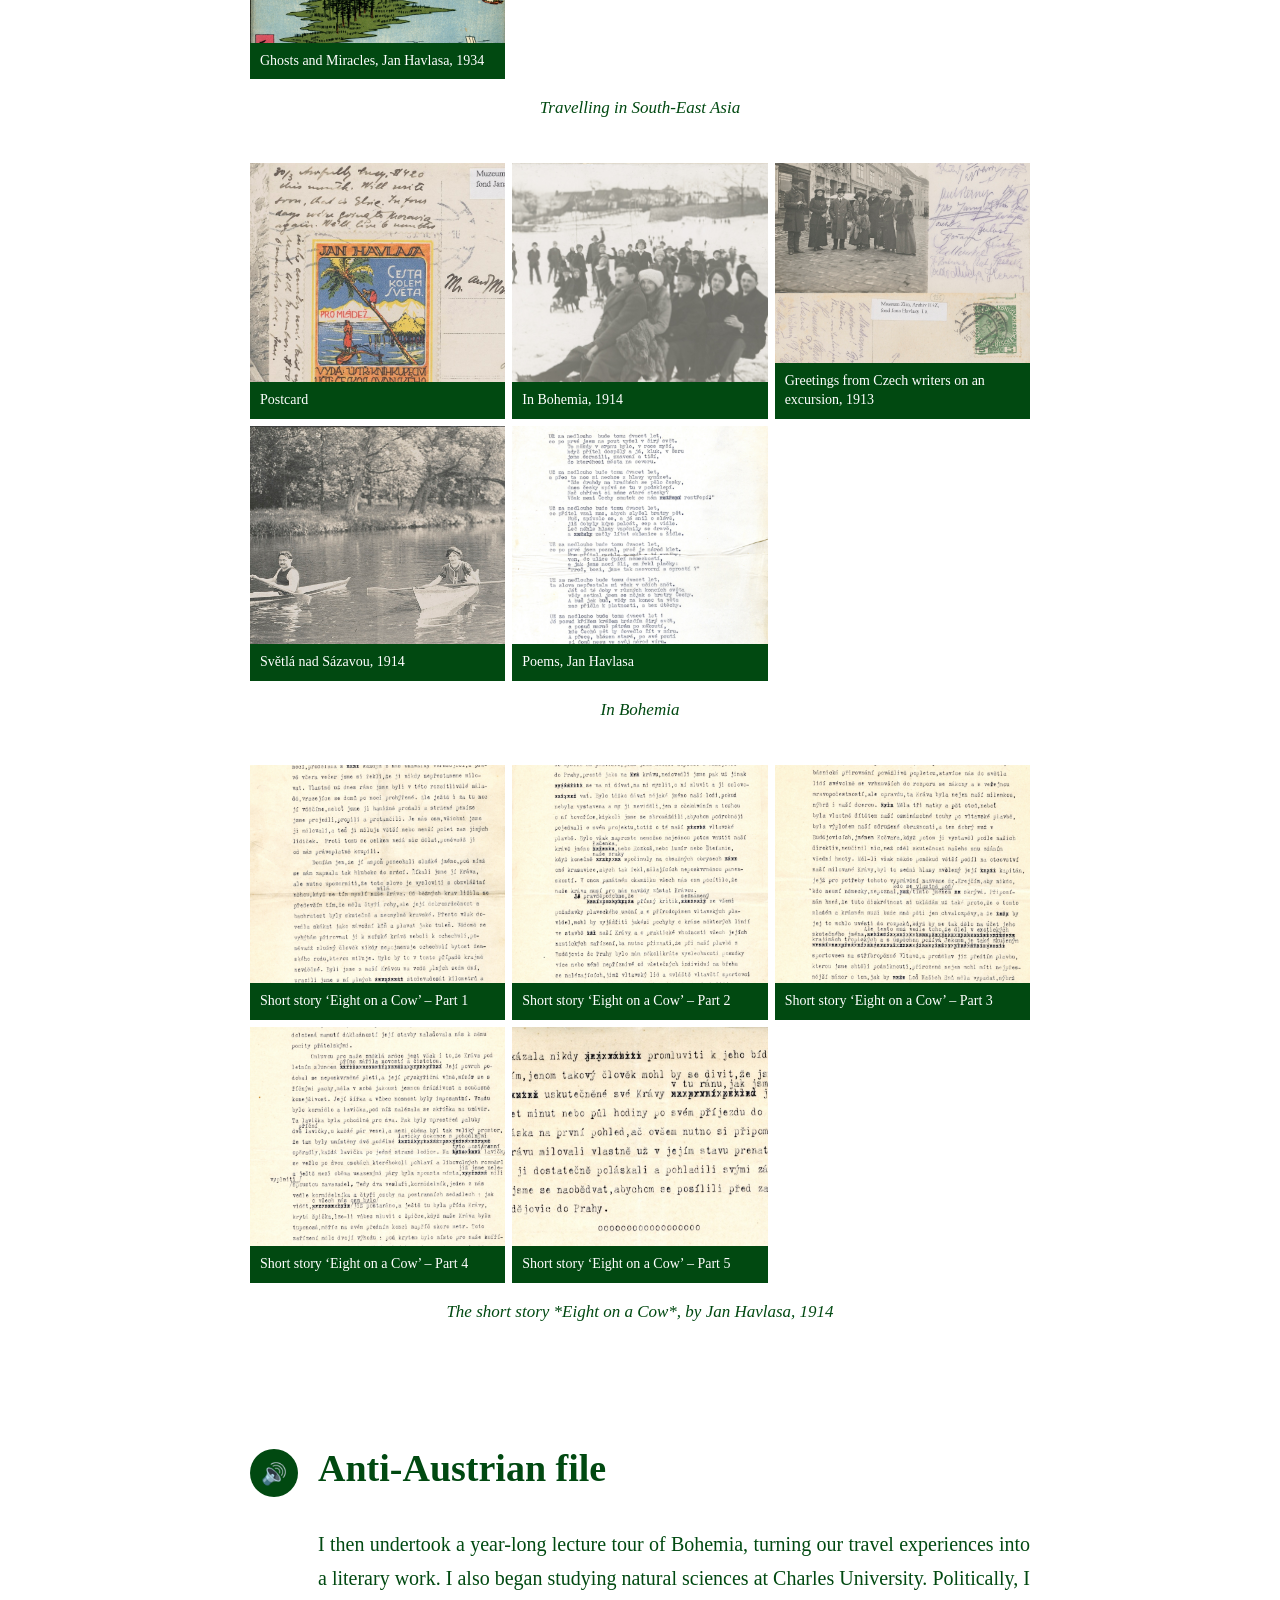
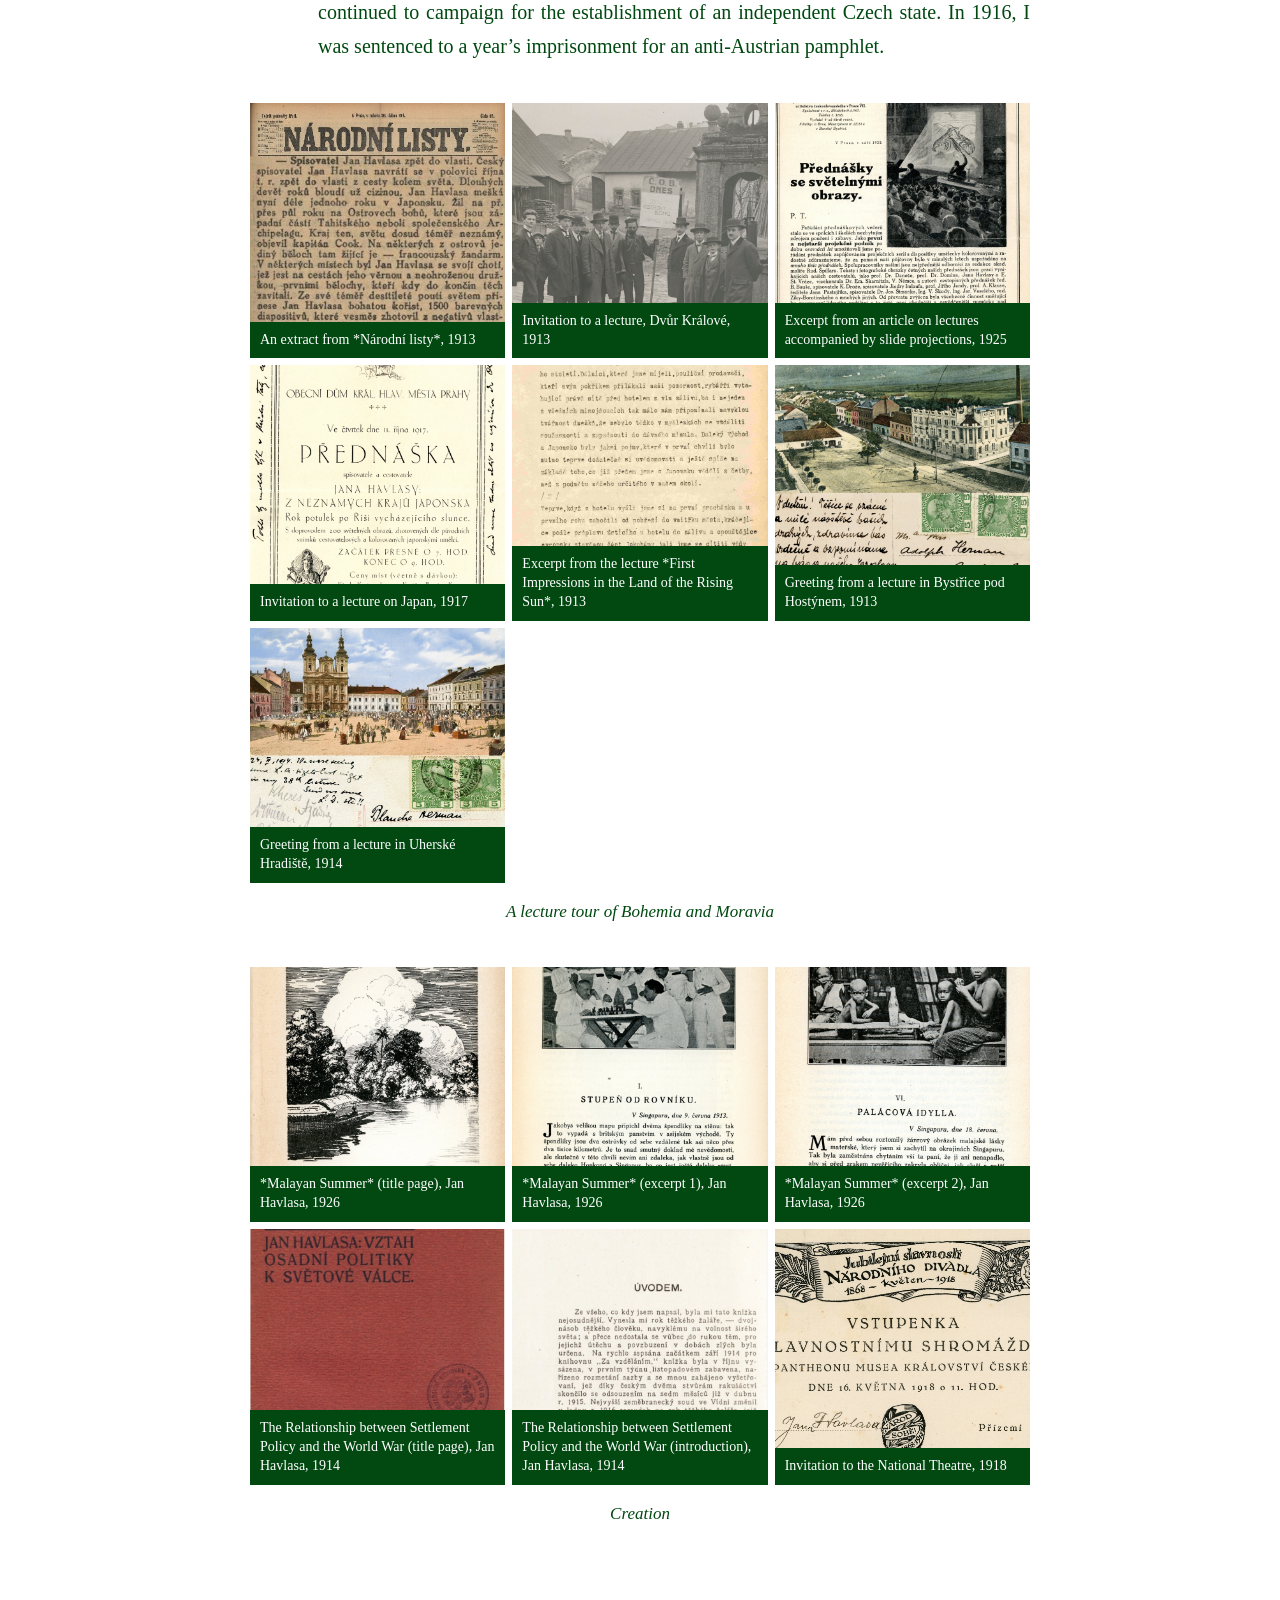
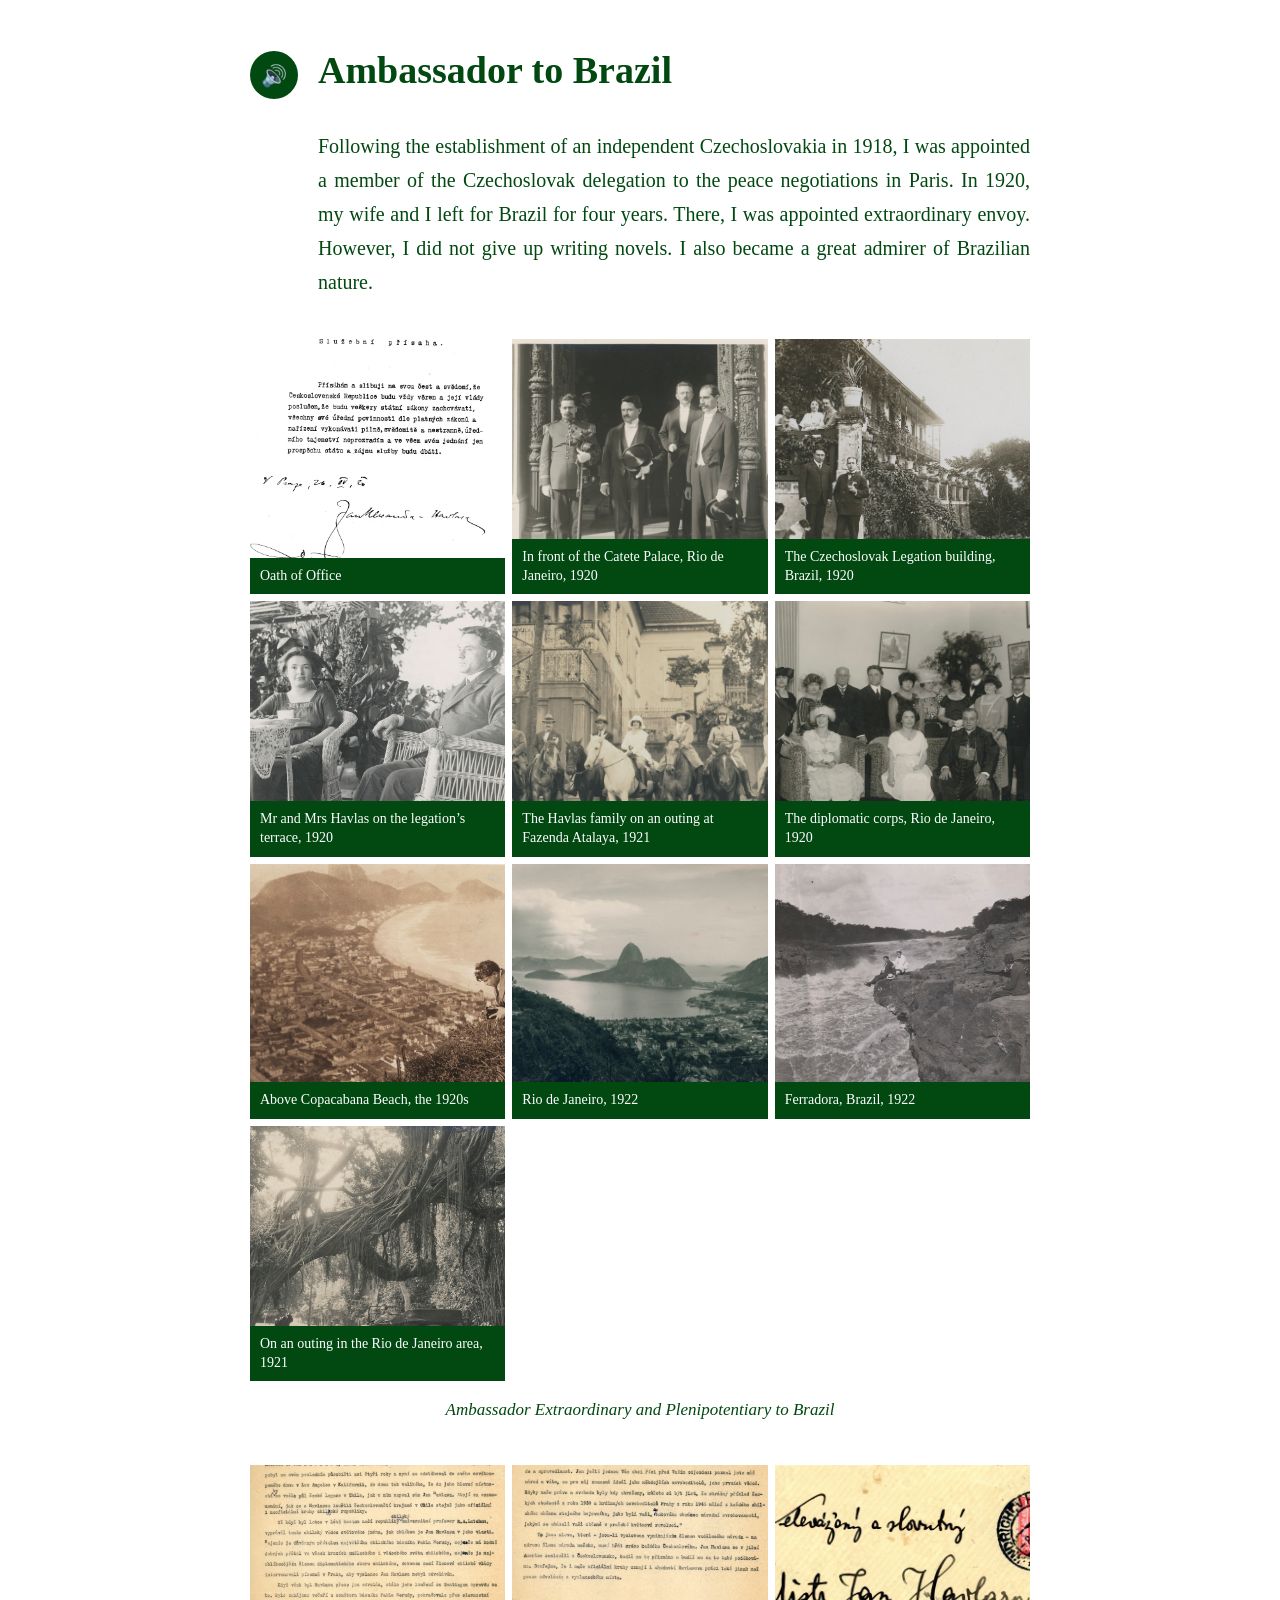
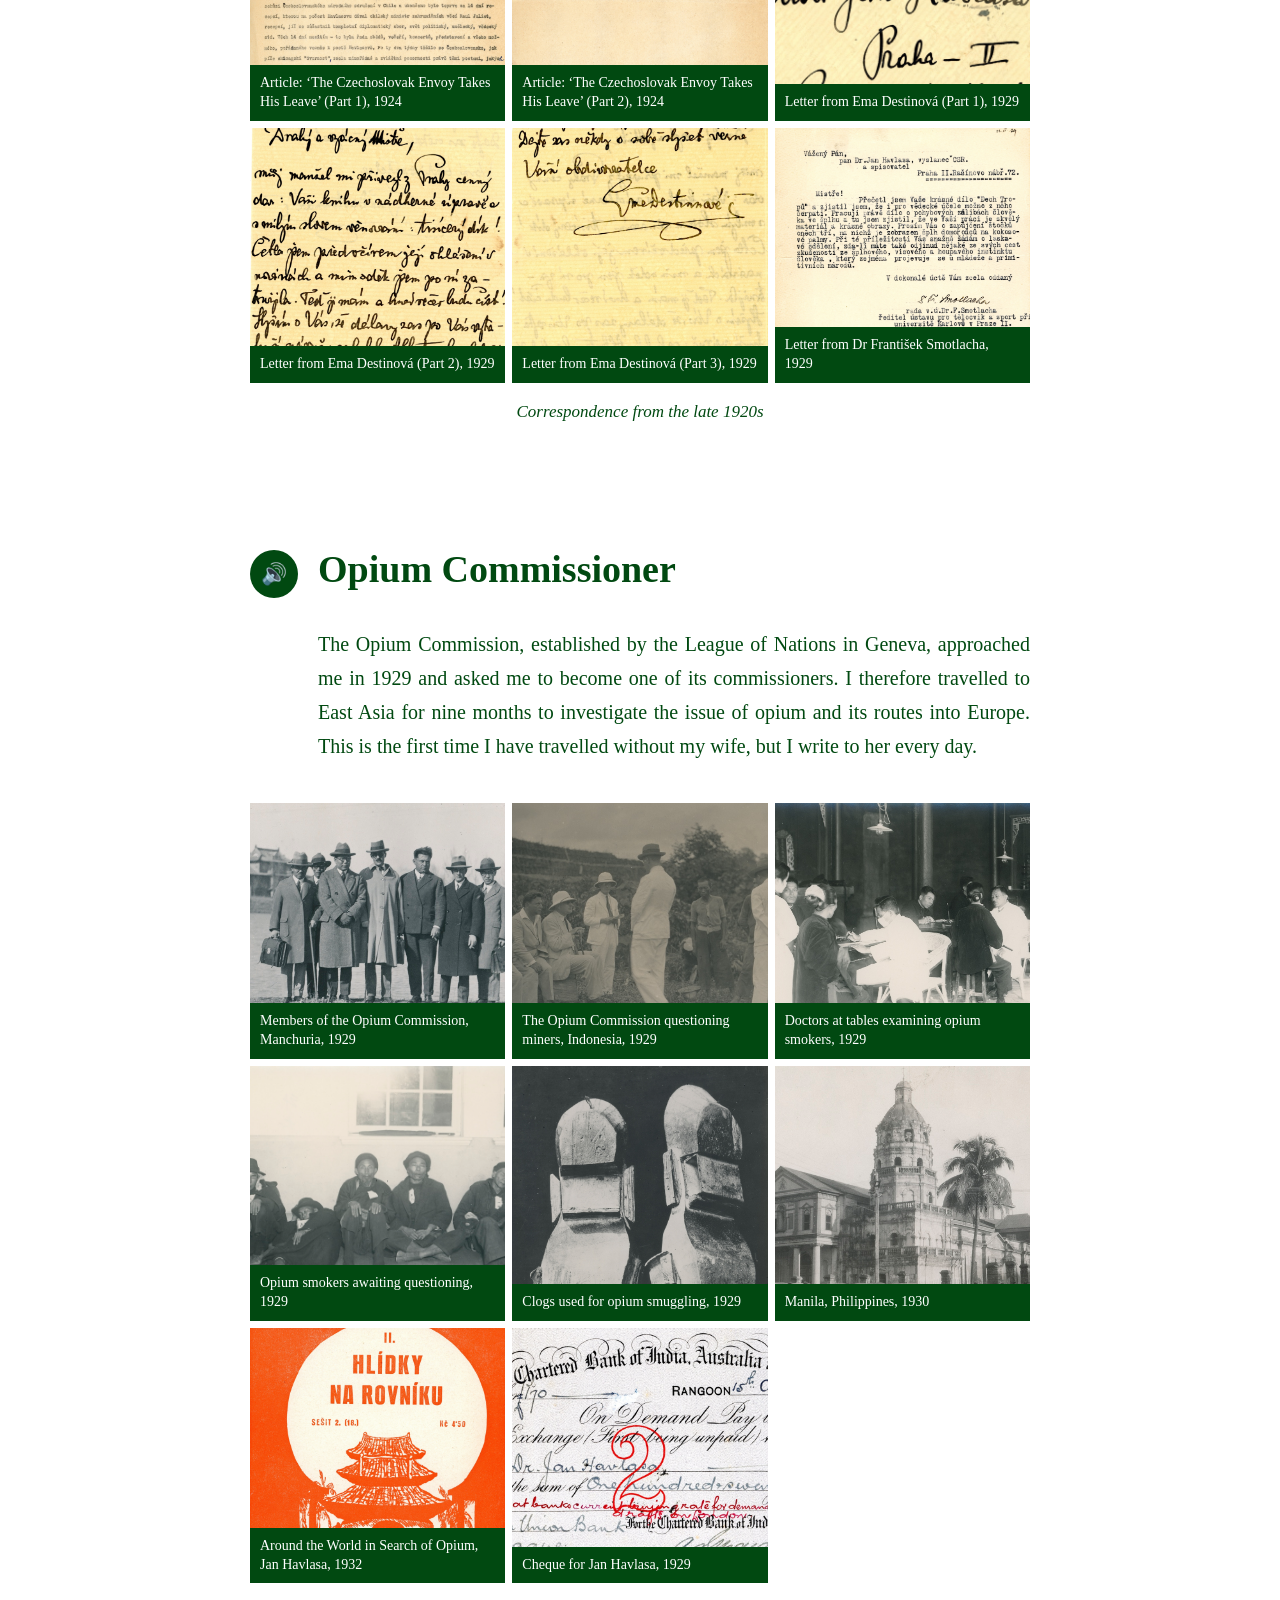
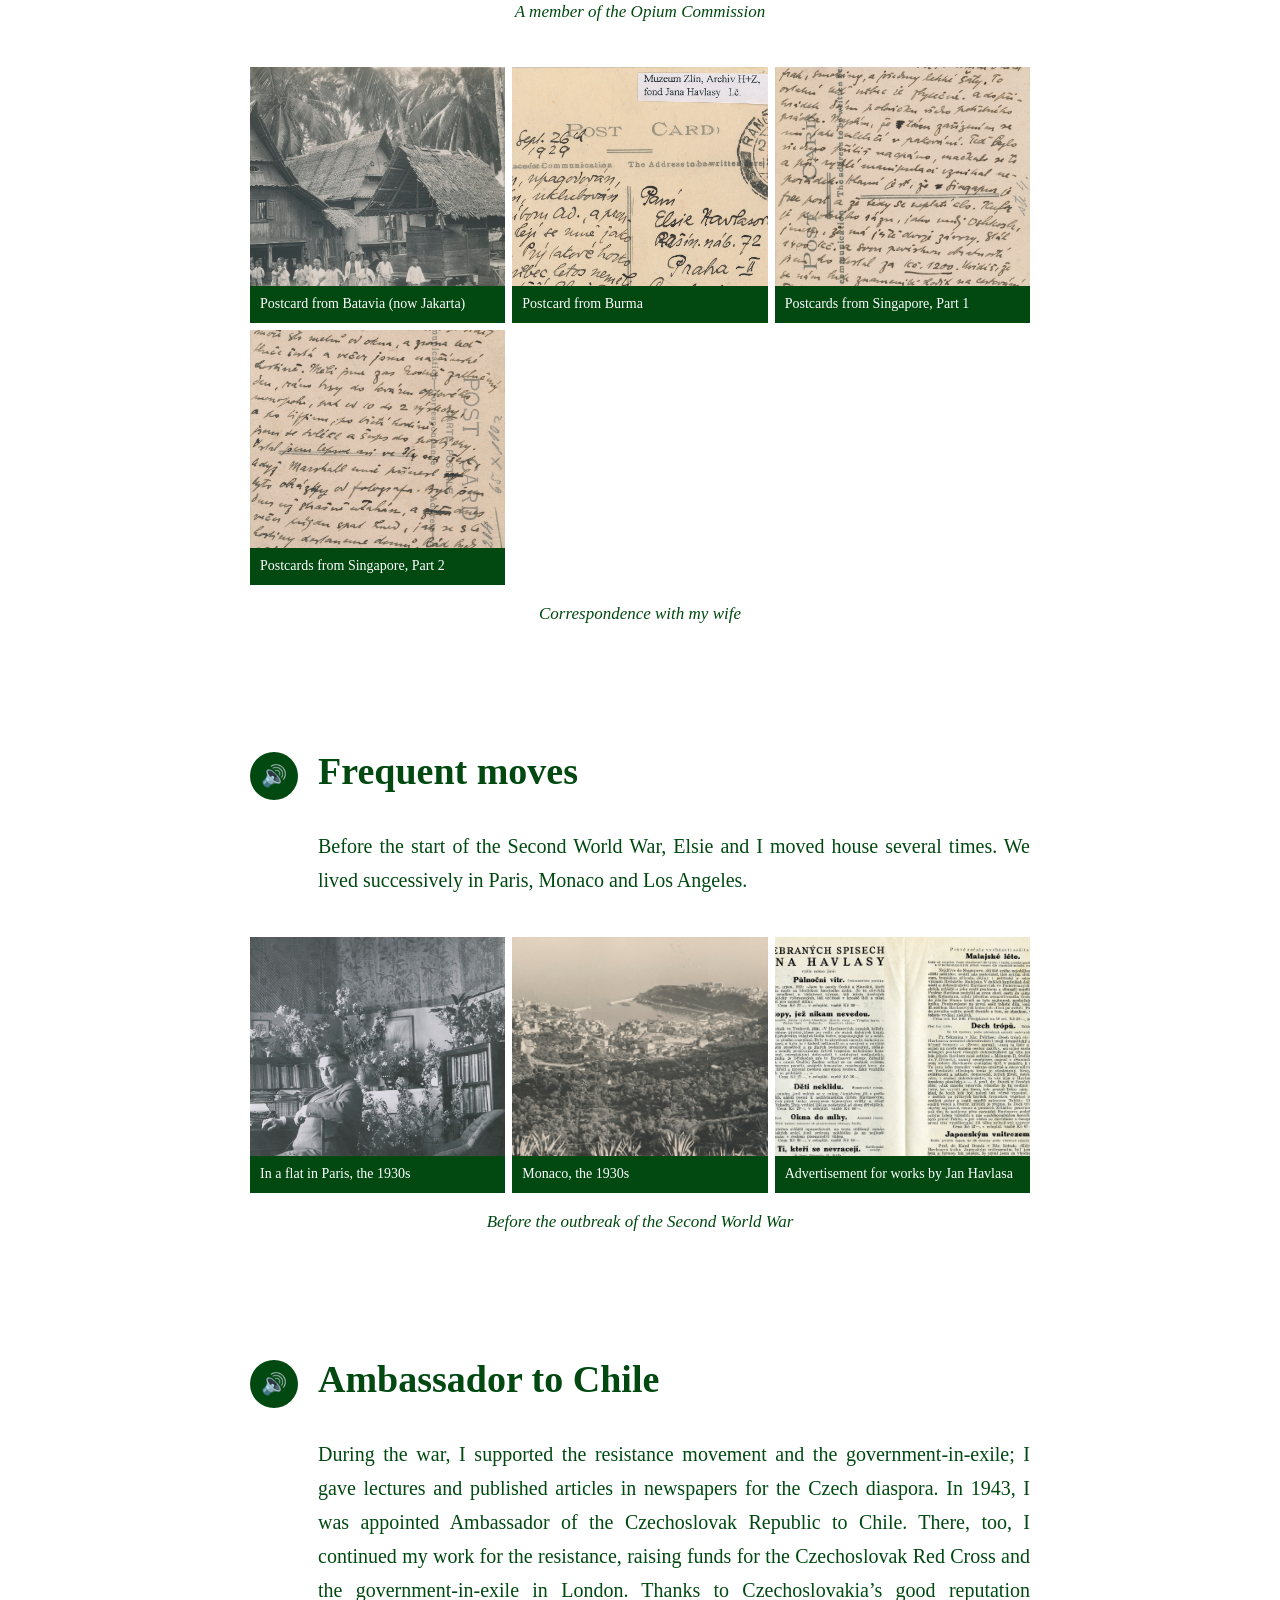
==== commit 2fe46d75: "fotogalerie" ====
--- a/english.html
+++ b/english.html
@@ -124,13 +124,13 @@
                 <div class="gallery-block"></div>
                     <div class="gallery">
                         <figure><img src="images/text01/1.jpg" alt="Obrázek 1"><figcaption>First Tatra Short Stories (title page), summer 1901</figcaption></figure>
-                        <figure><img src="images/text01/2.png" alt="Obrázek 2"><figcaption>Excerpt from the short story ‘Sea, Sea’ – First Tatra Short Stories, 1903–1904</figcaption></figure>
+                        <figure><img src="images/text01/2.jpg" alt="Obrázek 2"><figcaption>Excerpt from the short story ‘Sea, Sea’ – First Tatra Short Stories, 1903–1904</figcaption></figure>
                         <figure><img src="images/text01/3.jpg" alt="Obrázek 3"><figcaption>Kobzáň’s Mountain Lodge in Podbansko, 1901–1904</figcaption></figure>
                         <figure><img src="images/text01/4.jpg" alt="Obrázek 4"><figcaption>Jan Havlasa’s literary earnings, 1901–1902</figcaption></figure>
-                        <figure><img src="images/text02/1.jpg" alt="Obrázek 5"><figcaption>Postcard from Saint Louis, 1904</figcaption></figure>
-                        <figure><img src="images/text02/2.jpg" alt="Obrázek 6"><figcaption>The World’s Fair in Saint Louis, 1904</figcaption></figure>
-                        <figure><img src="images/text02/3.png" alt="Obrázek 7"><figcaption>The poem ‘The Clang of Sabres’, 1904</figcaption></figure>
-                        <figure><img src="images/text02/4.jpg" alt="Obrázek 8"><figcaption>An article by Jan Havlasa, 1905</figcaption></figure>
+                        <figure><img src="images/text01/5.jpg" alt="Obrázek 5"><figcaption>Postcard from Saint Louis, 1904</figcaption></figure>
+                        <figure><img src="images/text01/6.jpg" alt="Obrázek 6"><figcaption>The World’s Fair in Saint Louis, 1904</figcaption></figure>
+                        <figure><img src="images/text01/7.jpg" alt="Obrázek 7"><figcaption>The poem ‘The Clang of Sabres’, 1904</figcaption></figure>
+                        <figure><img src="images/text01/8.jpg" alt="Obrázek 8"><figcaption>An article by Jan Havlasa, 1905</figcaption></figure>
                     </div>
 
                     <div class="gallery-title">
@@ -173,11 +173,11 @@
 
                 <div class="gallery-block"></div>
                     <div class="gallery">
-                        <figure><img src="images/text01/1.jpg" alt="Obrázek 1"><figcaption>By a postbox on the prairie</figcaption></figure>
-                        <figure><img src="images/text01/2.png" alt="Obrázek 2"><figcaption>Compatriots in Nebraska, late 19th century</figcaption></figure>
-                        <figure><img src="images/text01/3.jpg" alt="Obrázek 3"><figcaption>On Santa Monica Beach, 1906</figcaption></figure>
-                        <figure><img src="images/text01/4.jpg" alt="Obrázek 4"><figcaption>Travelling across the USA, 1905–1906</figcaption></figure>
-                        <figure><img src="images/text02/1.jpg" alt="Obrázek 5"><figcaption>Postcard: University of Nebraska, 1909</figcaption></figure>
+                        <figure><img src="images/text02/1.jpg" alt="Obrázek 1"><figcaption>By a postbox on the prairie</figcaption></figure>
+                        <figure><img src="images/text02/2.jpg" alt="Obrázek 2"><figcaption>Compatriots in Nebraska, late 19th century</figcaption></figure>
+                        <figure><img src="images/text02/3.jpg" alt="Obrázek 3"><figcaption>On Santa Monica Beach, 1906</figcaption></figure>
+                        <figure><img src="images/text02/4.jpg" alt="Obrázek 4"><figcaption>Travelling across the USA, 1905–1906</figcaption></figure>
+                        <figure><img src="images/text02/5.jpg" alt="Obrázek 5"><figcaption>Postcard: University of Nebraska, 1909</figcaption></figure>
                     </div>
 
                     <div class="gallery-title">
@@ -187,10 +187,10 @@
 
                 <div class="gallery-block"></div>
                     <div class="gallery">
-                        <figure><img src="images/text01/1.jpg" alt="Obrázek 1"><figcaption>Blooming nopales, caption</figcaption></figure>
-                        <figure><img src="images/text01/2.png" alt="Obrázek 2"><figcaption>Blooming nopales, excerpt 1</figcaption></figure>
-                        <figure><img src="images/text01/3.jpg" alt="Obrázek 3"><figcaption>Blooming nopales, excerpt 2</figcaption></figure>
-                        <figure><img src="images/text01/4.jpg" alt="Obrázek 4"><figcaption>Blooming nopales, excerpt 3</figcaption></figure>
+                        <figure><img src="images/text02/6.jpg" alt="Obrázek 1"><figcaption>Blooming nopales, caption</figcaption></figure>
+                        <figure><img src="images/text02/7.jpg" alt="Obrázek 2"><figcaption>Blooming nopales, excerpt 1</figcaption></figure>
+                        <figure><img src="images/text02/8.jpg" alt="Obrázek 3"><figcaption>Blooming nopales, excerpt 2</figcaption></figure>
+                        <figure><img src="images/text02/9.jpg" alt="Obrázek 4"><figcaption>Blooming nopales, excerpt 3</figcaption></figure>
                     </div>
 
                     <div class="gallery-title">
@@ -225,15 +225,15 @@
 
                 <div class="gallery-block"></div>
                     <div class="gallery">
-                        <figure><img src="images/text01/1.jpg" alt="Obrázek 1"><figcaption>Postcard from Los Angeles, 1910</figcaption></figure>
-                        <figure><img src="images/text01/2.png" alt="Obrázek 2"><figcaption>Aviation Day, Los Angeles, 1910</figcaption></figure>
-                        <figure><img src="images/text01/3.jpg" alt="Obrázek 3"><figcaption>With Adolf Herman’s family, 1907</figcaption></figure>
-                        <figure><img src="images/text01/4.jpg" alt="Obrázek 4"><figcaption>A trip to Elysian Park, 1910</figcaption></figure>
-                        <figure><img src="images/text02/1.jpg" alt="Obrázek 5"><figcaption>A trip to Arizona with the Herman family, 1910</figcaption></figure>
-                        <figure><img src="images/text02/2.jpg" alt="Obrázek 6"><figcaption>In the Land of Eternal Spring, 1909</figcaption></figure>
-                        <figure><img src="images/text02/3.png" alt="Obrázek 7"><figcaption>Jan and Elsie in front of their house in Los Angeles, 1909</figcaption></figure>
-                        <figure><img src="images/text02/4.jpg" alt="Obrázek 8"><figcaption>The newlyweds, the Havlas family, 1910</figcaption></figure>
-                        <figure><img src="images/text02/4.jpg" alt="Obrázek 9"><figcaption>Studio portrait, 1910</figcaption></figure>
+                        <figure><img src="images/text03/1.jpg" alt="Obrázek 1"><figcaption>Postcard from Los Angeles, 1910</figcaption></figure>
+                        <figure><img src="images/text03/2.jpg" alt="Obrázek 2"><figcaption>Aviation Day, Los Angeles, 1910</figcaption></figure>
+                        <figure><img src="images/text03/3.jpg" alt="Obrázek 3"><figcaption>With Adolf Herman’s family, 1907</figcaption></figure>
+                        <figure><img src="images/text03/4.jpg" alt="Obrázek 4"><figcaption>A trip to Elysian Park, 1910</figcaption></figure>
+                        <figure><img src="images/text03/5.jpg" alt="Obrázek 5"><figcaption>A trip to Arizona with the Herman family, 1910</figcaption></figure>
+                        <figure><img src="images/text03/6.jpg" alt="Obrázek 6"><figcaption>In the Land of Eternal Spring, 1909</figcaption></figure>
+                        <figure><img src="images/text03/7.jpg" alt="Obrázek 7"><figcaption>Jan and Elsie in front of their house in Los Angeles, 1909</figcaption></figure>
+                        <figure><img src="images/text03/8.jpg" alt="Obrázek 8"><figcaption>The newlyweds, the Havlas family, 1910</figcaption></figure>
+                        <figure><img src="images/text03/9.jpg" alt="Obrázek 9"><figcaption>Studio portrait, 1910</figcaption></figure>
                     </div>
 
                     <div class="gallery-title">
@@ -265,14 +265,14 @@
 
                 <div class="gallery-block"></div>
                     <div class="gallery">
-                        <figure><img src="images/text01/1.jpg" alt="Obrázek 1"><figcaption>A Tahitian family of a French civil servant, 1910</figcaption></figure>
-                        <figure><img src="images/text01/2.png" alt="Obrázek 2"><figcaption>Tahiti, 1910</figcaption></figure>
-                        <figure><img src="images/text01/3.jpg" alt="Obrázek 3"><figcaption>Tahiti, Jan Havlasa with a Kodak camera, 1910</figcaption></figure>
-                        <figure><img src="images/text01/4.jpg" alt="Obrázek 4"><figcaption>The island of Moorea, Tahiti, 1910</figcaption></figure>
-                        <figure><img src="images/text02/1.jpg" alt="Obrázek 5"><figcaption>The island of Taha’a, 1910</figcaption></figure>
-                        <figure><img src="images/text02/2.jpg" alt="Obrázek 6"><figcaption>Journey across Tahiti to Lake Vaihiria, 1910</figcaption></figure>
-                        <figure><img src="images/text02/3.png" alt="Obrázek 7"><figcaption>Postcard from Tahiti, painting by Antonín Bruner, 1917</figcaption></figure>
-                        <figure><img src="images/text02/4.jpg" alt="Obrázek 8"><figcaption>The Abyss of Pleasure, Jan Havlasa, 1929</figcaption></figure>
+                        <figure><img src="images/text04/1.jpg" alt="Obrázek 1"><figcaption>A Tahitian family of a French civil servant, 1910</figcaption></figure>
+                        <figure><img src="images/text04/2.jpg" alt="Obrázek 2"><figcaption>Tahiti, 1910</figcaption></figure>
+                        <figure><img src="images/text04/3.jpg" alt="Obrázek 3"><figcaption>Tahiti, Jan Havlasa with a Kodak camera, 1910</figcaption></figure>
+                        <figure><img src="images/text04/4.jpg" alt="Obrázek 4"><figcaption>The island of Moorea, Tahiti, 1910</figcaption></figure>
+                        <figure><img src="images/text04/5.jpg" alt="Obrázek 5"><figcaption>The island of Taha’a, 1910</figcaption></figure>
+                        <figure><img src="images/text04/6.jpg" alt="Obrázek 6"><figcaption>Journey across Tahiti to Lake Vaihiria, 1910</figcaption></figure>
+                        <figure><img src="images/text04/7.jpg" alt="Obrázek 7"><figcaption>Postcard from Tahiti, painting by Antonín Bruner, 1917</figcaption></figure>
+                        <figure><img src="images/text04/8.jpg" alt="Obrázek 8"><figcaption>The Abyss of Pleasure, Jan Havlasa, 1929</figcaption></figure>
                     </div>
 
                     <div class="gallery-title">
@@ -282,11 +282,11 @@
 
                 <div class="gallery-block"></div>
                     <div class="gallery">
-                        <figure><img src="images/text01/1.jpg" alt="Obrázek 1"><figcaption>Excerpt from a lecture</figcaption></figure>
-                        <figure><img src="images/text01/2.png" alt="Obrázek 2"><figcaption>Excerpt from a lecture</figcaption></figure>
-                        <figure><img src="images/text01/3.jpg" alt="Obrázek 3"><figcaption>Excerpt from a lecture</figcaption></figure>
-                        <figure><img src="images/text01/4.jpg" alt="Obrázek 4"><figcaption>Excerpt from a lecture</figcaption></figure>
-                        <figure><img src="images/text02/1.jpg" alt="Obrázek 5"><figcaption>Excerpt from a lecture</figcaption></figure>
+                        <figure><img src="images/text04/9.jpg" alt="Obrázek 1"><figcaption>Excerpt from a lecture</figcaption></figure>
+                        <figure><img src="images/text04/10.jpg" alt="Obrázek 2"><figcaption>Excerpt from a lecture</figcaption></figure>
+                        <figure><img src="images/text04/11.jpg" alt="Obrázek 3"><figcaption>Excerpt from a lecture</figcaption></figure>
+                        <figure><img src="images/text04/12.jpg" alt="Obrázek 4"><figcaption>Excerpt from a lecture</figcaption></figure>
+                        <figure><img src="images/text04/13.jpg" alt="Obrázek 5"><figcaption>Excerpt from a lecture</figcaption></figure>
                     </div>
 
                     <div class="gallery-title">
@@ -320,16 +320,16 @@
 
                 <div class="gallery-block"></div>
                     <div class="gallery">
-                        <figure><img src="images/text01/1.jpg" alt="Obrázek 1"><figcaption>On board the Persia en route to China and Japan, 1912</figcaption></figure>
-                        <figure><img src="images/text01/2.png" alt="Obrázek 2"><figcaption>At the rim of the crater of Mount Fuji, 1912</figcaption></figure>
-                        <figure><img src="images/text01/3.jpg" alt="Obrázek 3"><figcaption>At his desk in Yokohama, 1912</figcaption></figure>
-                        <figure><img src="images/text01/4.jpg" alt="Obrázek 4"><figcaption>The Havlas family in the window of a Japanese country hotel, 1912</figcaption></figure>
-                        <figure><img src="images/text02/1.jpg" alt="Obrázek 5"><figcaption>Mount Nokogiri, Japan, 1912</figcaption></figure>
-                        <figure><img src="images/text02/2.jpg" alt="Obrázek 6"><figcaption>Article in the magazine Světozor, Jan Havlasa, 1927</figcaption></figure>
-                        <figure><img src="images/text02/3.png" alt="Obrázek 7"><figcaption>India, 1913</figcaption></figure>
-                        <figure><img src="images/text02/4.jpg" alt="Obrázek 8"><figcaption>Shanghai, China, 1913</figcaption></figure>
-                        <figure><img src="images/text02/3.png" alt="Obrázek 9"><figcaption>A Shattered Rainbow, Jan Havlasa, 1932</figcaption></figure>
-                        <figure><img src="images/text02/4.jpg" alt="Obrázek 10"><figcaption>Ghosts and Miracles, Jan Havlasa, 1934</figcaption></figure>
+                        <figure><img src="images/text05/1.jpg" alt="Obrázek 1"><figcaption>On board the Persia en route to China and Japan, 1912</figcaption></figure>
+                        <figure><img src="images/text05/2.jpg" alt="Obrázek 2"><figcaption>At the rim of the crater of Mount Fuji, 1912</figcaption></figure>
+                        <figure><img src="images/text05/3.jpg" alt="Obrázek 3"><figcaption>At his desk in Yokohama, 1912</figcaption></figure>
+                        <figure><img src="images/text05/4.jpg" alt="Obrázek 4"><figcaption>The Havlas family in the window of a Japanese country hotel, 1912</figcaption></figure>
+                        <figure><img src="images/text05/5.jpg" alt="Obrázek 5"><figcaption>Mount Nokogiri, Japan, 1912</figcaption></figure>
+                        <figure><img src="images/text05/6.jpg" alt="Obrázek 6"><figcaption>Article in the magazine Světozor, Jan Havlasa, 1927</figcaption></figure>
+                        <figure><img src="images/text05/7.jpg" alt="Obrázek 7"><figcaption>India, 1913</figcaption></figure>
+                        <figure><img src="images/text05/8.jpg" alt="Obrázek 8"><figcaption>Shanghai, China, 1913</figcaption></figure>
+                        <figure><img src="images/text05/9.jpg" alt="Obrázek 9"><figcaption>A Shattered Rainbow, Jan Havlasa, 1932</figcaption></figure>
+                        <figure><img src="images/text05/10.jpg" alt="Obrázek 10"><figcaption>Ghosts and Miracles, Jan Havlasa, 1934</figcaption></figure>
                     </div>
 
                     <div class="gallery-title">
@@ -339,11 +339,11 @@
 
                 <div class="gallery-block"></div>
                     <div class="gallery">
-                        <figure><img src="images/text01/1.jpg" alt="Obrázek 1"><figcaption>Postcard</figcaption></figure>
-                        <figure><img src="images/text01/2.png" alt="Obrázek 2"><figcaption>In Bohemia, 1914</figcaption></figure>
-                        <figure><img src="images/text01/3.jpg" alt="Obrázek 3"><figcaption>Greetings from Czech writers on an excursion, 1913</figcaption></figure>
-                        <figure><img src="images/text01/4.jpg" alt="Obrázek 4"><figcaption>Světlá nad Sázavou, 1914</figcaption></figure>
-                        <figure><img src="images/text02/1.jpg" alt="Obrázek 5"><figcaption>Poems, Jan Havlasa</figcaption></figure>
+                        <figure><img src="images/text05/11.jpg" alt="Obrázek 1"><figcaption>Postcard</figcaption></figure>
+                        <figure><img src="images/text05/12.jpg" alt="Obrázek 2"><figcaption>In Bohemia, 1914</figcaption></figure>
+                        <figure><img src="images/text05/13.jpg" alt="Obrázek 3"><figcaption>Greetings from Czech writers on an excursion, 1913</figcaption></figure>
+                        <figure><img src="images/text05/14.jpg" alt="Obrázek 4"><figcaption>Světlá nad Sázavou, 1914</figcaption></figure>
+                        <figure><img src="images/text05/15.jpg" alt="Obrázek 5"><figcaption>Poems, Jan Havlasa</figcaption></figure>
                     </div>
 
                     <div class="gallery-title">
@@ -353,11 +353,11 @@
 
                 <div class="gallery-block"></div>
                     <div class="gallery">
-                        <figure><img src="images/text01/1.jpg" alt="Obrázek 1"><figcaption>Short story ‘Eight on a Cow’ – Part 1</figcaption></figure>
-                        <figure><img src="images/text01/2.png" alt="Obrázek 2"><figcaption>Short story ‘Eight on a Cow’ – Part 2</figcaption></figure>
-                        <figure><img src="images/text01/3.jpg" alt="Obrázek 3"><figcaption>Short story ‘Eight on a Cow’ – Part 3</figcaption></figure>
-                        <figure><img src="images/text01/4.jpg" alt="Obrázek 4"><figcaption>Short story ‘Eight on a Cow’ – Part 4</figcaption></figure>
-                        <figure><img src="images/text02/1.jpg" alt="Obrázek 5"><figcaption>Short story ‘Eight on a Cow’ – Part 5</figcaption></figure>
+                        <figure><img src="images/text05/16.jpg" alt="Obrázek 1"><figcaption>Short story ‘Eight on a Cow’ – Part 1</figcaption></figure>
+                        <figure><img src="images/text05/17.jpg" alt="Obrázek 2"><figcaption>Short story ‘Eight on a Cow’ – Part 2</figcaption></figure>
+                        <figure><img src="images/text05/18.jpg" alt="Obrázek 3"><figcaption>Short story ‘Eight on a Cow’ – Part 3</figcaption></figure>
+                        <figure><img src="images/text05/19.jpg" alt="Obrázek 4"><figcaption>Short story ‘Eight on a Cow’ – Part 4</figcaption></figure>
+                        <figure><img src="images/text05/20.jpg" alt="Obrázek 5"><figcaption>Short story ‘Eight on a Cow’ – Part 5</figcaption></figure>
                     </div>
 
                     <div class="gallery-title">
@@ -390,13 +390,13 @@
 
                 <div class="gallery-block"></div>
                     <div class="gallery">
-                        <figure><img src="images/text01/1.jpg" alt="Obrázek 1"><figcaption>An extract from *Národní listy*, 1913</figcaption></figure>
-                        <figure><img src="images/text01/2.png" alt="Obrázek 2"><figcaption>Invitation to a lecture, Dvůr Králové, 1913</figcaption></figure>
-                        <figure><img src="images/text01/3.jpg" alt="Obrázek 3"><figcaption>Excerpt from an article on lectures accompanied by slide projections, 1925</figcaption></figure>
-                        <figure><img src="images/text01/4.jpg" alt="Obrázek 4"><figcaption>Invitation to a lecture on Japan, 1917</figcaption></figure>
-                        <figure><img src="images/text02/1.jpg" alt="Obrázek 5"><figcaption>Excerpt from the lecture *First Impressions in the Land of the Rising Sun*, 1913</figcaption></figure>
-                        <figure><img src="images/text02/2.jpg" alt="Obrázek 6"><figcaption>Greeting from a lecture in Bystřice pod Hostýnem, 1913</figcaption></figure>
-                        <figure><img src="images/text02/3.png" alt="Obrázek 7"><figcaption>Greeting from a lecture in Uherské Hradiště, 1914</figcaption></figure>
+                        <figure><img src="images/text06/1.jpg" alt="Obrázek 1"><figcaption>An extract from *Národní listy*, 1913</figcaption></figure>
+                        <figure><img src="images/text06/2.jpg" alt="Obrázek 2"><figcaption>Invitation to a lecture, Dvůr Králové, 1913</figcaption></figure>
+                        <figure><img src="images/text06/3.jpg" alt="Obrázek 3"><figcaption>Excerpt from an article on lectures accompanied by slide projections, 1925</figcaption></figure>
+                        <figure><img src="images/text06/4.jpg" alt="Obrázek 4"><figcaption>Invitation to a lecture on Japan, 1917</figcaption></figure>
+                        <figure><img src="images/text06/5.jpg" alt="Obrázek 5"><figcaption>Excerpt from the lecture *First Impressions in the Land of the Rising Sun*, 1913</figcaption></figure>
+                        <figure><img src="images/text06/6.jpg" alt="Obrázek 6"><figcaption>Greeting from a lecture in Bystřice pod Hostýnem, 1913</figcaption></figure>
+                        <figure><img src="images/text06/7.jpg" alt="Obrázek 7"><figcaption>Greeting from a lecture in Uherské Hradiště, 1914</figcaption></figure>
                     </div>
 
                     <div class="gallery-title">
@@ -406,12 +406,12 @@
 
                 <div class="gallery-block"></div>
                     <div class="gallery">
-                        <figure><img src="images/text01/1.jpg" alt="Obrázek 1"><figcaption>*Malayan Summer* (title page), Jan Havlasa, 1926</figcaption></figure>
-                        <figure><img src="images/text01/2.png" alt="Obrázek 2"><figcaption>*Malayan Summer* (excerpt 1), Jan Havlasa, 1926</figcaption></figure>
-                        <figure><img src="images/text01/3.jpg" alt="Obrázek 3"><figcaption>*Malayan Summer* (excerpt 2), Jan Havlasa, 1926</figcaption></figure>
-                        <figure><img src="images/text01/4.jpg" alt="Obrázek 4"><figcaption>The Relationship between Settlement Policy and the World War (title page), Jan Havlasa, 1914</figcaption></figure>
-                        <figure><img src="images/text02/1.jpg" alt="Obrázek 5"><figcaption>The Relationship between Settlement Policy and the World War (introduction), Jan Havlasa, 1914</figcaption></figure>
-                        <figure><img src="images/text02/2.jpg" alt="Obrázek 6"><figcaption>Invitation to the National Theatre, 1918</figcaption></figure>
+                        <figure><img src="images/text06/8.jpg" alt="Obrázek 1"><figcaption>*Malayan Summer* (title page), Jan Havlasa, 1926</figcaption></figure>
+                        <figure><img src="images/text06/9.jpg" alt="Obrázek 2"><figcaption>*Malayan Summer* (excerpt 1), Jan Havlasa, 1926</figcaption></figure>
+                        <figure><img src="images/text06/10.jpg" alt="Obrázek 3"><figcaption>*Malayan Summer* (excerpt 2), Jan Havlasa, 1926</figcaption></figure>
+                        <figure><img src="images/text06/11.jpg" alt="Obrázek 4"><figcaption>The Relationship between Settlement Policy and the World War (title page), Jan Havlasa, 1914</figcaption></figure>
+                        <figure><img src="images/text06/12.jpg" alt="Obrázek 5"><figcaption>The Relationship between Settlement Policy and the World War (introduction), Jan Havlasa, 1914</figcaption></figure>
+                        <figure><img src="images/text06/13.jpg" alt="Obrázek 6"><figcaption>Invitation to the National Theatre, 1918</figcaption></figure>
                     </div>
 
                     <div class="gallery-title">
@@ -444,16 +444,16 @@
 
                 <div class="gallery-block"></div>
                     <div class="gallery">
-                        <figure><img src="images/text01/1.jpg" alt="Obrázek 1"><figcaption>Oath of Office</figcaption></figure>
-                        <figure><img src="images/text01/2.png" alt="Obrázek 2"><figcaption>In front of the Catete Palace, Rio de Janeiro, 1920</figcaption></figure>
-                        <figure><img src="images/text01/3.jpg" alt="Obrázek 3"><figcaption>The Czechoslovak Legation building, Brazil, 1920</figcaption></figure>
-                        <figure><img src="images/text01/4.jpg" alt="Obrázek 4"><figcaption>Mr and Mrs Havlas on the legation’s terrace, 1920</figcaption></figure>
-                        <figure><img src="images/text02/1.jpg" alt="Obrázek 5"><figcaption>The Havlas family on an outing at Fazenda Atalaya, 1921</figcaption></figure>
-                        <figure><img src="images/text02/2.jpg" alt="Obrázek 6"><figcaption>The diplomatic corps, Rio de Janeiro, 1920</figcaption></figure>
-                        <figure><img src="images/text02/3.png" alt="Obrázek 7"><figcaption>Above Copacabana Beach, the 1920s</figcaption></figure>
-                        <figure><img src="images/text02/4.jpg" alt="Obrázek 8"><figcaption>Rio de Janeiro, 1922</figcaption></figure>
-                        <figure><img src="images/text02/3.png" alt="Obrázek 9"><figcaption>Ferradora, Brazil, 1922</figcaption></figure>
-                        <figure><img src="images/text02/4.jpg" alt="Obrázek 10"><figcaption>On an outing in the Rio de Janeiro area, 1921</figcaption></figure>
+                        <figure><img src="images/text07/1.jpg" alt="Obrázek 1"><figcaption>Oath of Office</figcaption></figure>
+                        <figure><img src="images/text07/2.jpg" alt="Obrázek 2"><figcaption>In front of the Catete Palace, Rio de Janeiro, 1920</figcaption></figure>
+                        <figure><img src="images/text07/3.jpg" alt="Obrázek 3"><figcaption>The Czechoslovak Legation building, Brazil, 1920</figcaption></figure>
+                        <figure><img src="images/text07/4.jpg" alt="Obrázek 4"><figcaption>Mr and Mrs Havlas on the legation’s terrace, 1920</figcaption></figure>
+                        <figure><img src="images/text07/5.jpg" alt="Obrázek 5"><figcaption>The Havlas family on an outing at Fazenda Atalaya, 1921</figcaption></figure>
+                        <figure><img src="images/text07/6.jpg" alt="Obrázek 6"><figcaption>The diplomatic corps, Rio de Janeiro, 1920</figcaption></figure>
+                        <figure><img src="images/text07/7.jpg" alt="Obrázek 7"><figcaption>Above Copacabana Beach, the 1920s</figcaption></figure>
+                        <figure><img src="images/text07/8.jpg" alt="Obrázek 8"><figcaption>Rio de Janeiro, 1922</figcaption></figure>
+                        <figure><img src="images/text07/9.jpg" alt="Obrázek 9"><figcaption>Ferradora, Brazil, 1922</figcaption></figure>
+                        <figure><img src="images/text07/10.jpg" alt="Obrázek 10"><figcaption>On an outing in the Rio de Janeiro area, 1921</figcaption></figure>
                     </div>
 
                     <div class="gallery-title">
@@ -463,12 +463,12 @@
 
                 <div class="gallery-block"></div>
                     <div class="gallery">
-                        <figure><img src="images/text01/1.jpg" alt="Obrázek 1"><figcaption>Article: ‘The Czechoslovak Envoy Takes His Leave’ (Part 1), 1924</figcaption></figure>
-                        <figure><img src="images/text01/2.png" alt="Obrázek 2"><figcaption>Article: ‘The Czechoslovak Envoy Takes His Leave’ (Part 2), 1924</figcaption></figure>
-                        <figure><img src="images/text01/3.jpg" alt="Obrázek 3"><figcaption>Letter from Ema Destinová (Part 1), 1929</figcaption></figure>
-                        <figure><img src="images/text01/4.jpg" alt="Obrázek 4"><figcaption>Letter from Ema Destinová (Part 2), 1929</figcaption></figure>
-                        <figure><img src="images/text02/1.jpg" alt="Obrázek 5"><figcaption>Letter from Ema Destinová (Part 3), 1929</figcaption></figure>
-                        <figure><img src="images/text02/2.jpg" alt="Obrázek 6"><figcaption>Letter from Dr František Smotlacha, 1929</figcaption></figure>
+                        <figure><img src="images/text07/11.jpg" alt="Obrázek 1"><figcaption>Article: ‘The Czechoslovak Envoy Takes His Leave’ (Part 1), 1924</figcaption></figure>
+                        <figure><img src="images/text07/12.jpg" alt="Obrázek 2"><figcaption>Article: ‘The Czechoslovak Envoy Takes His Leave’ (Part 2), 1924</figcaption></figure>
+                        <figure><img src="images/text07/13.jpg" alt="Obrázek 3"><figcaption>Letter from Ema Destinová (Part 1), 1929</figcaption></figure>
+                        <figure><img src="images/text07/14.jpg" alt="Obrázek 4"><figcaption>Letter from Ema Destinová (Part 2), 1929</figcaption></figure>
+                        <figure><img src="images/text07/15.jpg" alt="Obrázek 5"><figcaption>Letter from Ema Destinová (Part 3), 1929</figcaption></figure>
+                        <figure><img src="images/text07/16.jpg" alt="Obrázek 6"><figcaption>Letter from Dr František Smotlacha, 1929</figcaption></figure>
                     </div>
 
                     <div class="gallery-title">
@@ -501,14 +501,14 @@
 
                 <div class="gallery-block"></div>
                     <div class="gallery">
-                        <figure><img src="images/text01/1.jpg" alt="Obrázek 1"><figcaption>Members of the Opium Commission, Manchuria, 1929</figcaption></figure>
-                        <figure><img src="images/text01/2.png" alt="Obrázek 2"><figcaption>The Opium Commission questioning miners, Indonesia, 1929</figcaption></figure>
-                        <figure><img src="images/text01/3.jpg" alt="Obrázek 3"><figcaption>Doctors at tables examining opium smokers, 1929</figcaption></figure>
-                        <figure><img src="images/text01/4.jpg" alt="Obrázek 4"><figcaption>Opium smokers awaiting questioning, 1929</figcaption></figure>
-                        <figure><img src="images/text02/1.jpg" alt="Obrázek 5"><figcaption>Clogs used for opium smuggling, 1929</figcaption></figure>
-                        <figure><img src="images/text02/2.jpg" alt="Obrázek 6"><figcaption>Manila, Philippines, 1930</figcaption></figure>
-                        <figure><img src="images/text02/3.png" alt="Obrázek 7"><figcaption>Around the World in Search of Opium, Jan Havlasa, 1932</figcaption></figure>
-                        <figure><img src="images/text02/4.jpg" alt="Obrázek 8"><figcaption>Cheque for Jan Havlasa, 1929</figcaption></figure>
+                        <figure><img src="images/text08/1.jpg" alt="Obrázek 1"><figcaption>Members of the Opium Commission, Manchuria, 1929</figcaption></figure>
+                        <figure><img src="images/text08/2.jpg" alt="Obrázek 2"><figcaption>The Opium Commission questioning miners, Indonesia, 1929</figcaption></figure>
+                        <figure><img src="images/text08/3.jpg" alt="Obrázek 3"><figcaption>Doctors at tables examining opium smokers, 1929</figcaption></figure>
+                        <figure><img src="images/text08/4.jpg" alt="Obrázek 4"><figcaption>Opium smokers awaiting questioning, 1929</figcaption></figure>
+                        <figure><img src="images/text08/5.jpg" alt="Obrázek 5"><figcaption>Clogs used for opium smuggling, 1929</figcaption></figure>
+                        <figure><img src="images/text08/6.jpg" alt="Obrázek 6"><figcaption>Manila, Philippines, 1930</figcaption></figure>
+                        <figure><img src="images/text08/7.jpg" alt="Obrázek 7"><figcaption>Around the World in Search of Opium, Jan Havlasa, 1932</figcaption></figure>
+                        <figure><img src="images/text08/8.jpg" alt="Obrázek 8"><figcaption>Cheque for Jan Havlasa, 1929</figcaption></figure>
                     </div>
 
                     <div class="gallery-title">
@@ -518,10 +518,10 @@
 
                 <div class="gallery-block"></div>
                     <div class="gallery">
-                        <figure><img src="images/text01/1.jpg" alt="Obrázek 1"><figcaption>Postcard from Batavia (now Jakarta)</figcaption></figure>
-                        <figure><img src="images/text01/2.png" alt="Obrázek 2"><figcaption>Postcard from Burma</figcaption></figure>
-                        <figure><img src="images/text01/3.jpg" alt="Obrázek 3"><figcaption>Postcards from Singapore, Part 1</figcaption></figure>
-                        <figure><img src="images/text01/4.jpg" alt="Obrázek 4"><figcaption>Postcards from Singapore, Part 2</figcaption></figure>
+                        <figure><img src="images/text08/9.jpg" alt="Obrázek 1"><figcaption>Postcard from Batavia (now Jakarta)</figcaption></figure>
+                        <figure><img src="images/text08/10.jpg" alt="Obrázek 2"><figcaption>Postcard from Burma</figcaption></figure>
+                        <figure><img src="images/text08/11.jpg" alt="Obrázek 3"><figcaption>Postcards from Singapore, Part 1</figcaption></figure>
+                        <figure><img src="images/text08/12.jpg" alt="Obrázek 4"><figcaption>Postcards from Singapore, Part 2</figcaption></figure>
                     </div>
 
                     <div class="gallery-title">
@@ -552,9 +552,9 @@
 
                 <div class="gallery-block"></div>
                     <div class="gallery">
-                        <figure><img src="images/text01/1.jpg" alt="Obrázek 1"><figcaption>In a flat in Paris, the 1930s</figcaption></figure>
-                        <figure><img src="images/text01/2.png" alt="Obrázek 2"><figcaption>Monaco, the 1930s</figcaption></figure>
-                        <figure><img src="images/text01/3.jpg" alt="Obrázek 3"><figcaption>Advertisement for works by Jan Havlasa</figcaption></figure>
+                        <figure><img src="images/text09/1.jpg" alt="Obrázek 1"><figcaption>In a flat in Paris, the 1930s</figcaption></figure>
+                        <figure><img src="images/text09/2.jpg" alt="Obrázek 2"><figcaption>Monaco, the 1930s</figcaption></figure>
+                        <figure><img src="images/text09/3.jpg" alt="Obrázek 3"><figcaption>Advertisement for works by Jan Havlasa</figcaption></figure>
                     </div>
 
                     <div class="gallery-title">
@@ -590,15 +590,15 @@
 
                 <div class="gallery-block"></div>
                     <div class="gallery">
-                        <figure><img src="images/text01/1.jpg" alt="Obrázek 1"><figcaption>With the President of Chile, 1943</figcaption></figure>
-                        <figure><img src="images/text01/2.png" alt="Obrázek 2"><figcaption>Santiago de Chile, 1943</figcaption></figure>
-                        <figure><img src="images/text01/3.jpg" alt="Obrázek 3"><figcaption>The border between Argentina and Chile, 1943–1947</figcaption></figure>
-                        <figure><img src="images/text01/4.jpg" alt="Obrázek 4"><figcaption>Lake and Villarica Volcano, Chile, 1943–1947</figcaption></figure>
-                        <figure><img src="images/text02/1.jpg" alt="Obrázek 5"><figcaption>Speech on the occasion of Edvard Beneš’s 60th birthday, 1944</figcaption></figure>
-                        <figure><img src="images/text02/2.jpg" alt="Obrázek 6"><figcaption>Lidice Park, Santiago de Chile, 1944</figcaption></figure>
-                        <figure><img src="images/text02/3.png" alt="Obrázek 7"><figcaption>Lidice Park, Santiago de Chile, 1944</figcaption></figure>
-                        <figure><img src="images/text02/4.jpg" alt="Obrázek 8"><figcaption>Diplomatic corps, Santiago de Chile, 1943–1947</figcaption></figure>
-                        <figure><img src="images/text02/4.jpg" alt="Obrázek 9"><figcaption>Mr and Mrs Havlasa at the harbour, 1940s</figcaption></figure>
+                        <figure><img src="images/text10/1.jpg" alt="Obrázek 1"><figcaption>With the President of Chile, 1943</figcaption></figure>
+                        <figure><img src="images/text10/2.jpg" alt="Obrázek 2"><figcaption>Santiago de Chile, 1943</figcaption></figure>
+                        <figure><img src="images/text10/3.jpg" alt="Obrázek 3"><figcaption>The border between Argentina and Chile, 1943–1947</figcaption></figure>
+                        <figure><img src="images/text10/4.jpg" alt="Obrázek 4"><figcaption>Lake and Villarica Volcano, Chile, 1943–1947</figcaption></figure>
+                        <figure><img src="images/text10/5.jpg" alt="Obrázek 5"><figcaption>Speech on the occasion of Edvard Beneš’s 60th birthday, 1944</figcaption></figure>
+                        <figure><img src="images/text10/6.jpg" alt="Obrázek 6"><figcaption>Lidice Park, Santiago de Chile, 1944</figcaption></figure>
+                        <figure><img src="images/text10/7.jpg" alt="Obrázek 7"><figcaption>Lidice Park, Santiago de Chile, 1944</figcaption></figure>
+                        <figure><img src="images/text10/8.jpg" alt="Obrázek 8"><figcaption>Diplomatic corps, Santiago de Chile, 1943–1947</figcaption></figure>
+                        <figure><img src="images/text10/9.jpg" alt="Obrázek 9"><figcaption>Mr and Mrs Havlasa at the harbour, 1940s</figcaption></figure>
                     </div>
 
                     <div class="gallery-title">
@@ -608,14 +608,14 @@
 
                 <div class="gallery-block"></div>
                     <div class="gallery">
-                        <figure><img src="images/text01/1.jpg" alt="Obrázek 1"><figcaption>Jan Havlasa’s diplomatic passport, 1944</figcaption></figure>
-                        <figure><img src="images/text01/2.png" alt="Obrázek 2"><figcaption>Appointment to office, 1943</figcaption></figure>
-                        <figure><img src="images/text01/3.jpg" alt="Obrázek 3"><figcaption>Correspondence with family, 1940s</figcaption></figure>
-                        <figure><img src="images/text01/4.jpg" alt="Obrázek 4"><figcaption>Correspondence with his brother Vladimír, a member of the government-in-exile, 1944</figcaption></figure>
-                        <figure><img src="images/text02/1.jpg" alt="Obrázek 5"><figcaption>Telegram, 1945</figcaption></figure>
-                        <figure><img src="images/text02/2.jpg" alt="Obrázek 6"><figcaption>Letter to the Prime Minister and the Speaker of the Chamber of Deputies – Part 1, 1947</figcaption></figure>
-                        <figure><img src="images/text02/3.png" alt="Obrázek 7"><figcaption>Letter to the Prime Minister and the Speaker of the Chamber of Deputies – Part 2, 1947</figcaption></figure>
-                        <figure><img src="images/text02/4.jpg" alt="Obrázek 8"><figcaption>Draft article, 1944</figcaption></figure>
+                        <figure><img src="images/text10/10.jpg" alt="Obrázek 1"><figcaption>Jan Havlasa’s diplomatic passport, 1944</figcaption></figure>
+                        <figure><img src="images/text10/11.jpg" alt="Obrázek 2"><figcaption>Appointment to office, 1943</figcaption></figure>
+                        <figure><img src="images/text10/12.jpg" alt="Obrázek 3"><figcaption>Correspondence with family, 1940s</figcaption></figure>
+                        <figure><img src="images/text10/13.jpg" alt="Obrázek 4"><figcaption>Correspondence with his brother Vladimír, a member of the government-in-exile, 1944</figcaption></figure>
+                        <figure><img src="images/text10/14.jpg" alt="Obrázek 5"><figcaption>Telegram, 1945</figcaption></figure>
+                        <figure><img src="images/text10/15.jpg" alt="Obrázek 6"><figcaption>Letter to the Prime Minister and the Speaker of the Chamber of Deputies – Part 1, 1947</figcaption></figure>
+                        <figure><img src="images/text10/16.jpg" alt="Obrázek 7"><figcaption>Letter to the Prime Minister and the Speaker of the Chamber of Deputies – Part 2, 1947</figcaption></figure>
+                        <figure><img src="images/text10/17.jpg" alt="Obrázek 8"><figcaption>Draft article, 1944</figcaption></figure>
                     </div>
 
                     <div class="gallery-title">
@@ -648,14 +648,14 @@
 
                 <div class="gallery-block"></div>
                     <div class="gallery">
-                        <figure><img src="images/text01/1.jpg" alt="Obrázek 1"><figcaption>The Colorado Desert, 1954</figcaption></figure>
-                        <figure><img src="images/text01/2.png" alt="Obrázek 2"><figcaption>The Sierra Nevada, 1955</figcaption></figure>
-                        <figure><img src="images/text01/3.jpg" alt="Obrázek 3"><figcaption>The San Gabriel Mountains, 1956</figcaption></figure>
-                        <figure><img src="images/text01/4.jpg" alt="Obrázek 4"><figcaption>The Sierra Nevada, 1955</figcaption></figure>
-                        <figure><img src="images/text02/1.jpg" alt="Obrázek 5"><figcaption>The Havlasas’ house in Los Angeles, 1948</figcaption></figure>
-                        <figure><img src="images/text02/2.jpg" alt="Obrázek 6"><figcaption>At his home, 1953</figcaption></figure>
-                        <figure><img src="images/text02/3.png" alt="Obrázek 7"><figcaption>In front of the Havlasas’ house in Los Angeles, 1955</figcaption></figure>
-                        <figure><img src="images/text02/4.jpg" alt="Obrázek 8"><figcaption>Mock-up of a travel diary, 1950s</figcaption></figure>
+                        <figure><img src="images/text11/1.jpg" alt="Obrázek 1"><figcaption>The Colorado Desert, 1954</figcaption></figure>
+                        <figure><img src="images/text11/2.jpg" alt="Obrázek 2"><figcaption>The Sierra Nevada, 1955</figcaption></figure>
+                        <figure><img src="images/text11/3.jpg" alt="Obrázek 3"><figcaption>The San Gabriel Mountains, 1956</figcaption></figure>
+                        <figure><img src="images/text11/4.jpg" alt="Obrázek 4"><figcaption>The Sierra Nevada, 1955</figcaption></figure>
+                        <figure><img src="images/text11/5.jpg" alt="Obrázek 5"><figcaption>The Havlasas’ house in Los Angeles, 1948</figcaption></figure>
+                        <figure><img src="images/text11/6.jpg" alt="Obrázek 6"><figcaption>At his home, 1953</figcaption></figure>
+                        <figure><img src="images/text11/7.jpg" alt="Obrázek 7"><figcaption>In front of the Havlasas’ house in Los Angeles, 1955</figcaption></figure>
+                        <figure><img src="images/text11/8.jpg" alt="Obrázek 8"><figcaption>Mock-up of a travel diary, 1950s</figcaption></figure>
                     </div>
 
                     <div class="gallery-title">
@@ -665,11 +665,11 @@
 
                 <div class="gallery-block"></div>
                     <div class="gallery">
-                        <figure><img src="images/text01/1.jpg" alt="Obrázek 1"><figcaption>The eternally young Jan Havlasa in his seventies, Part 1</figcaption></figure>
-                        <figure><img src="images/text01/2.png" alt="Obrázek 2"><figcaption>The eternally young Jan Havlasa in his seventies, Part 2</figcaption></figure>
-                        <figure><img src="images/text01/3.jpg" alt="Obrázek 3"><figcaption>The eternally young Jan Havlasa in his seventies, Part 3</figcaption></figure>
-                        <figure><img src="images/text01/4.jpg" alt="Obrázek 4"><figcaption>The eternally young Jan Havlasa in his seventies, Part 4</figcaption></figure>
-                        <figure><img src="images/text02/1.jpg" alt="Obrázek 5"><figcaption>Have we forgotten?</figcaption></figure>
+                        <figure><img src="images/text11/9.jpg" alt="Obrázek 1"><figcaption>The eternally young Jan Havlasa in his seventies, Part 1</figcaption></figure>
+                        <figure><img src="images/text11/10.jpg" alt="Obrázek 2"><figcaption>The eternally young Jan Havlasa in his seventies, Part 2</figcaption></figure>
+                        <figure><img src="images/text11/11.jpg" alt="Obrázek 3"><figcaption>The eternally young Jan Havlasa in his seventies, Part 3</figcaption></figure>
+                        <figure><img src="images/text11/12.jpg" alt="Obrázek 4"><figcaption>The eternally young Jan Havlasa in his seventies, Part 4</figcaption></figure>
+                        <figure><img src="images/text11/13.jpg" alt="Obrázek 5"><figcaption>Have we forgotten?</figcaption></figure>
                     </div>
 
                     <div class="gallery-title">
@@ -700,12 +700,12 @@
 
                 <div class="gallery-block"></div>
                     <div class="gallery">
-                        <figure><img src="images/text01/1.jpg" alt="Obrázek 1"><figcaption>Jan Havlasa, 1958</figcaption></figure>
-                        <figure><img src="images/text01/2.png" alt="Obrázek 2"><figcaption>Jan Havlasa, 1958</figcaption></figure>
-                        <figure><img src="images/text01/3.jpg" alt="Obrázek 3"><figcaption>Jan Havlasa, 1958</figcaption></figure>
-                        <figure><img src="images/text01/4.jpg" alt="Obrázek 4"><figcaption>Envelope from correspondence, 1959</figcaption></figure>
-                        <figure><img src="images/text02/1.jpg" alt="Obrázek 5"><figcaption>Article on the death of Jan Havlasa, LA Times, 1964</figcaption></figure>
-                        <figure><img src="images/text02/2.jpg" alt="Obrázek 6"><figcaption>Obituary, 1964</figcaption></figure>
+                        <figure><img src="images/text12/1.jpg" alt="Obrázek 1"><figcaption>Jan Havlasa, 1958</figcaption></figure>
+                        <figure><img src="images/text12/2.jpg" alt="Obrázek 2"><figcaption>Jan Havlasa, 1958</figcaption></figure>
+                        <figure><img src="images/text12/3.jpg" alt="Obrázek 3"><figcaption>Jan Havlasa, 1958</figcaption></figure>
+                        <figure><img src="images/text12/4.jpg" alt="Obrázek 4"><figcaption>Envelope from correspondence, 1959</figcaption></figure>
+                        <figure><img src="images/text12/5.jpg" alt="Obrázek 5"><figcaption>Article on the death of Jan Havlasa, LA Times, 1964</figcaption></figure>
+                        <figure><img src="images/text12/6.jpg" alt="Obrázek 6"><figcaption>Obituary, 1964</figcaption></figure>
                     </div>
 
                     <div class="gallery-title">
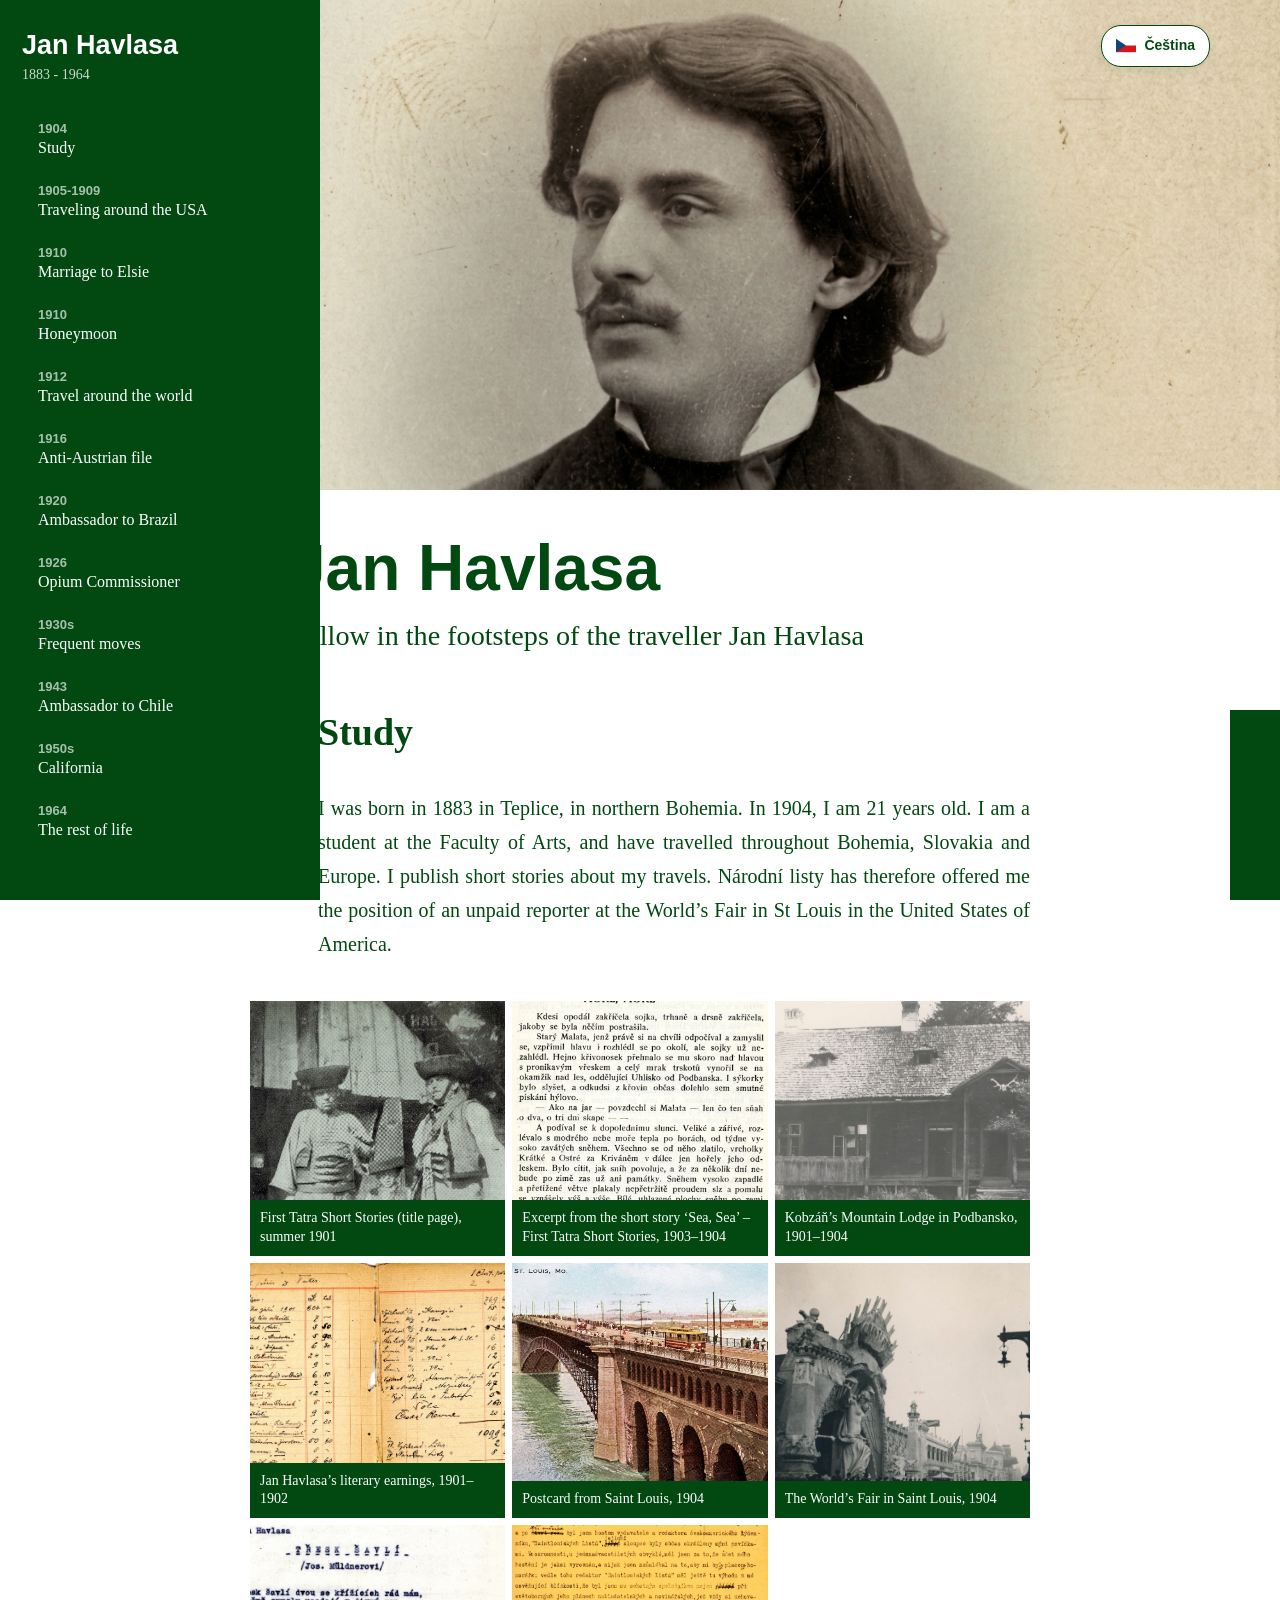
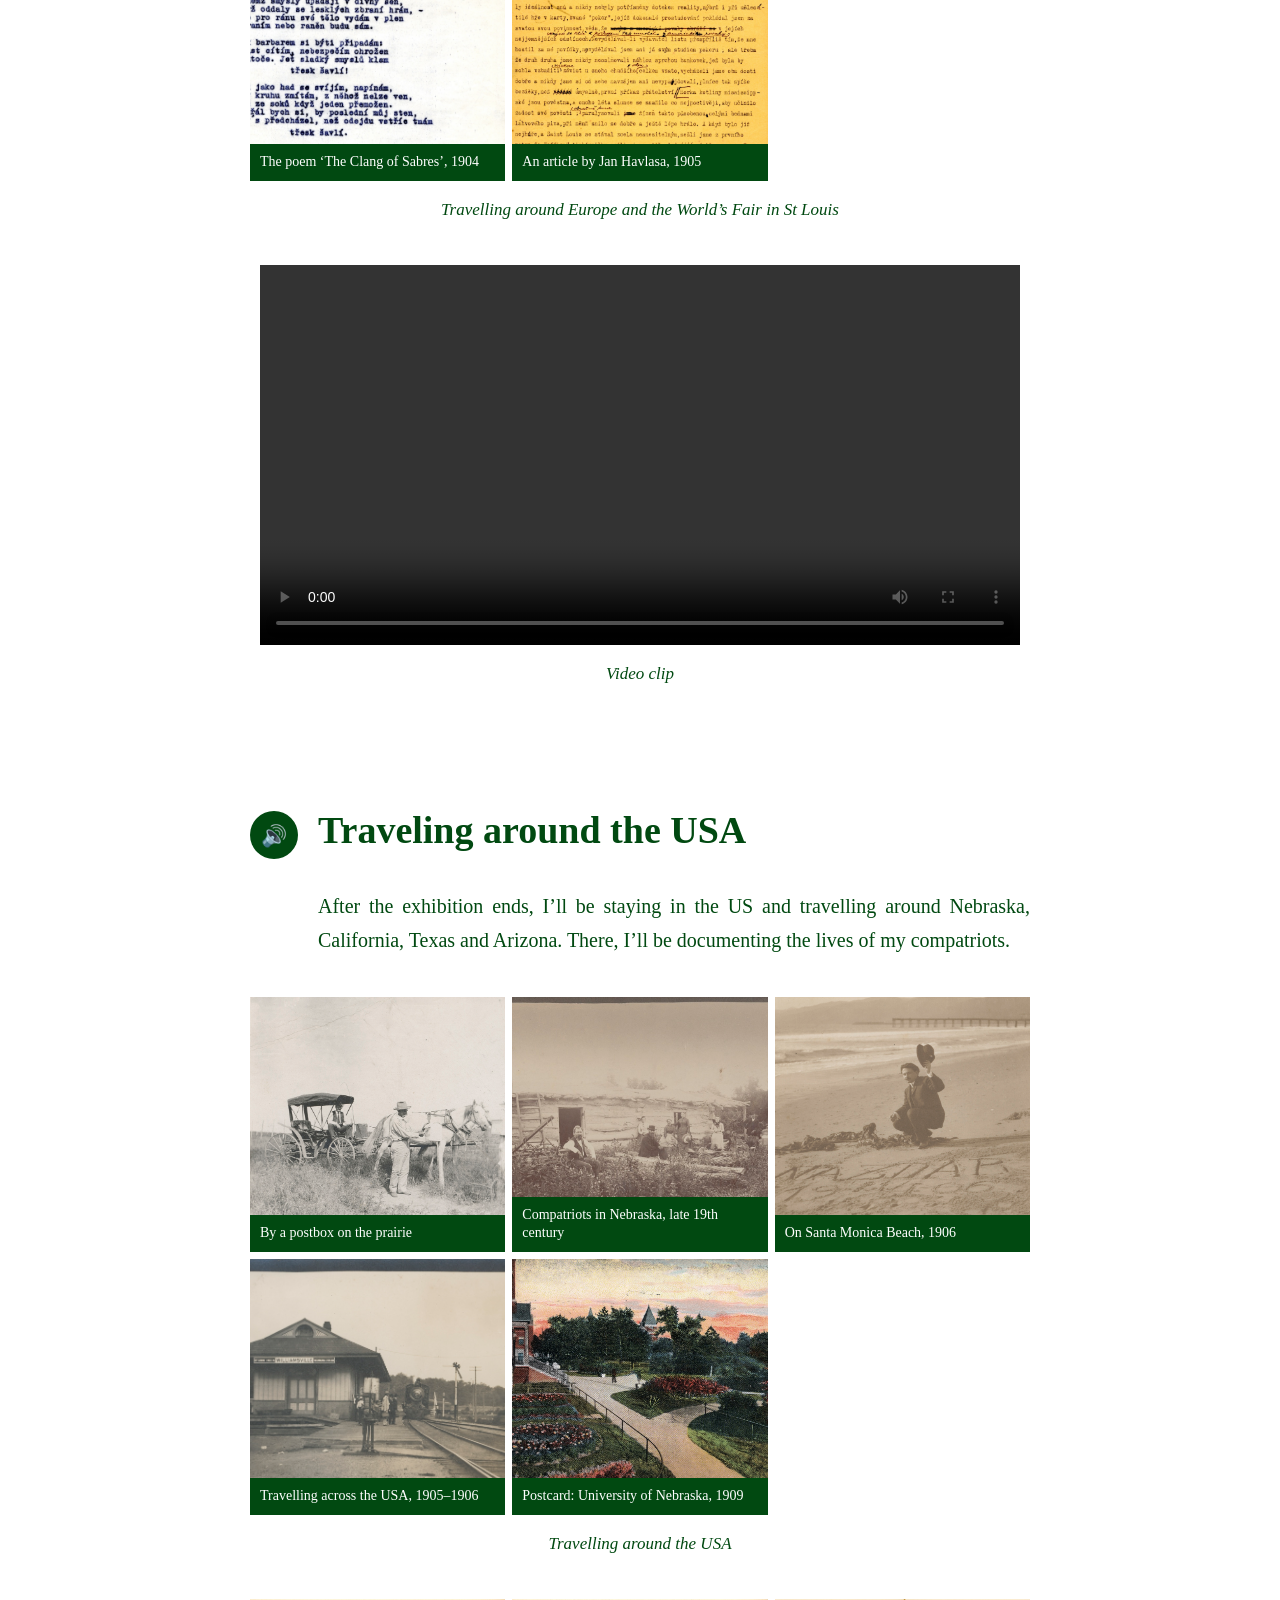
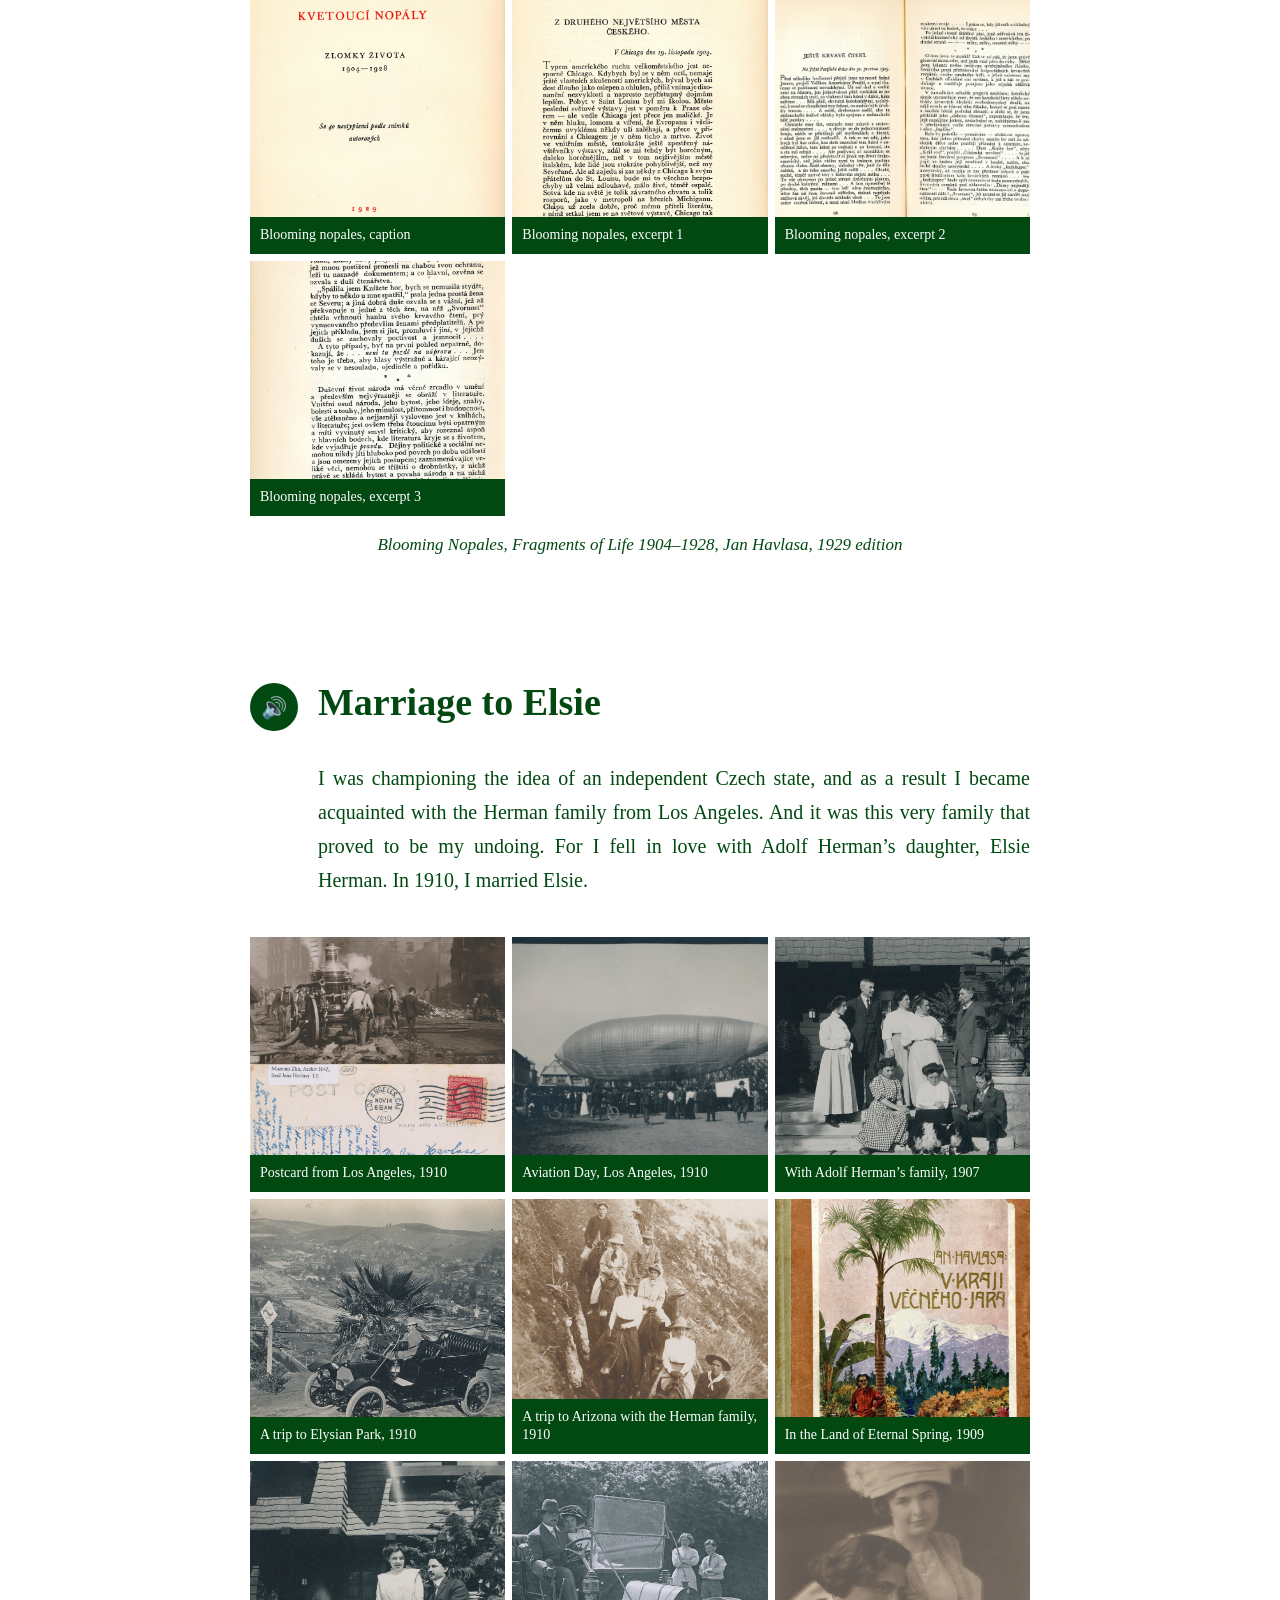
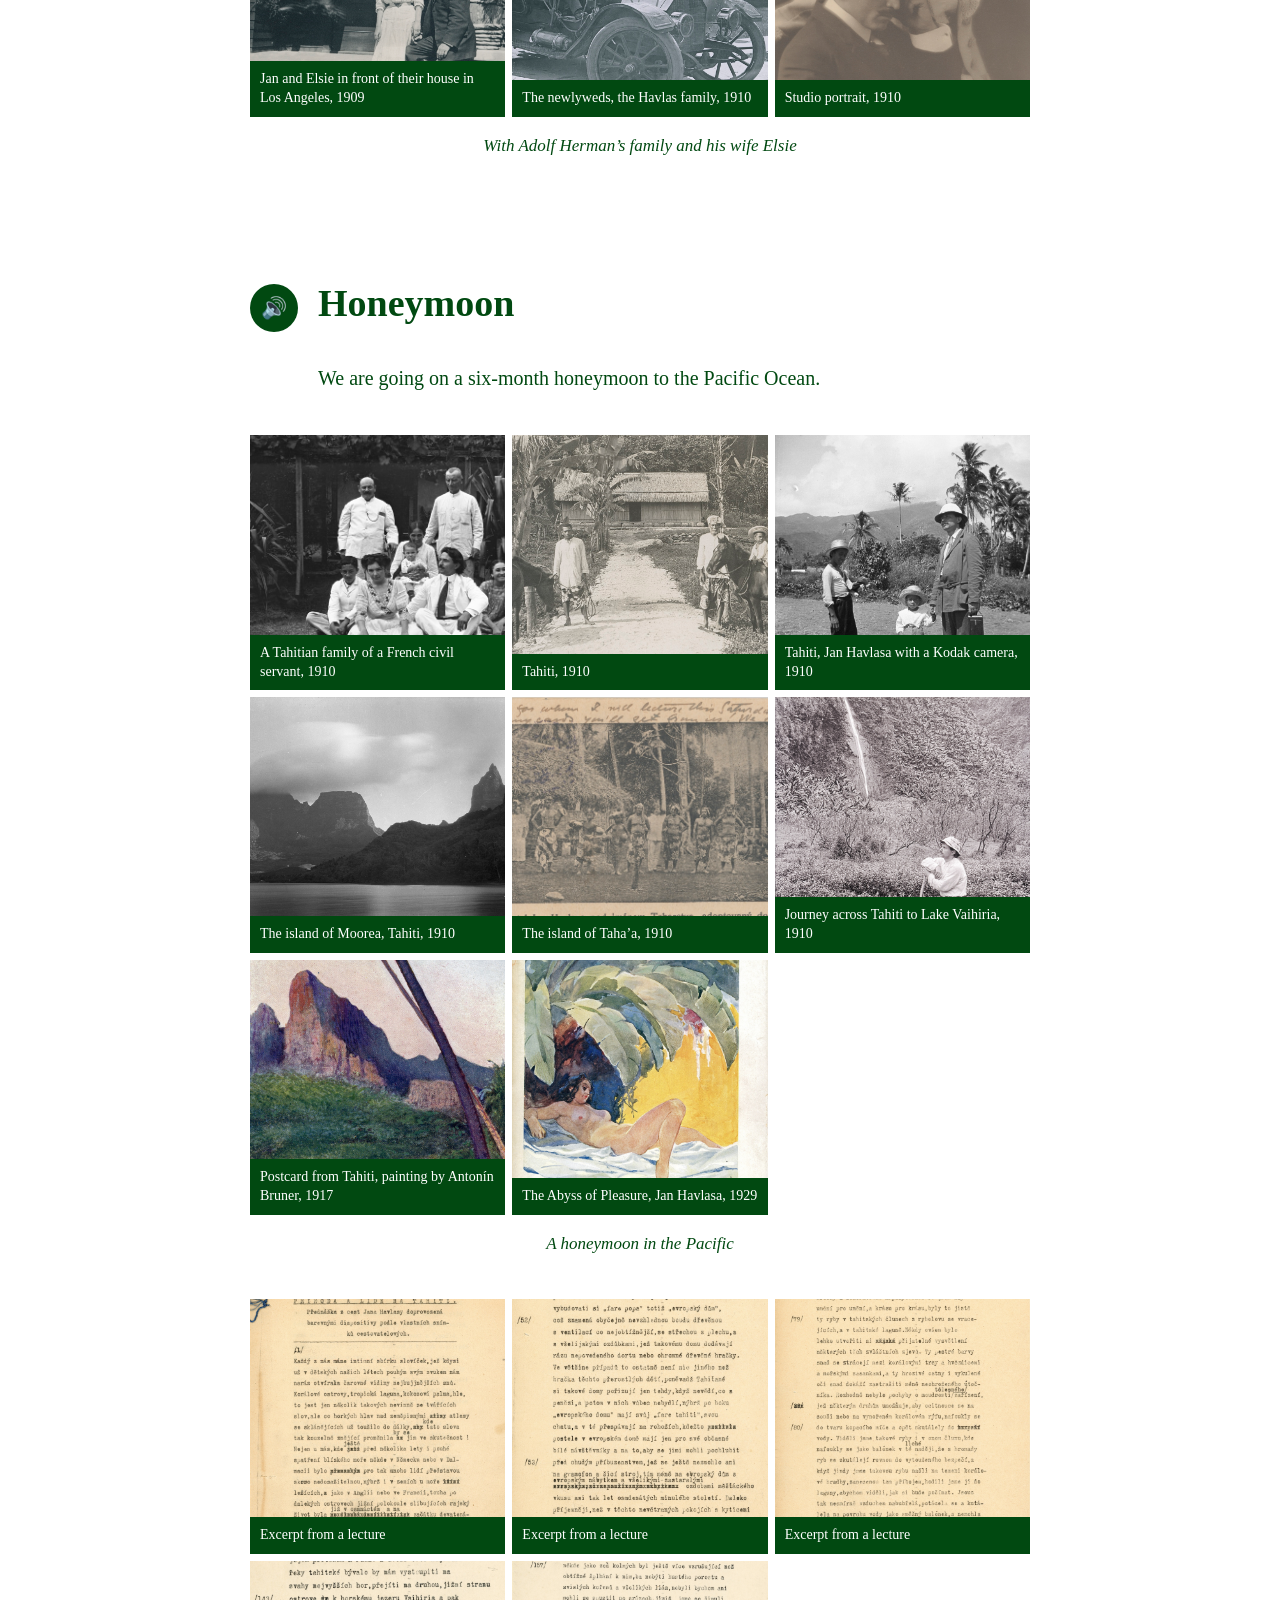
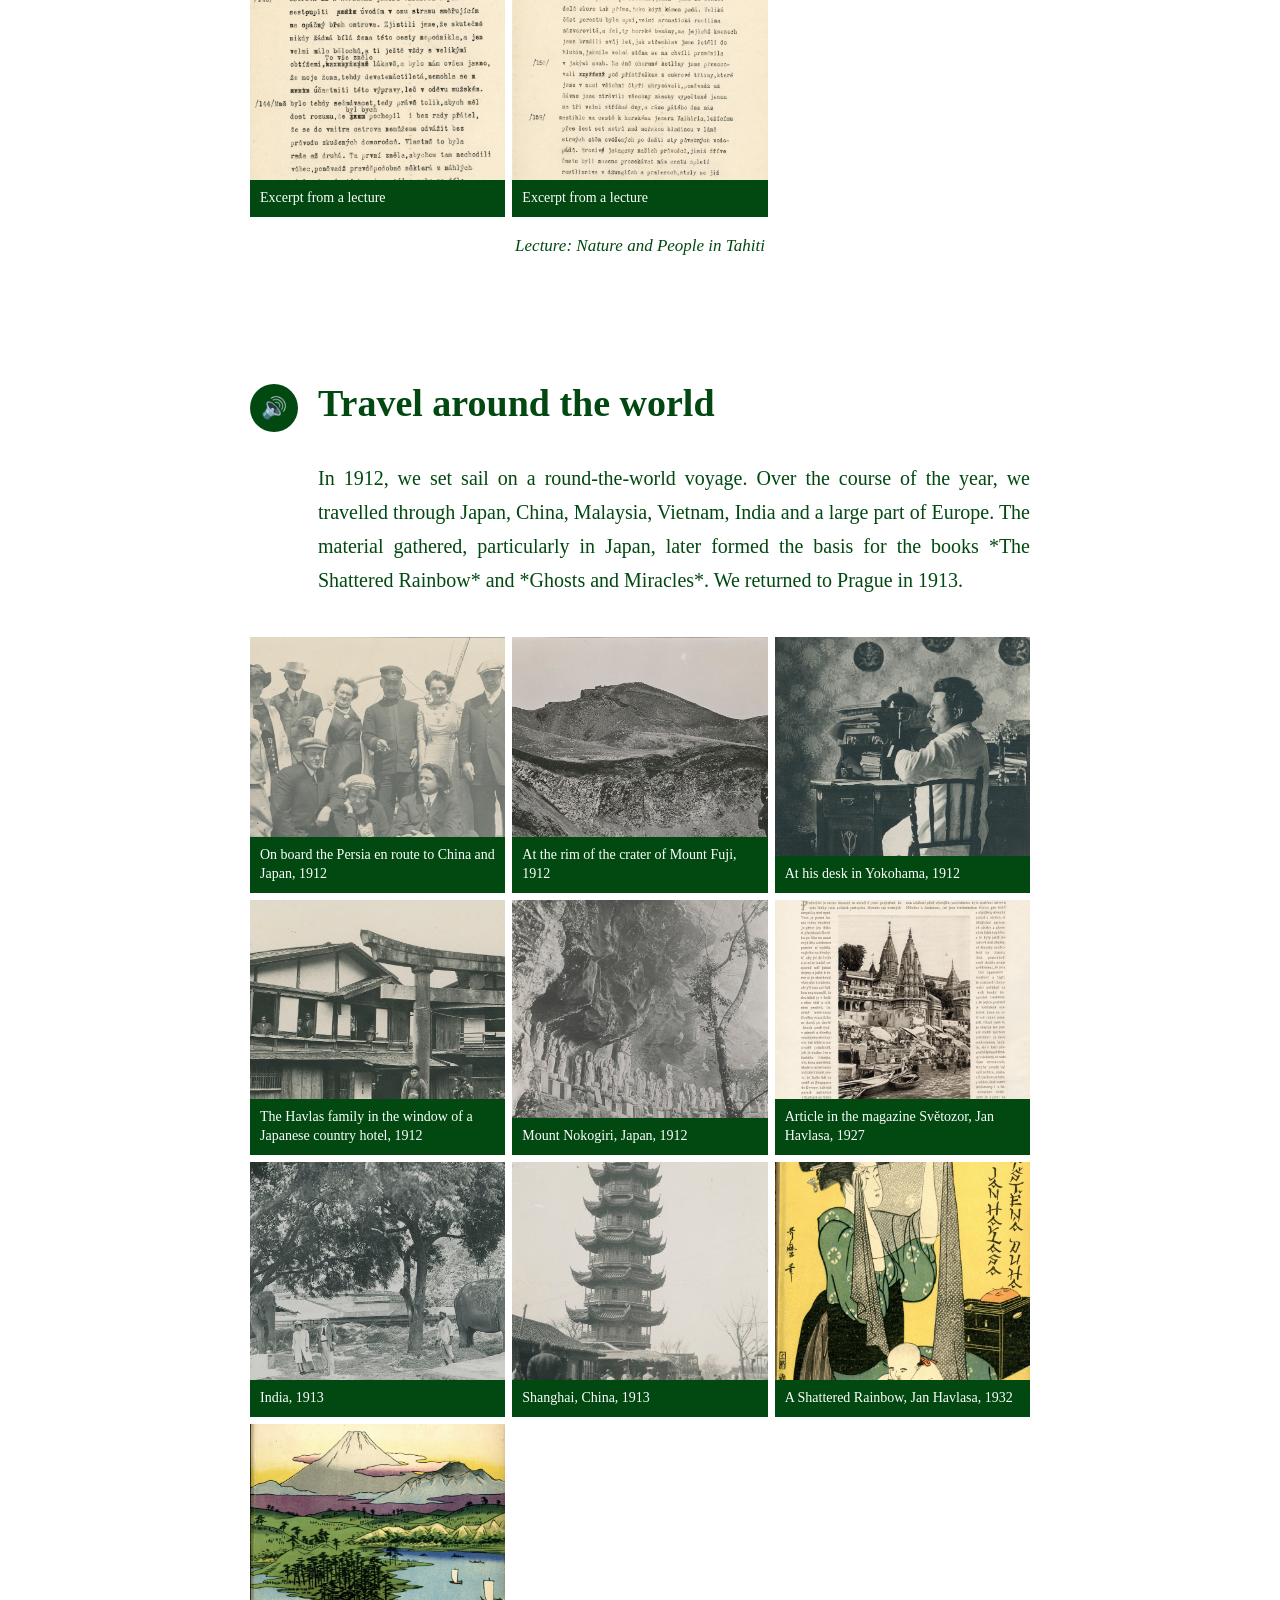
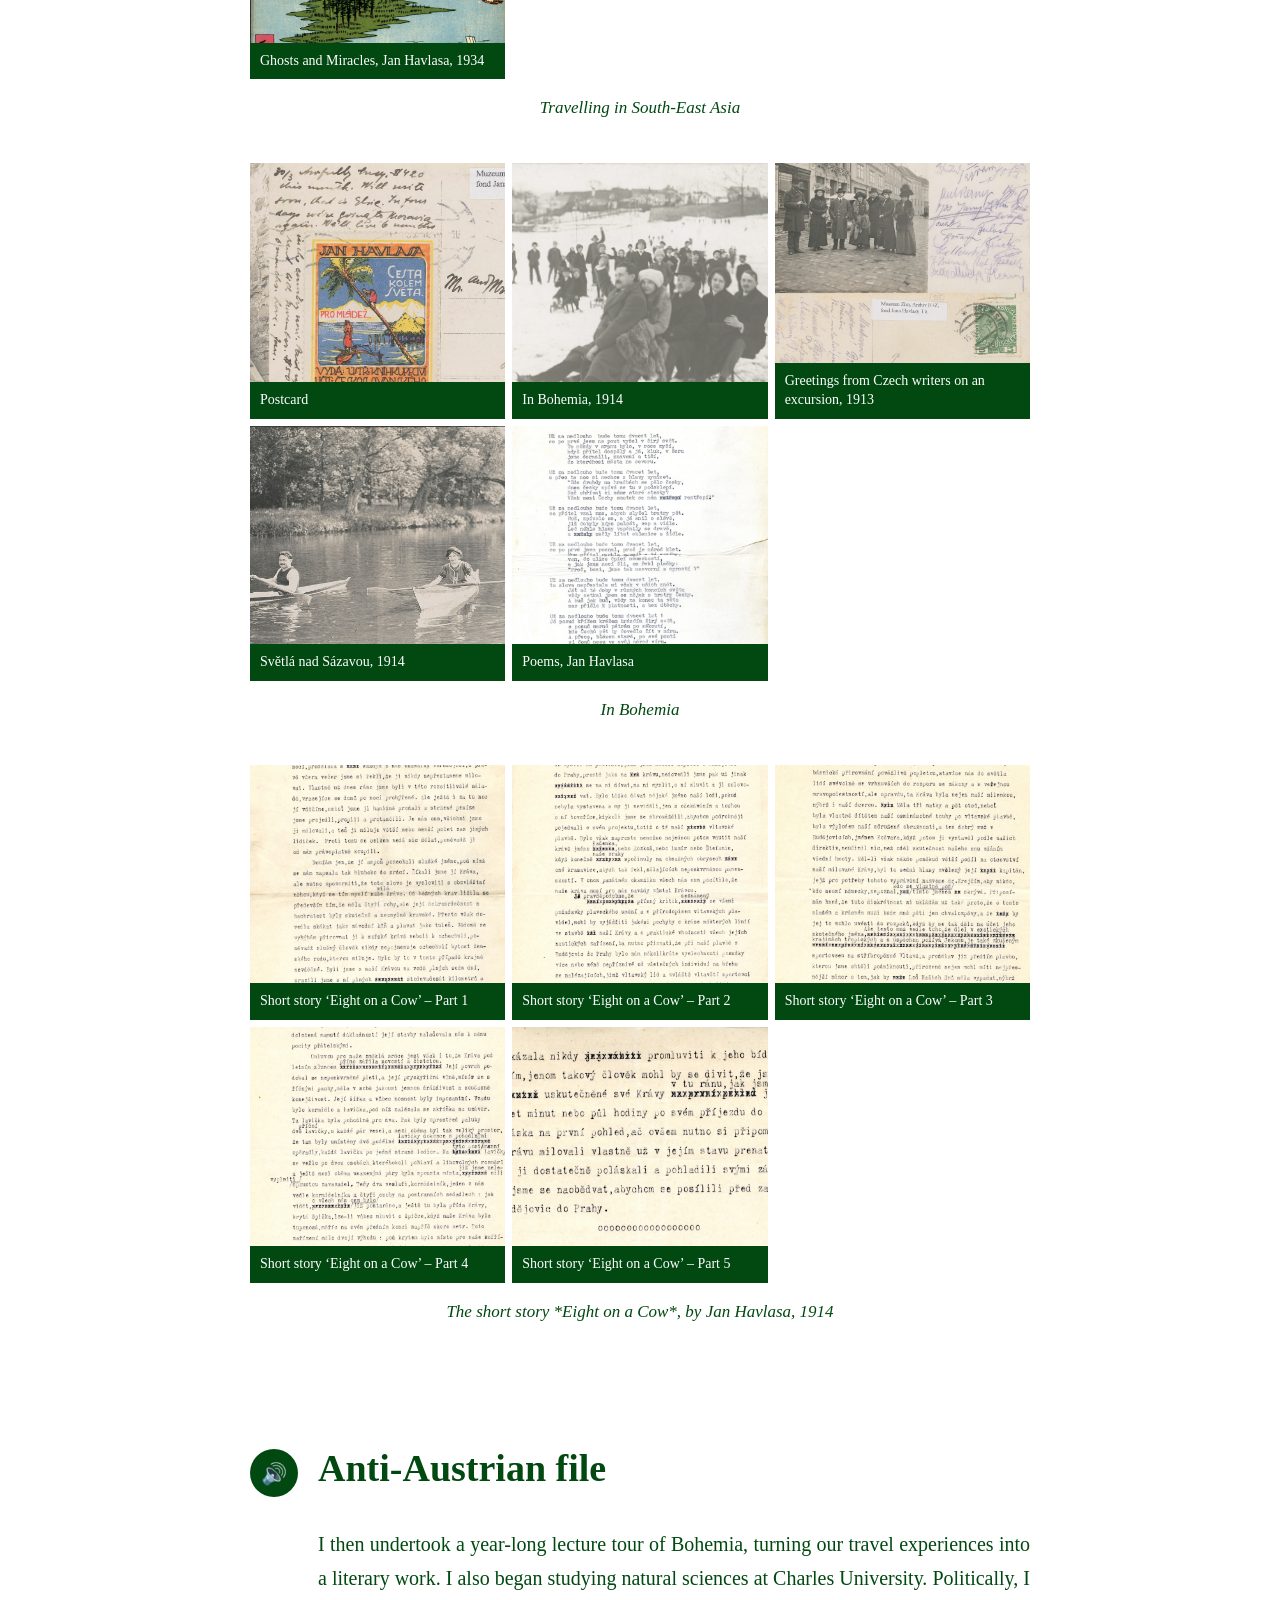
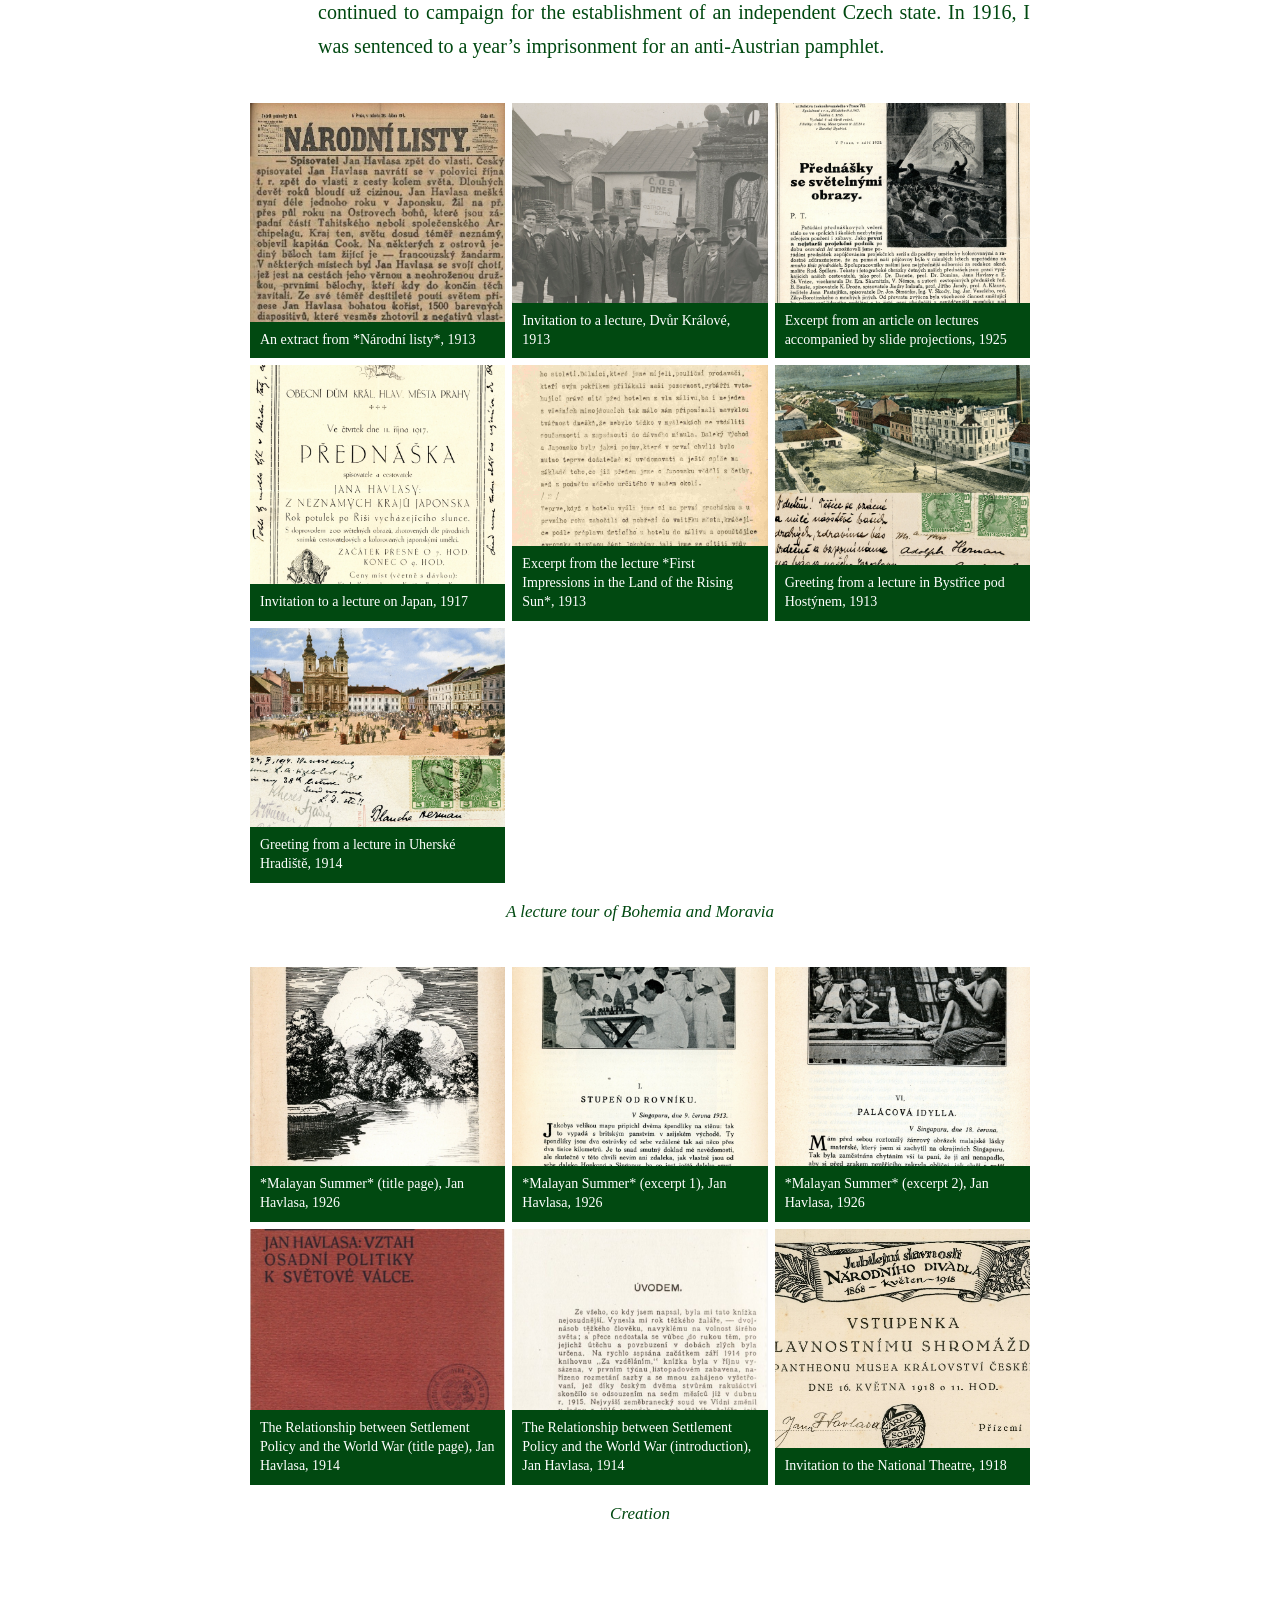
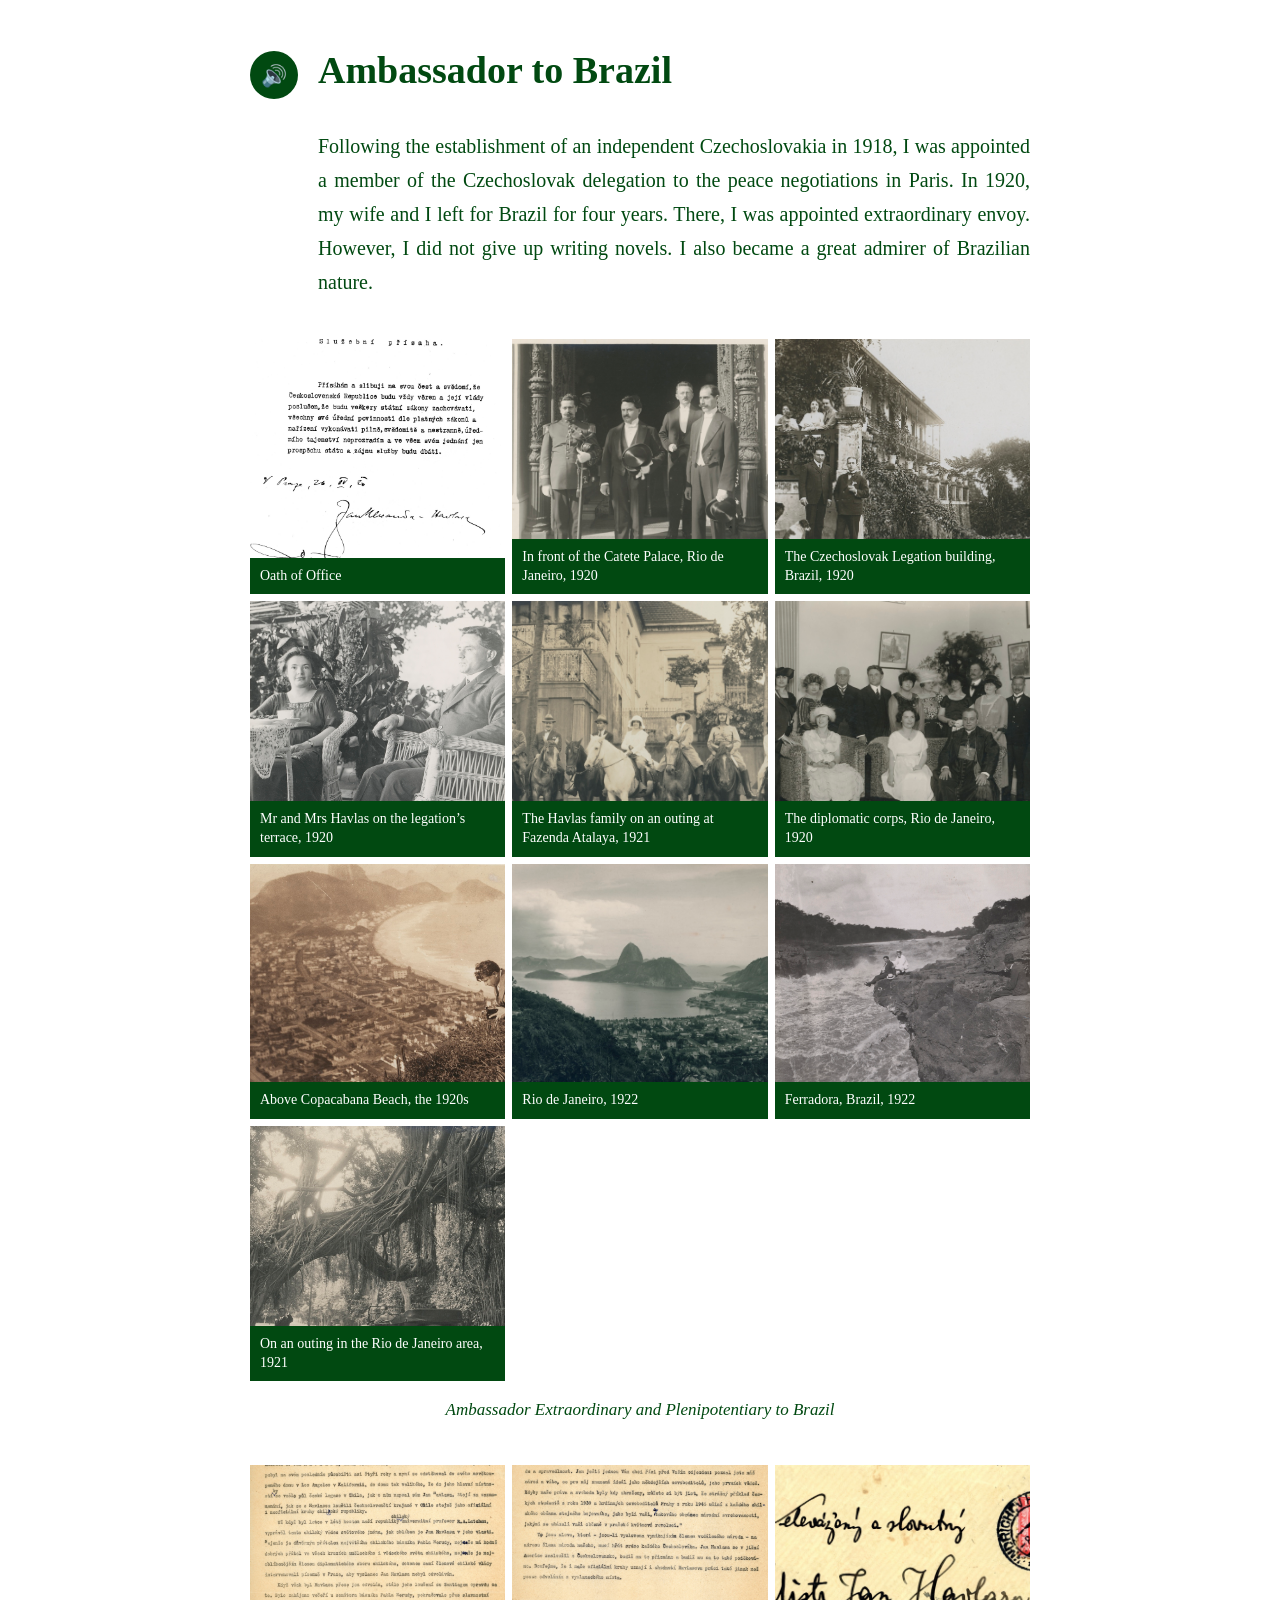
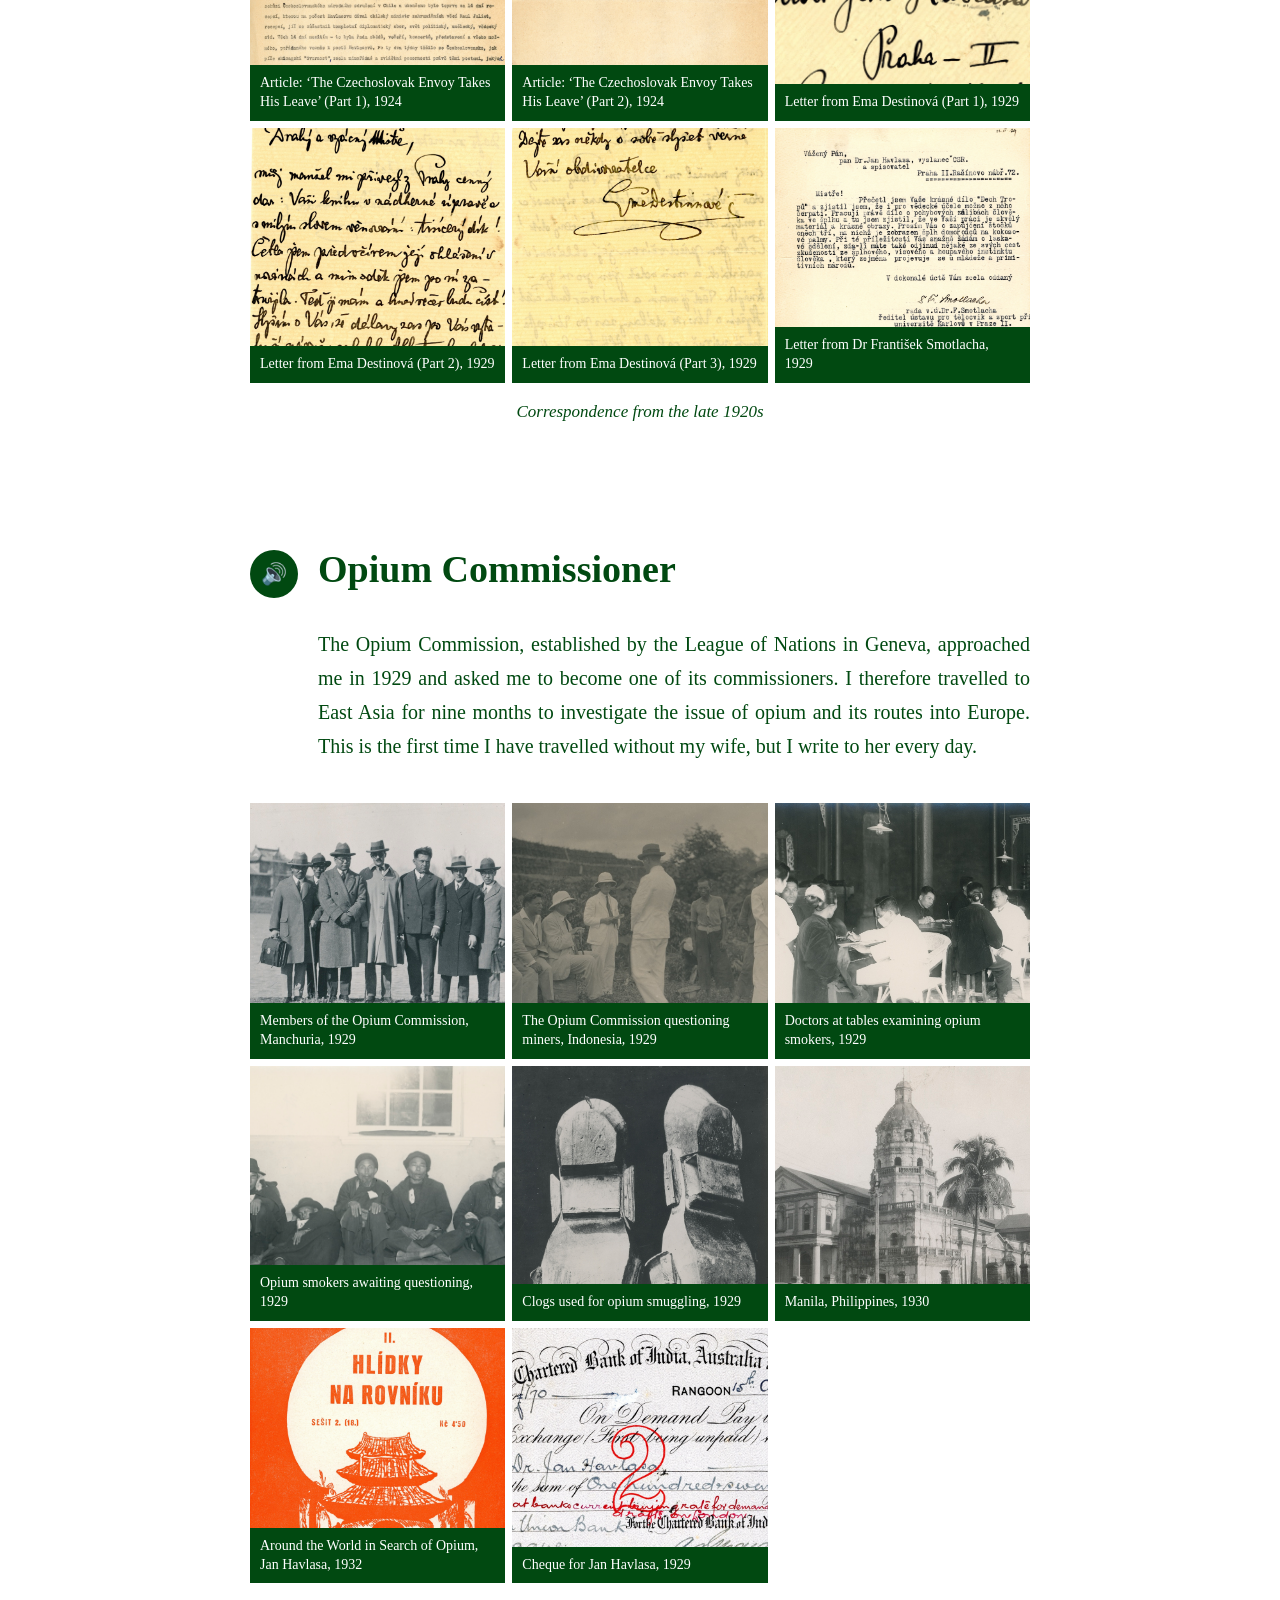
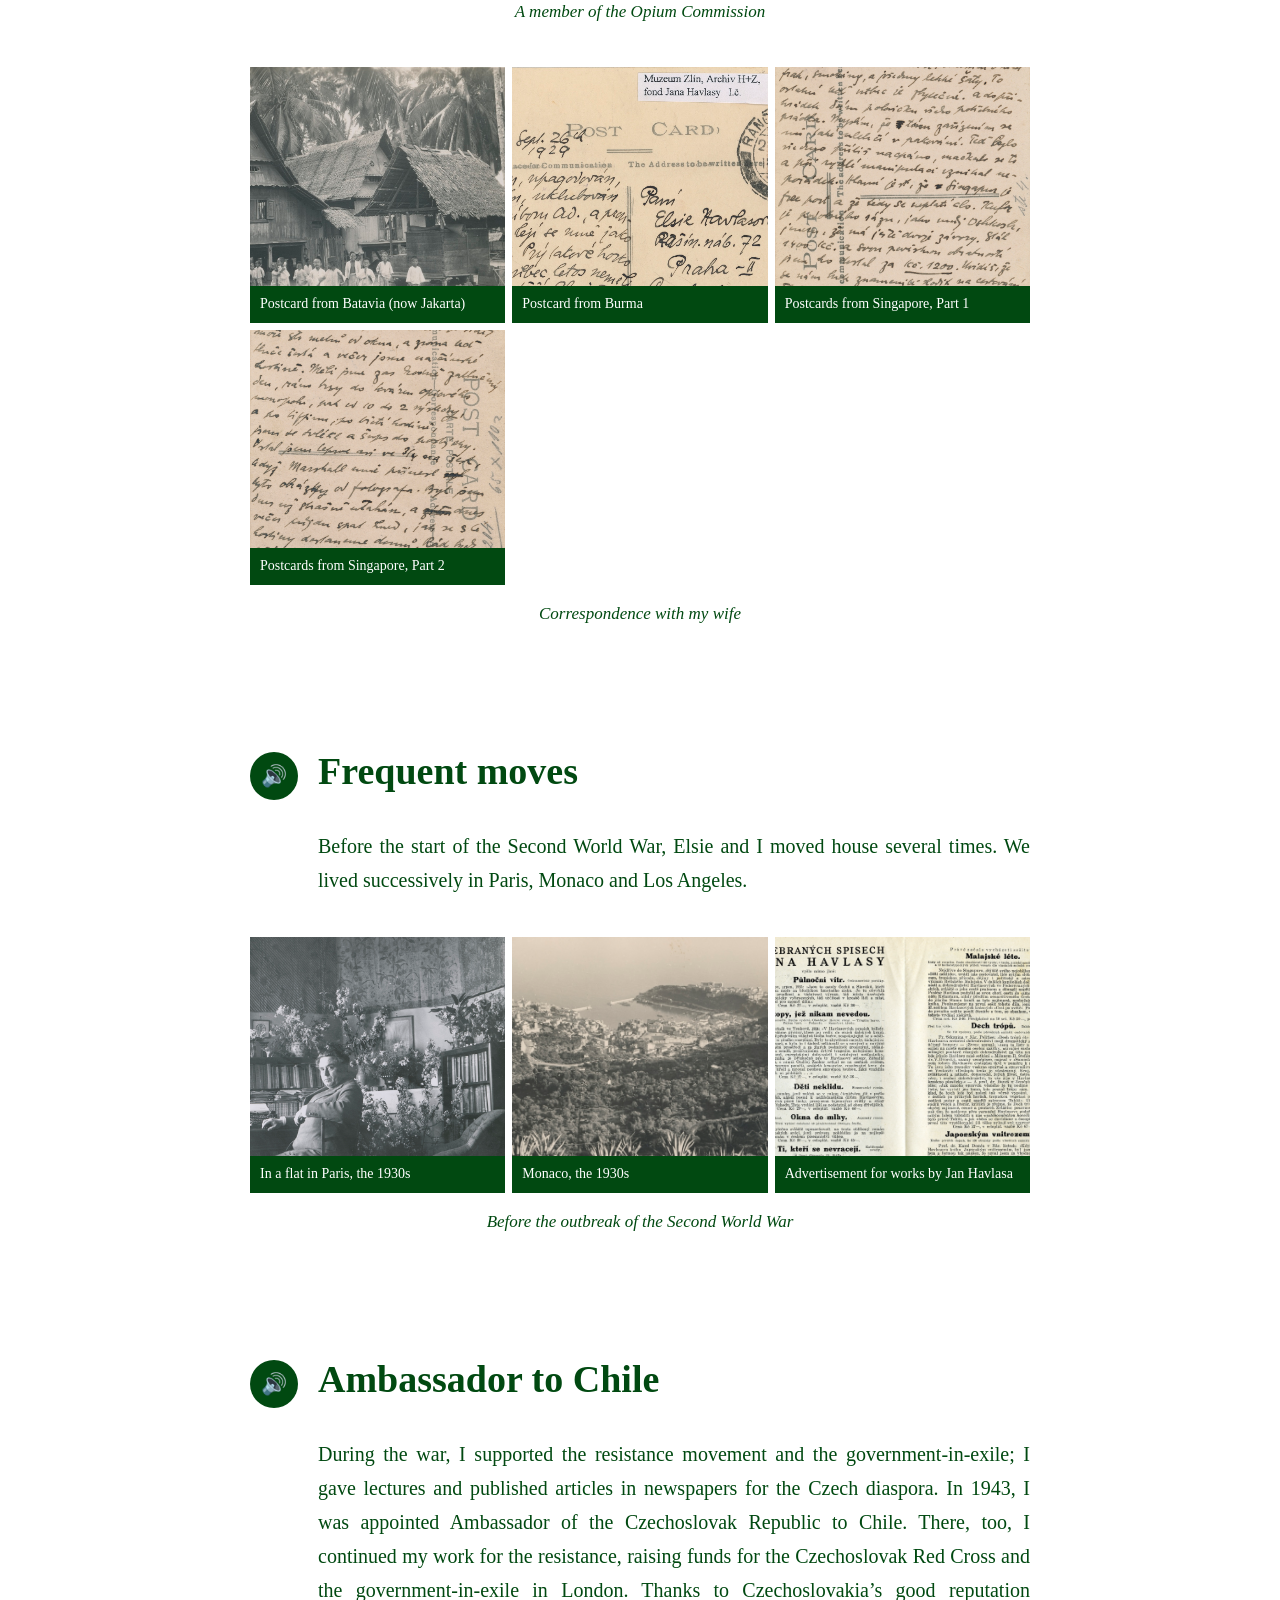
==== commit c699fbf5: "upravicka" ====
--- a/english.html
+++ b/english.html
@@ -19,7 +19,7 @@
     </a>
 
     <header class="hero">
-        <img src="images/uvodka_upraveno.png" alt="Jan Havlasa">
+        <img src="images/uvodka_upraveno.jpg" alt="Jan Havlasa">
         <div class="hero-overlay">
             <h1>Jan Havlasa</h1>
             <p>Follow in the footsteps of the traveller Jan Havlasa</p>
--- a/style.css
+++ b/style.css
@@ -383,6 +383,7 @@
     font-weight: bold;
     font-size: 17px;
     text-align: center;
+    background: #014911;
 }
 
 
@@ -480,7 +481,10 @@
         gap: 5px;
     }
 
-    .gallery figcaption { font-size: 12px; }
+    .gallery figcaption { 
+        font-size: 12px;
+    }
+
     .lightbox-prev { left: 8px; }
     .lightbox-next { right: 8px; }
 }
